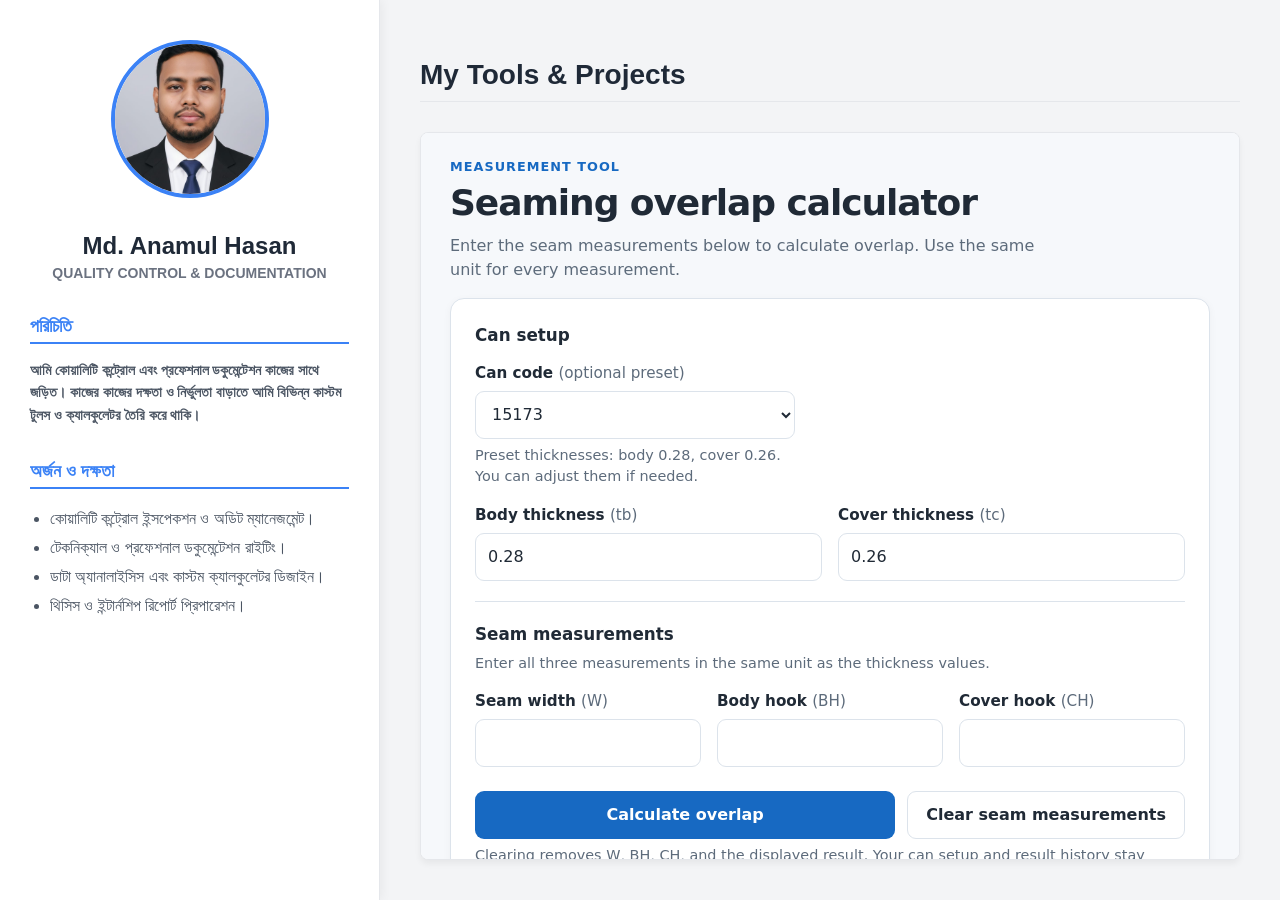
==== index.html @ 098dea98 "Add files via upload" ====
<!DOCTYPE html>
<html lang="bn">
<head>
    <meta charset="UTF-8">
    <meta name="viewport" content="width=device-width, initial-scale=1.0">
    <title>Md. Anamul Hasan - Portfolio</title>
    <style>
        body { margin: 0; padding: 0; font-family: 'Segoe UI', Tahoma, Geneva, Verdana, sans-serif; background-color: #f3f4f6; color: #333; }
        .wrapper { display: flex; flex-wrap: wrap; min-height: 100vh; }
        .sidebar { flex: 1; min-width: 300px; max-width: 380px; background-color: #ffffff; padding: 40px 30px; box-sizing: border-box; border-right: 1px solid #e5e7eb; text-align: center; box-shadow: 2px 0 10px rgba(0,0,0,0.05); }
        .sidebar img { width: 150px; height: 150px; border-radius: 50%; object-fit: cover; border: 4px solid #3b82f6; margin-bottom: 20px; }
        .sidebar h2 { margin: 10px 0 5px 0; font-size: 24px; color: #1f2937; }
        .sidebar p { margin: 0; font-size: 14px; color: #6b7280; font-weight: bold; text-transform: uppercase; }
        .info-box { text-align: left; margin-top: 35px; }
        .info-box h3 { font-size: 18px; color: #3b82f6; border-bottom: 2px solid #3b82f6; padding-bottom: 5px; margin-bottom: 15px; }
        .info-box ul { padding-left: 20px; line-height: 1.8; color: #4b5563; }
        .main-content { flex: 2; min-width: 450px; padding: 40px; box-sizing: border-box; display: flex; flex-direction: column; }
        .main-content h1 { font-size: 28px; color: #1f2937; margin-bottom: 30px; border-bottom: 1px solid #e5e7eb; padding-bottom: 10px; }
        .iframe-container { flex: 1; background: #ffffff; border-radius: 8px; border: 1px solid #e5e7eb; box-shadow: 0 4px 6px rgba(0,0,0,0.05); overflow: hidden; min-height: 550px; }
        iframe { width: 100%; height: 100%; border: none; }
    </style>
</head>
<body>

    <div class="wrapper">
        <!-- 👈 বাম পাশ: আপনার প্রোফাইল ও অর্জনের খতিয়ান -->
        <div class="sidebar">
            <img src="profile.jpg" alt="Md. Anamul Hasan">
            <h2>Md. Anamul Hasan</h2>
            <p>Quality Control & Documentation</p>
            
            <div class="info-box">
                <h3>পরিচিতি</h3>
                <p style="line-height: 1.6; color: #4b5563;">আমি কোয়ালিটি কন্ট্রোল এবং প্রফেশনাল ডকুমেন্টেশন কাজের সাথে জড়িত। কাজের কাজের দক্ষতা ও নির্ভুলতা বাড়াতে আমি বিভিন্ন কাস্টম টুলস ও ক্যালকুলেটর তৈরি করে থাকি।</p>
            </div>

            <div class="info-box">
                <h3>অর্জন ও দক্ষতা</h3>
                <ul>
                    <li>কোয়ালিটি কন্ট্রোল ইন্সপেকশন ও অডিট ম্যানেজমেন্ট।</li>
                    <li>টেকনিক্যাল ও প্রফেশনাল ডকুমেন্টেশন রাইটিং।</li>
                    <li>ডাটা অ্যানালাইসিস এবং কাস্টম ক্যালকুলেটর ডিজাইন।</li>
                    <li>থিসিস ও ইন্টার্নশিপ রিপোর্ট প্রিপারেশন।</li>
                </ul>
            </div>
        </div>

        <!-- 👉 ডান পাশ: আপনার ক্যালকুলেটর টুল -->
        <div class="main-content">
            <h1>My Tools & Projects</h1>
            <div class="iframe-container">
                <!-- এখানে আপনার আগের ক্যালকুলেটর পেজটি ওপেন হবে স্বয়ংক্রিয়ভাবে -->
                <iframe src="calculator.html"></iframe>
            </div>
        </div>
    </div>

</body>
</html>
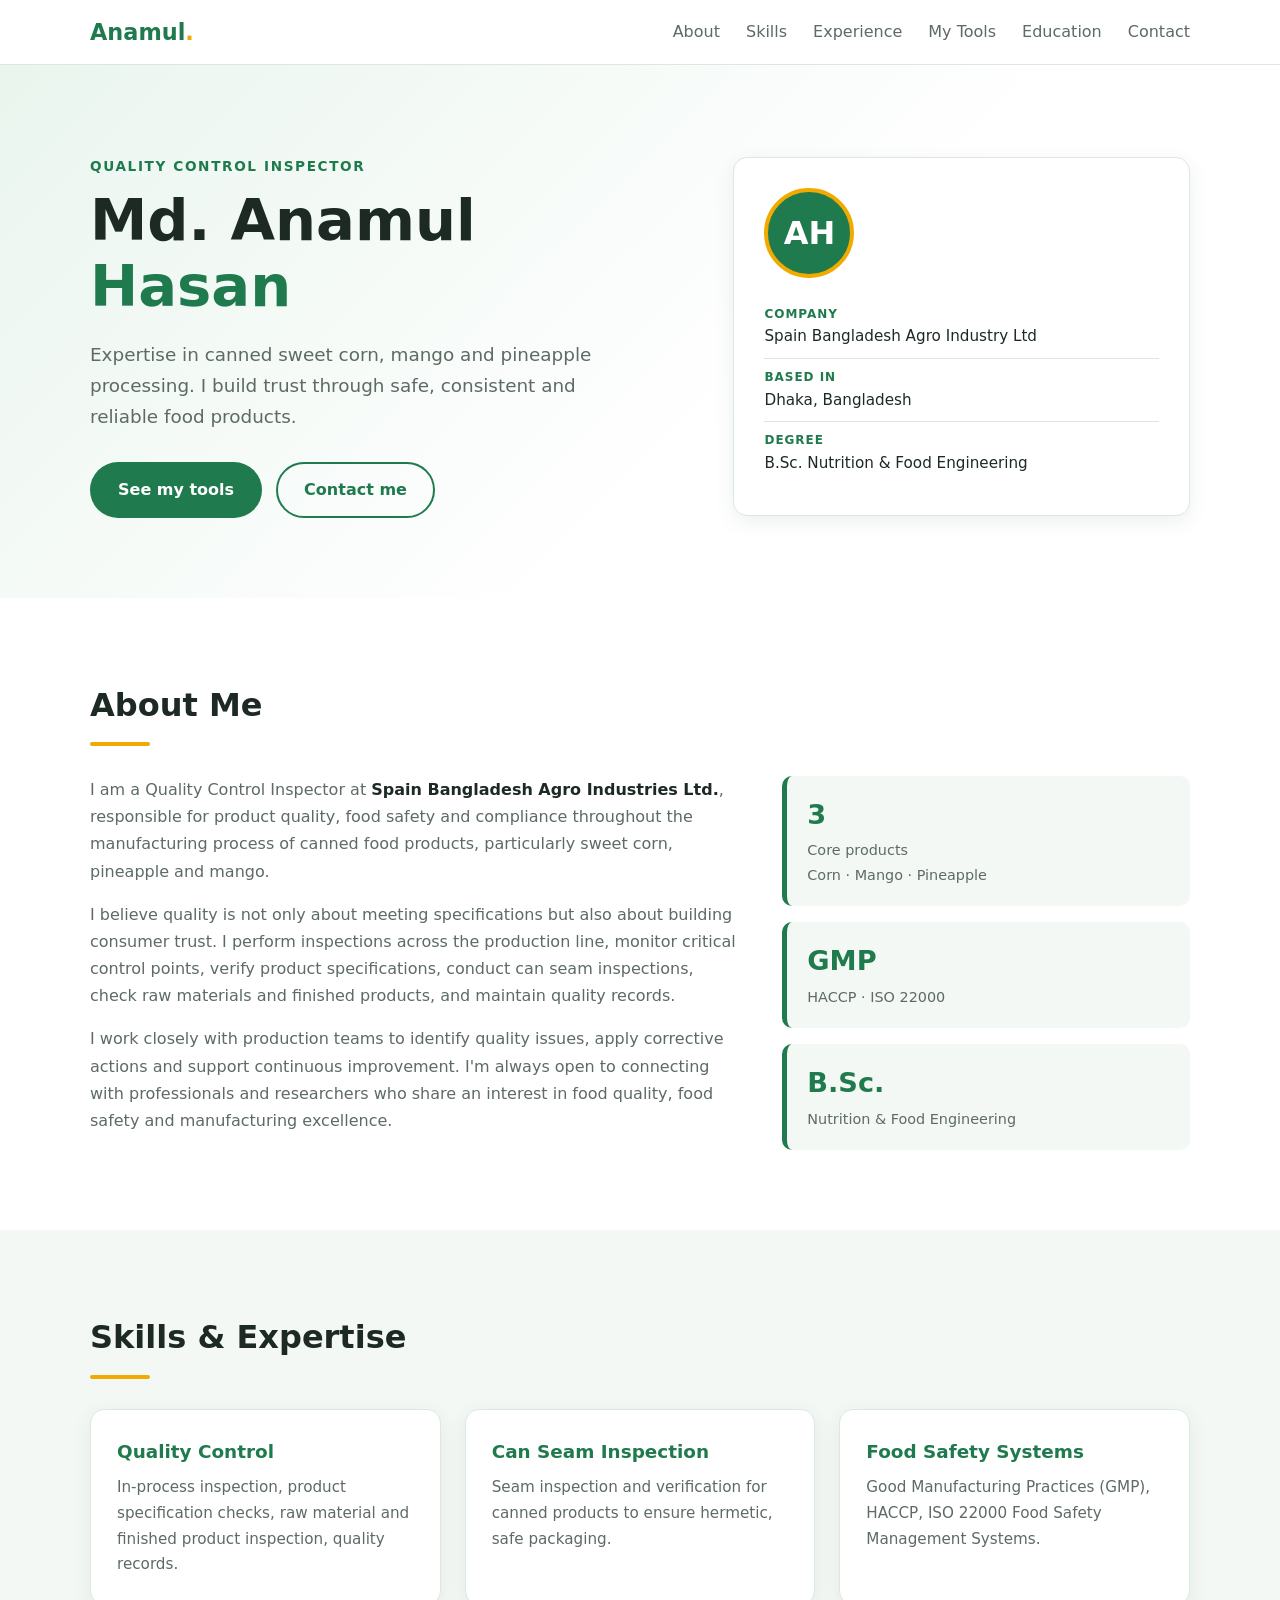
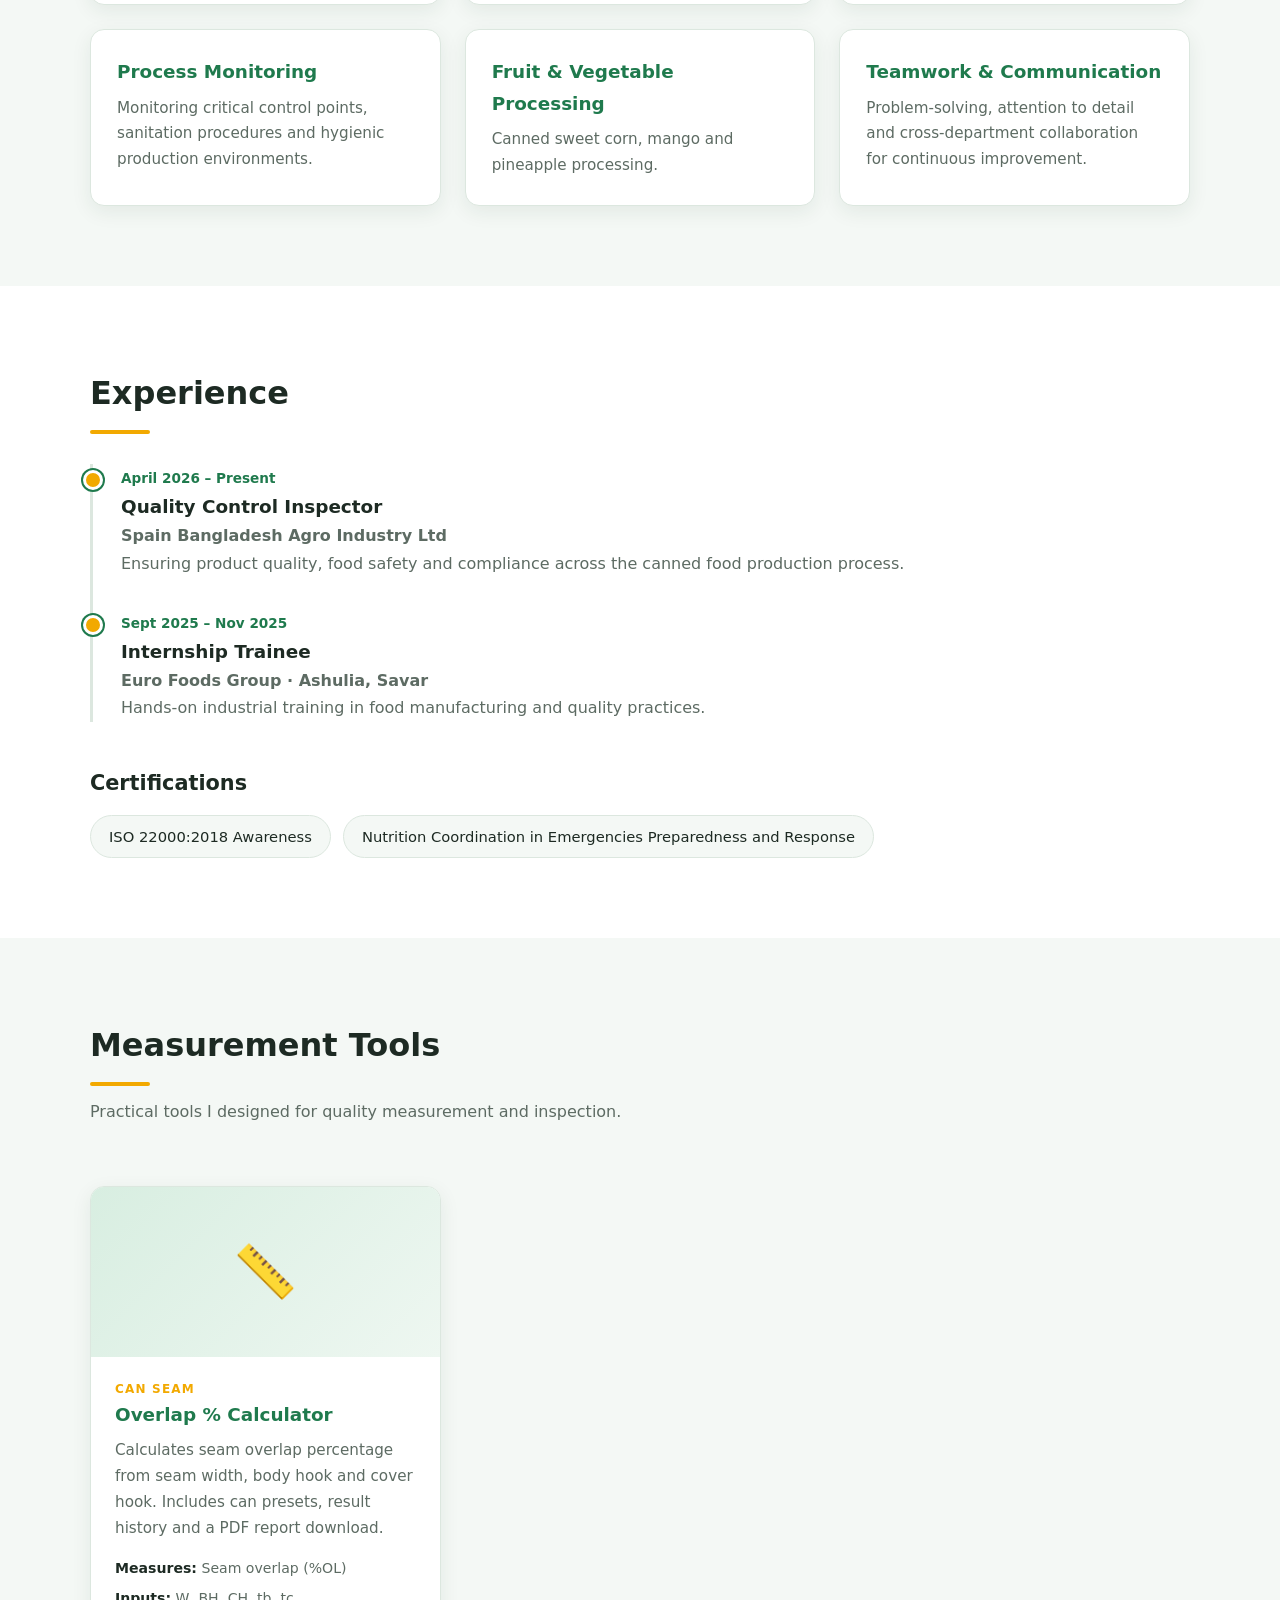
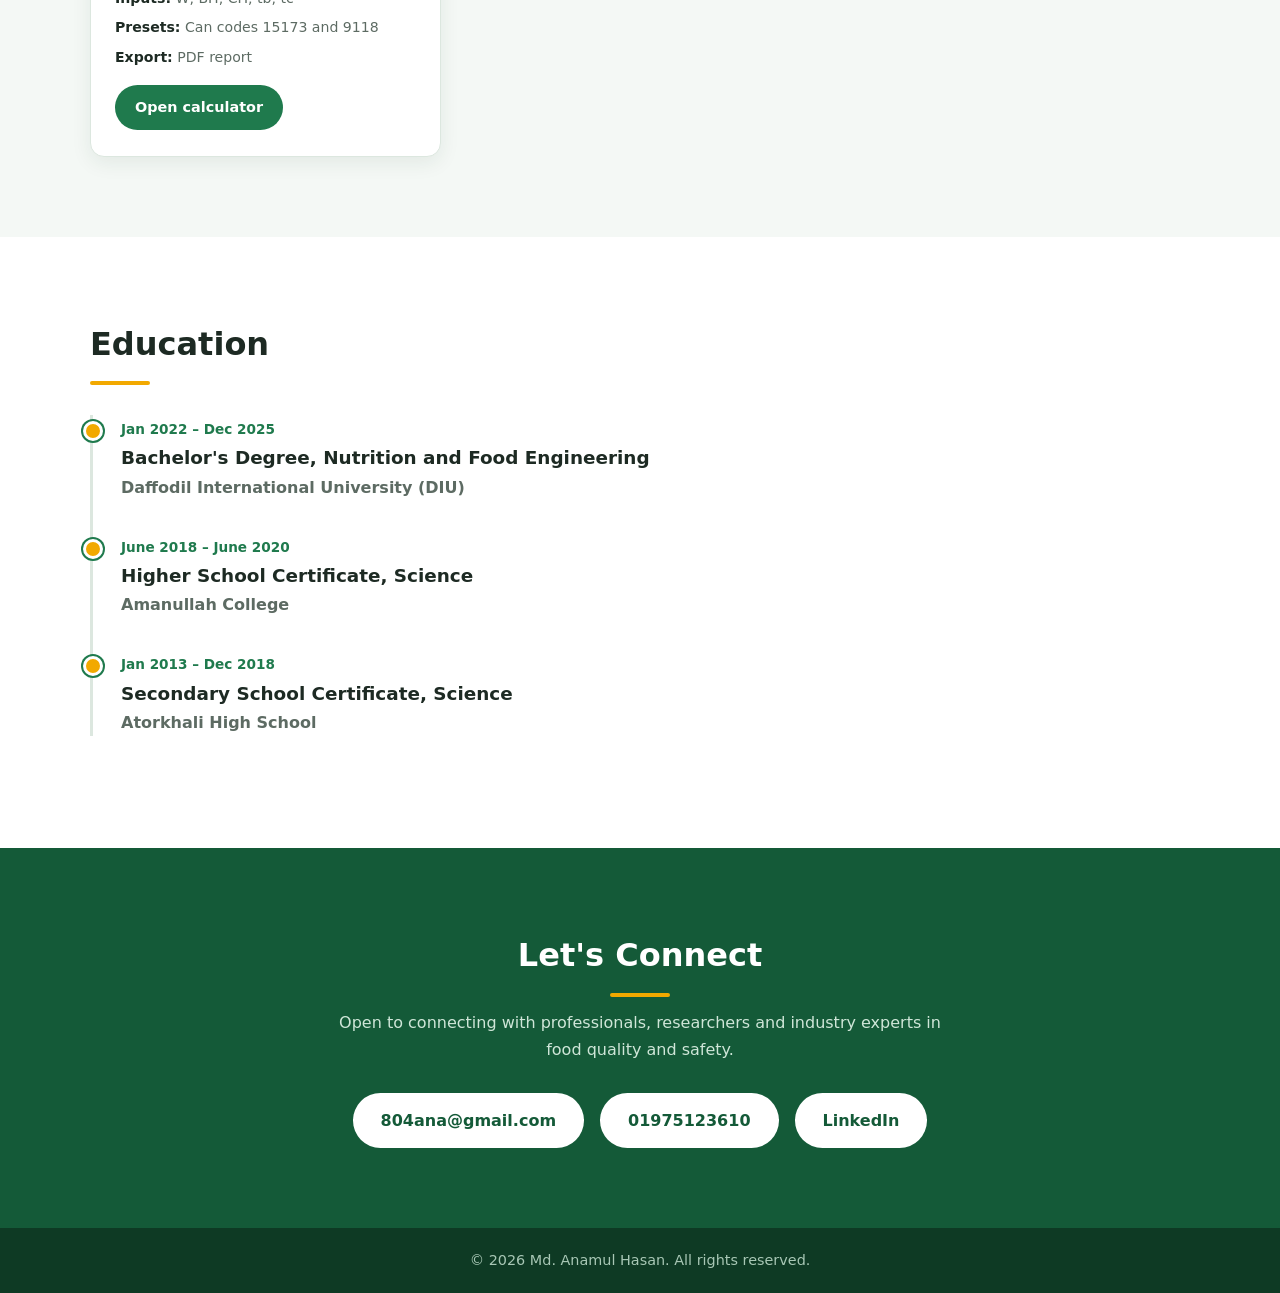
==== commit 8840c62f: "Add files via upload" ====
--- a/index.html
+++ b/index.html
@@ -1,59 +1,186 @@
-<!DOCTYPE html>
-<html lang="bn">
-<head>
-    <meta charset="UTF-8">
-    <meta name="viewport" content="width=device-width, initial-scale=1.0">
-    <title>Md. Anamul Hasan - Portfolio</title>
-    <style>
-        body { margin: 0; padding: 0; font-family: 'Segoe UI', Tahoma, Geneva, Verdana, sans-serif; background-color: #f3f4f6; color: #333; }
-        .wrapper { display: flex; flex-wrap: wrap; min-height: 100vh; }
-        .sidebar { flex: 1; min-width: 300px; max-width: 380px; background-color: #ffffff; padding: 40px 30px; box-sizing: border-box; border-right: 1px solid #e5e7eb; text-align: center; box-shadow: 2px 0 10px rgba(0,0,0,0.05); }
-        .sidebar img { width: 150px; height: 150px; border-radius: 50%; object-fit: cover; border: 4px solid #3b82f6; margin-bottom: 20px; }
-        .sidebar h2 { margin: 10px 0 5px 0; font-size: 24px; color: #1f2937; }
-        .sidebar p { margin: 0; font-size: 14px; color: #6b7280; font-weight: bold; text-transform: uppercase; }
-        .info-box { text-align: left; margin-top: 35px; }
-        .info-box h3 { font-size: 18px; color: #3b82f6; border-bottom: 2px solid #3b82f6; padding-bottom: 5px; margin-bottom: 15px; }
-        .info-box ul { padding-left: 20px; line-height: 1.8; color: #4b5563; }
-        .main-content { flex: 2; min-width: 450px; padding: 40px; box-sizing: border-box; display: flex; flex-direction: column; }
-        .main-content h1 { font-size: 28px; color: #1f2937; margin-bottom: 30px; border-bottom: 1px solid #e5e7eb; padding-bottom: 10px; }
-        .iframe-container { flex: 1; background: #ffffff; border-radius: 8px; border: 1px solid #e5e7eb; box-shadow: 0 4px 6px rgba(0,0,0,0.05); overflow: hidden; min-height: 550px; }
-        iframe { width: 100%; height: 100%; border: none; }
-    </style>
-</head>
-<body>
-
-    <div class="wrapper">
-        <!-- 👈 বাম পাশ: আপনার প্রোফাইল ও অর্জনের খতিয়ান -->
-        <div class="sidebar">
-            <img src="profile.jpg" alt="Md. Anamul Hasan">
-            <h2>Md. Anamul Hasan</h2>
-            <p>Quality Control & Documentation</p>
-            
-            <div class="info-box">
-                <h3>পরিচিতি</h3>
-                <p style="line-height: 1.6; color: #4b5563;">আমি কোয়ালিটি কন্ট্রোল এবং প্রফেশনাল ডকুমেন্টেশন কাজের সাথে জড়িত। কাজের কাজের দক্ষতা ও নির্ভুলতা বাড়াতে আমি বিভিন্ন কাস্টম টুলস ও ক্যালকুলেটর তৈরি করে থাকি।</p>
-            </div>
-
-            <div class="info-box">
-                <h3>অর্জন ও দক্ষতা</h3>
-                <ul>
-                    <li>কোয়ালিটি কন্ট্রোল ইন্সপেকশন ও অডিট ম্যানেজমেন্ট।</li>
-                    <li>টেকনিক্যাল ও প্রফেশনাল ডকুমেন্টেশন রাইটিং।</li>
-                    <li>ডাটা অ্যানালাইসিস এবং কাস্টম ক্যালকুলেটর ডিজাইন।</li>
-                    <li>থিসিস ও ইন্টার্নশিপ রিপোর্ট প্রিপারেশন।</li>
-                </ul>
-            </div>
-        </div>
-
-        <!-- 👉 ডান পাশ: আপনার ক্যালকুলেটর টুল -->
-        <div class="main-content">
-            <h1>My Tools & Projects</h1>
-            <div class="iframe-container">
-                <!-- এখানে আপনার আগের ক্যালকুলেটর পেজটি ওপেন হবে স্বয়ংক্রিয়ভাবে -->
-                <iframe src="calculator.html"></iframe>
-            </div>
-        </div>
-    </div>
-
-</body>
-</html>+<!DOCTYPE html>
+<html lang="en">
+<head>
+  <meta charset="UTF-8">
+  <meta name="viewport" content="width=device-width, initial-scale=1.0">
+  <title>Md. Anamul Hasan | Quality Control Inspector</title>
+  <meta name="description" content="Portfolio of Md. Anamul Hasan, Quality Control Inspector specialising in canned sweet corn, mango and pineapple processing.">
+  <link rel="stylesheet" href="style.css">
+</head>
+<body>
+
+  <!-- ============ NAVIGATION ============ -->
+  <header class="nav">
+    <div class="container nav-inner">
+      <a href="#home" class="logo">Anamul<span>.</span></a>
+      <button class="nav-toggle" aria-label="Toggle menu" onclick="document.querySelector('.nav-links').classList.toggle('open')">&#9776;</button>
+      <nav class="nav-links">
+        <a href="#about">About</a>
+        <a href="#skills">Skills</a>
+        <a href="#experience">Experience</a>
+        <a href="#tools">My Tools</a>
+        <a href="#education">Education</a>
+        <a href="#contact">Contact</a>
+      </nav>
+    </div>
+  </header>
+
+  <!-- ============ HERO ============ -->
+  <section id="home" class="hero">
+    <div class="container hero-inner">
+      <div class="hero-text">
+        <p class="eyebrow">Quality Control Inspector</p>
+        <h1>Md. Anamul <span class="accent">Hasan</span></h1>
+        <p class="lead">Expertise in canned sweet corn, mango and pineapple processing. I build trust through safe, consistent and reliable food products.</p>
+        <div class="hero-buttons">
+          <a href="#tools" class="btn btn-primary">See my tools</a>
+          <a href="#contact" class="btn btn-outline">Contact me</a>
+        </div>
+      </div>
+      <div class="hero-card">
+        <div class="avatar">AH</div>
+        <ul>
+          <li><strong>Company</strong> Spain Bangladesh Agro Industry Ltd</li>
+          <li><strong>Based in</strong> Dhaka, Bangladesh</li>
+          <li><strong>Degree</strong> B.Sc. Nutrition &amp; Food Engineering</li>
+        </ul>
+      </div>
+    </div>
+  </section>
+
+  <!-- ============ ABOUT ============ -->
+  <section id="about" class="section">
+    <div class="container">
+      <h2 class="section-title">About Me</h2>
+      <div class="about-grid">
+        <div>
+          <p>I am a Quality Control Inspector at <strong>Spain Bangladesh Agro Industries Ltd.</strong>, responsible for product quality, food safety and compliance throughout the manufacturing process of canned food products, particularly sweet corn, pineapple and mango.</p>
+          <p>I believe quality is not only about meeting specifications but also about building consumer trust. I perform inspections across the production line, monitor critical control points, verify product specifications, conduct can seam inspections, check raw materials and finished products, and maintain quality records.</p>
+          <p>I work closely with production teams to identify quality issues, apply corrective actions and support continuous improvement. I'm always open to connecting with professionals and researchers who share an interest in food quality, food safety and manufacturing excellence.</p>
+        </div>
+        <div class="stats">
+          <div class="stat"><span>3</span>Core products<br>Corn · Mango · Pineapple</div>
+          <div class="stat"><span>GMP</span>HACCP · ISO 22000</div>
+          <div class="stat"><span>B.Sc.</span>Nutrition &amp; Food Engineering</div>
+        </div>
+      </div>
+    </div>
+  </section>
+
+  <!-- ============ SKILLS ============ -->
+  <section id="skills" class="section alt">
+    <div class="container">
+      <h2 class="section-title">Skills &amp; Expertise</h2>
+      <div class="cards">
+        <article class="card">
+          <h3>Quality Control</h3>
+          <p>In-process inspection, product specification checks, raw material and finished product inspection, quality records.</p>
+        </article>
+        <article class="card">
+          <h3>Can Seam Inspection</h3>
+          <p>Seam inspection and verification for canned products to ensure hermetic, safe packaging.</p>
+        </article>
+        <article class="card">
+          <h3>Food Safety Systems</h3>
+          <p>Good Manufacturing Practices (GMP), HACCP, ISO 22000 Food Safety Management Systems.</p>
+        </article>
+        <article class="card">
+          <h3>Process Monitoring</h3>
+          <p>Monitoring critical control points, sanitation procedures and hygienic production environments.</p>
+        </article>
+        <article class="card">
+          <h3>Fruit &amp; Vegetable Processing</h3>
+          <p>Canned sweet corn, mango and pineapple processing.</p>
+        </article>
+        <article class="card">
+          <h3>Teamwork &amp; Communication</h3>
+          <p>Problem-solving, attention to detail and cross-department collaboration for continuous improvement.</p>
+        </article>
+      </div>
+    </div>
+  </section>
+
+  <!-- ============ EXPERIENCE ============ -->
+  <section id="experience" class="section">
+    <div class="container">
+      <h2 class="section-title">Experience</h2>
+      <div class="timeline">
+        <div class="timeline-item">
+          <span class="date">April 2026 – Present</span>
+          <h3>Quality Control Inspector</h3>
+          <p class="org">Spain Bangladesh Agro Industry Ltd</p>
+          <p>Ensuring product quality, food safety and compliance across the canned food production process.</p>
+        </div>
+        <div class="timeline-item">
+          <span class="date">Sept 2025 – Nov 2025</span>
+          <h3>Internship Trainee</h3>
+          <p class="org">Euro Foods Group · Ashulia, Savar</p>
+          <p>Hands-on industrial training in food manufacturing and quality practices.</p>
+        </div>
+      </div>
+
+      <h3 class="sub-title">Certifications</h3>
+      <ul class="pill-list">
+        <li>ISO 22000:2018 Awareness</li>
+        <li>Nutrition Coordination in Emergencies Preparedness and Response</li>
+      </ul>
+    </div>
+  </section>
+
+  <!-- ============ MEASUREMENT TOOLS ============ -->
+  <section id="tools" class="section alt">
+    <div class="container">
+      <h2 class="section-title">Measurement Tools</h2>
+      <p class="section-sub">Practical tools I designed for quality measurement and inspection.</p>
+
+      <div class="filters" id="tool-filters"></div>
+      <div class="cards" id="tools-grid"></div>
+      <p class="empty" id="tools-empty" hidden>No tools added yet. Open <code>tools.js</code> to add your first one.</p>
+    </div>
+  </section>
+
+  <!-- ============ EDUCATION ============ -->
+  <section id="education" class="section">
+    <div class="container">
+      <h2 class="section-title">Education</h2>
+      <div class="timeline">
+        <div class="timeline-item">
+          <span class="date">Jan 2022 – Dec 2025</span>
+          <h3>Bachelor's Degree, Nutrition and Food Engineering</h3>
+          <p class="org">Daffodil International University (DIU)</p>
+        </div>
+        <div class="timeline-item">
+          <span class="date">June 2018 – June 2020</span>
+          <h3>Higher School Certificate, Science</h3>
+          <p class="org">Amanullah College</p>
+        </div>
+        <div class="timeline-item">
+          <span class="date">Jan 2013 – Dec 2018</span>
+          <h3>Secondary School Certificate, Science</h3>
+          <p class="org">Atorkhali High School</p>
+        </div>
+      </div>
+    </div>
+  </section>
+
+  <!-- ============ CONTACT ============ -->
+  <section id="contact" class="section contact">
+    <div class="container">
+      <h2 class="section-title light">Let's Connect</h2>
+      <p class="section-sub light">Open to connecting with professionals, researchers and industry experts in food quality and safety.</p>
+      <div class="contact-links">
+        <a href="mailto:804ana@gmail.com" class="btn btn-light">804ana@gmail.com</a>
+        <a href="tel:+8801975123610" class="btn btn-light">01975123610</a>
+        <a href="https://www.linkedin.com/in/anamul554" target="_blank" rel="noopener" class="btn btn-light">LinkedIn</a>
+      </div>
+    </div>
+  </section>
+
+  <footer class="footer">
+    <div class="container">© <span id="year"></span> Md. Anamul Hasan. All rights reserved.</div>
+  </footer>
+
+  <script src="tools.js"></script>
+  <script src="script.js"></script>
+</body>
+</html>
--- a/style.css
+++ b/style.css
@@ -0,0 +1,180 @@
+/* ============ THEME (change colours here) ============ */
+:root {
+  --primary: #1f7a4d;
+  --primary-dark: #145a38;
+  --accent: #f2a900;
+  --bg: #ffffff;
+  --bg-alt: #f4f8f5;
+  --text: #1d2a23;
+  --muted: #5d6b63;
+  --border: #dce7df;
+  --radius: 14px;
+  --shadow: 0 6px 20px rgba(20, 60, 40, 0.08);
+}
+
+* { box-sizing: border-box; margin: 0; padding: 0; }
+html { scroll-behavior: smooth; scroll-padding-top: 70px; }
+body {
+  font-family: "Segoe UI", system-ui, -apple-system, Roboto, Arial, sans-serif;
+  color: var(--text);
+  background: var(--bg);
+  line-height: 1.7;
+}
+a { color: inherit; text-decoration: none; }
+ul { list-style: none; }
+.container { width: min(1100px, 92%); margin: 0 auto; }
+
+/* ============ NAV ============ */
+.nav {
+  position: sticky; top: 0; z-index: 50;
+  background: rgba(255,255,255,.95);
+  backdrop-filter: blur(8px);
+  border-bottom: 1px solid var(--border);
+}
+.nav-inner { display: flex; align-items: center; justify-content: space-between; height: 64px; }
+.logo { font-weight: 800; font-size: 1.4rem; color: var(--primary); }
+.logo span { color: var(--accent); }
+.nav-links { display: flex; gap: 26px; }
+.nav-links a { font-weight: 500; color: var(--muted); transition: color .2s; }
+.nav-links a:hover { color: var(--primary); }
+.nav-toggle { display: none; background: none; border: 0; font-size: 1.6rem; cursor: pointer; color: var(--primary); }
+
+/* ============ HERO ============ */
+.hero {
+  background: linear-gradient(135deg, #eaf5ee 0%, #ffffff 60%);
+  padding: 90px 0 80px;
+}
+.hero-inner { display: grid; grid-template-columns: 1.3fr 1fr; gap: 50px; align-items: center; }
+.eyebrow { color: var(--primary); font-weight: 700; letter-spacing: .12em; text-transform: uppercase; font-size: .85rem; }
+.hero h1 { font-size: clamp(2.3rem, 5vw, 3.6rem); line-height: 1.15; margin: 10px 0 18px; }
+.accent { color: var(--primary); }
+.lead { font-size: 1.15rem; color: var(--muted); max-width: 540px; }
+.hero-buttons { margin-top: 30px; display: flex; gap: 14px; flex-wrap: wrap; }
+
+.hero-card {
+  background: #fff; border: 1px solid var(--border);
+  border-radius: var(--radius); padding: 30px; box-shadow: var(--shadow);
+}
+.avatar {
+  width: 90px; height: 90px; border-radius: 50%;
+  background: var(--primary); color: #fff;
+  display: grid; place-items: center;
+  font-size: 2rem; font-weight: 800; margin-bottom: 18px;
+  border: 4px solid var(--accent);
+}
+.hero-card li { padding: 8px 0; border-bottom: 1px solid var(--border); font-size: .95rem; }
+.hero-card li:last-child { border: 0; }
+.hero-card strong { display: block; color: var(--primary); font-size: .75rem; text-transform: uppercase; letter-spacing: .08em; }
+
+/* ============ BUTTONS ============ */
+.btn {
+  display: inline-block; padding: 12px 26px; border-radius: 999px;
+  font-weight: 600; border: 2px solid transparent; transition: all .2s; cursor: pointer;
+  font-size: 1rem;
+}
+.btn-primary { background: var(--primary); color: #fff; }
+.btn-primary:hover { background: var(--primary-dark); }
+.btn-outline { border-color: var(--primary); color: var(--primary); }
+.btn-outline:hover { background: var(--primary); color: #fff; }
+.btn-light { background: #fff; color: var(--primary-dark); }
+.btn-light:hover { background: var(--accent); color: #000; }
+.btn-small { padding: 8px 18px; font-size: .9rem; }
+
+/* ============ SECTIONS ============ */
+.section { padding: 80px 0; }
+.section.alt { background: var(--bg-alt); }
+.section-title {
+  font-size: 2rem; margin-bottom: 12px; position: relative; padding-bottom: 14px;
+}
+.section-title::after {
+  content: ""; position: absolute; left: 0; bottom: 0;
+  width: 60px; height: 4px; border-radius: 4px; background: var(--accent);
+}
+.section-sub { color: var(--muted); margin-bottom: 30px; max-width: 640px; }
+.sub-title { margin: 44px 0 14px; font-size: 1.3rem; }
+
+/* About */
+.about-grid { display: grid; grid-template-columns: 1.6fr 1fr; gap: 40px; margin-top: 30px; }
+.about-grid p { margin-bottom: 16px; color: var(--muted); }
+.about-grid strong { color: var(--text); }
+.stats { display: grid; gap: 16px; }
+.stat {
+  background: var(--bg-alt); border-left: 5px solid var(--primary);
+  padding: 16px 20px; border-radius: 10px; color: var(--muted); font-size: .9rem;
+}
+.stat span { display: block; font-size: 1.7rem; font-weight: 800; color: var(--primary); }
+
+/* Cards */
+.cards { display: grid; grid-template-columns: repeat(auto-fill, minmax(290px, 1fr)); gap: 24px; margin-top: 30px; }
+.card {
+  background: #fff; border: 1px solid var(--border);
+  border-radius: var(--radius); padding: 26px;
+  box-shadow: var(--shadow); transition: transform .2s;
+  display: flex; flex-direction: column;
+}
+.card:hover { transform: translateY(-4px); }
+.card h3 { color: var(--primary); margin-bottom: 8px; font-size: 1.15rem; }
+.card p { color: var(--muted); font-size: .95rem; }
+
+/* Timeline */
+.timeline { margin-top: 30px; border-left: 3px solid var(--border); padding-left: 28px; }
+.timeline-item { position: relative; margin-bottom: 32px; }
+.timeline-item::before {
+  content: ""; position: absolute; left: -38px; top: 6px;
+  width: 14px; height: 14px; border-radius: 50%;
+  background: var(--accent); border: 3px solid #fff; box-shadow: 0 0 0 2px var(--primary);
+}
+.date { font-size: .85rem; font-weight: 700; color: var(--primary); }
+.timeline-item h3 { font-size: 1.15rem; }
+.org { color: var(--muted); font-weight: 600; }
+.timeline-item p:last-child { color: var(--muted); }
+
+.pill-list { display: flex; flex-wrap: wrap; gap: 12px; }
+.pill-list li {
+  background: var(--bg-alt); border: 1px solid var(--border);
+  padding: 8px 18px; border-radius: 999px; font-size: .92rem;
+}
+
+/* ============ TOOLS SECTION ============ */
+.filters { display: flex; flex-wrap: wrap; gap: 10px; margin-top: 10px; }
+.filter-btn {
+  background: #fff; border: 1px solid var(--border); color: var(--muted);
+  padding: 7px 18px; border-radius: 999px; cursor: pointer; font-size: .9rem; font-weight: 600;
+}
+.filter-btn.active, .filter-btn:hover { background: var(--primary); color: #fff; border-color: var(--primary); }
+
+.tool-card { padding: 0; overflow: hidden; }
+.tool-img {
+  height: 170px; background: linear-gradient(135deg, #d8eee1, #eef7f1);
+  display: grid; place-items: center; font-size: 3.2rem;
+}
+.tool-img img { width: 100%; height: 100%; object-fit: cover; }
+.tool-body { padding: 22px 24px 26px; display: flex; flex-direction: column; flex: 1; }
+.tool-cat { font-size: .75rem; text-transform: uppercase; letter-spacing: .1em; color: var(--accent); font-weight: 800; }
+.tool-specs { margin: 12px 0; font-size: .88rem; color: var(--muted); }
+.tool-specs li { padding: 3px 0; }
+.tool-specs b { color: var(--text); }
+.tool-body .btn { margin-top: auto; align-self: flex-start; }
+.empty { margin-top: 24px; color: var(--muted); }
+code { background: #e6efe9; padding: 2px 6px; border-radius: 5px; }
+
+/* ============ CONTACT / FOOTER ============ */
+.contact { background: var(--primary-dark); color: #fff; text-align: center; }
+.contact .section-title::after { left: 50%; transform: translateX(-50%); }
+.light { color: #fff; }
+.section-sub.light { color: #cfe6d8; margin-inline: auto; }
+.contact-links { display: flex; justify-content: center; flex-wrap: wrap; gap: 16px; margin-top: 10px; }
+.footer { background: #0e3a24; color: #a8c7b5; text-align: center; padding: 20px 0; font-size: .9rem; }
+
+/* ============ RESPONSIVE ============ */
+@media (max-width: 800px) {
+  .hero-inner, .about-grid { grid-template-columns: 1fr; }
+  .nav-toggle { display: block; }
+  .nav-links {
+    display: none; position: absolute; top: 64px; left: 0; right: 0;
+    background: #fff; flex-direction: column; gap: 0; border-bottom: 1px solid var(--border);
+  }
+  .nav-links.open { display: flex; }
+  .nav-links a { padding: 14px 4%; border-top: 1px solid var(--border); }
+  .section { padding: 60px 0; }
+}
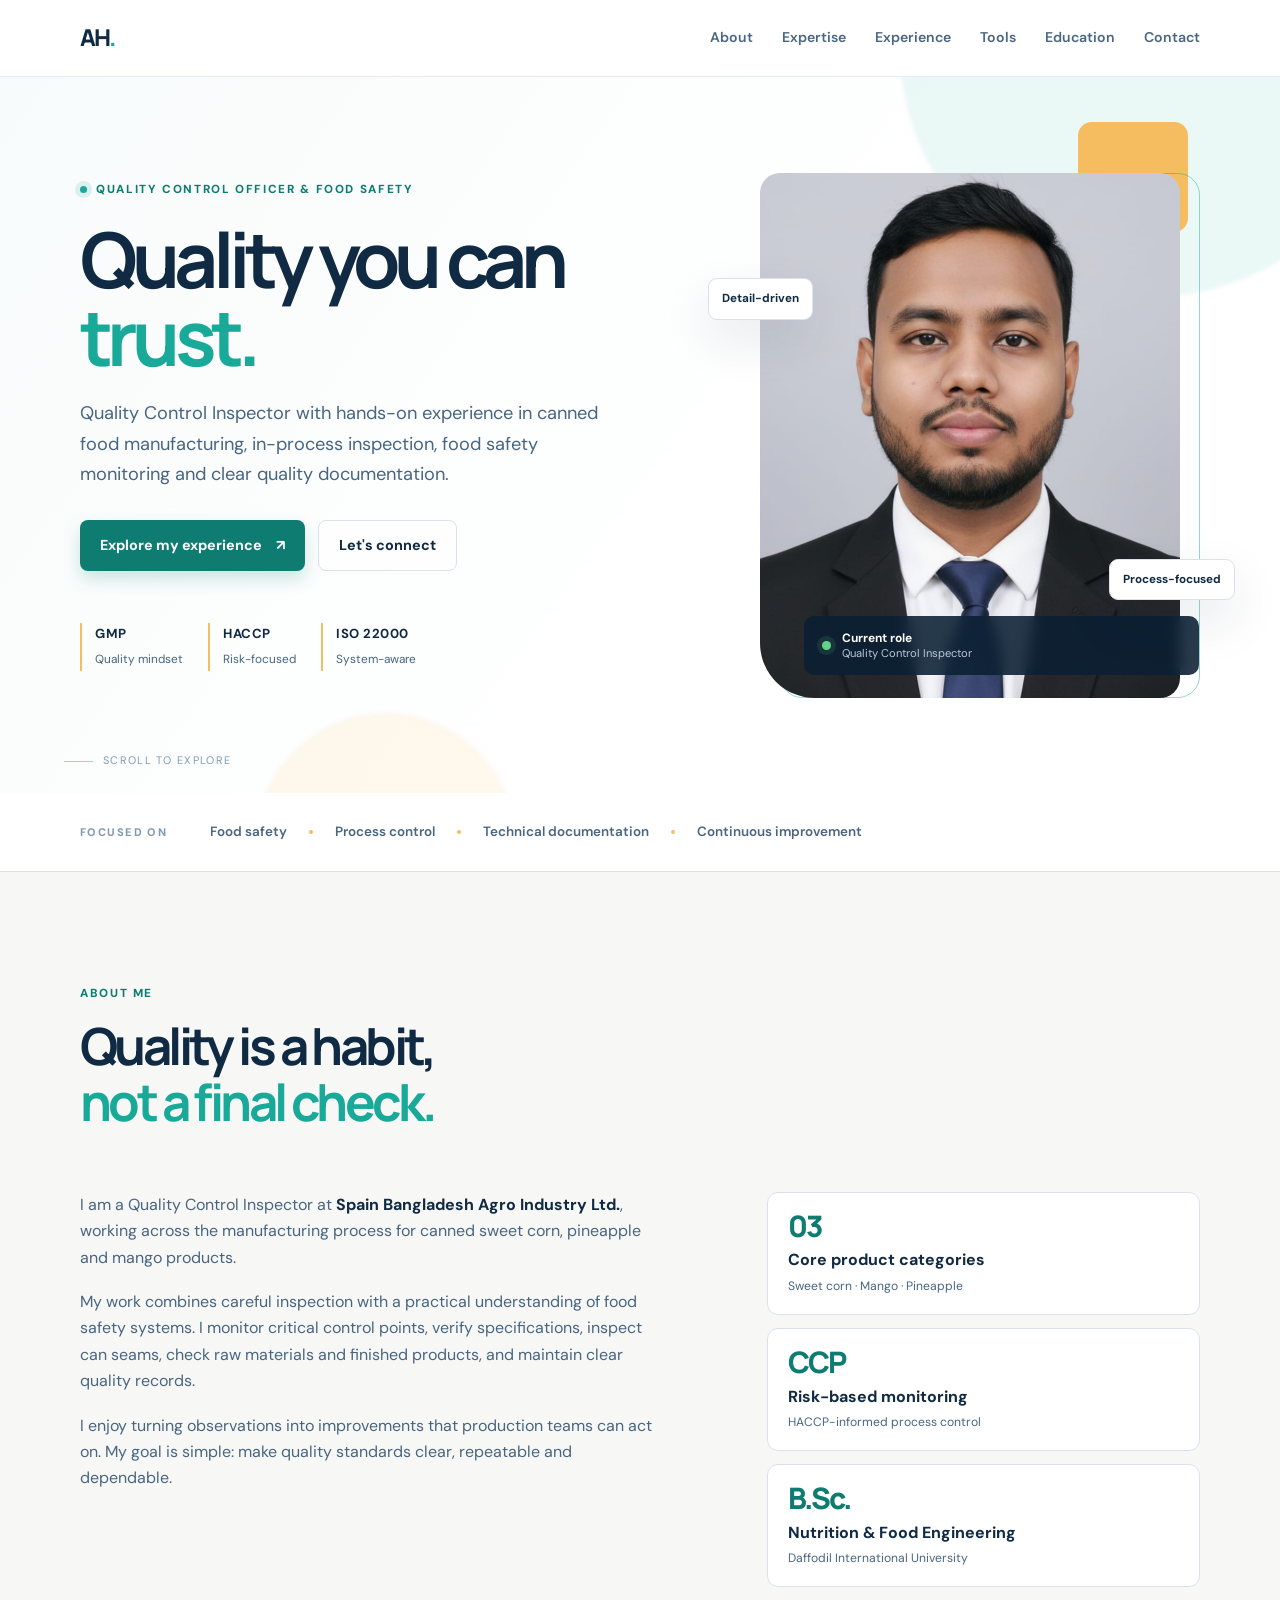
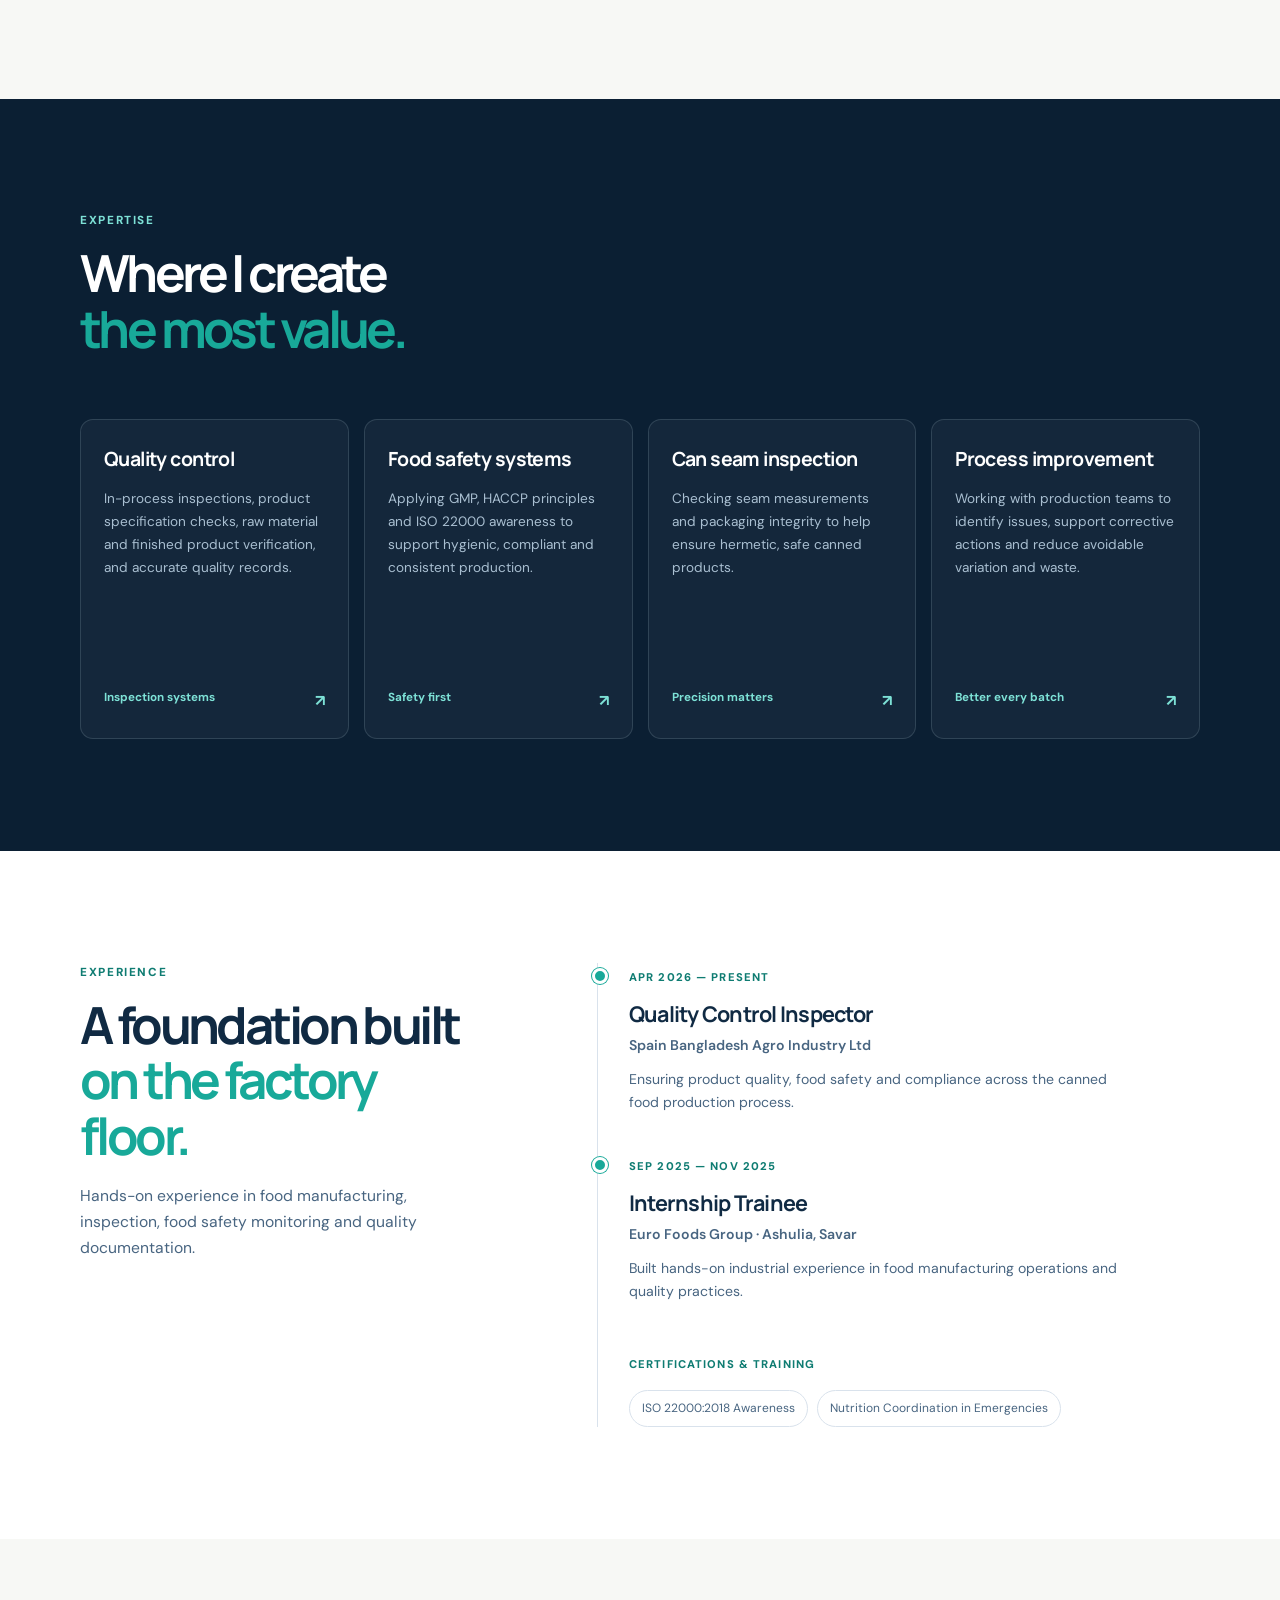
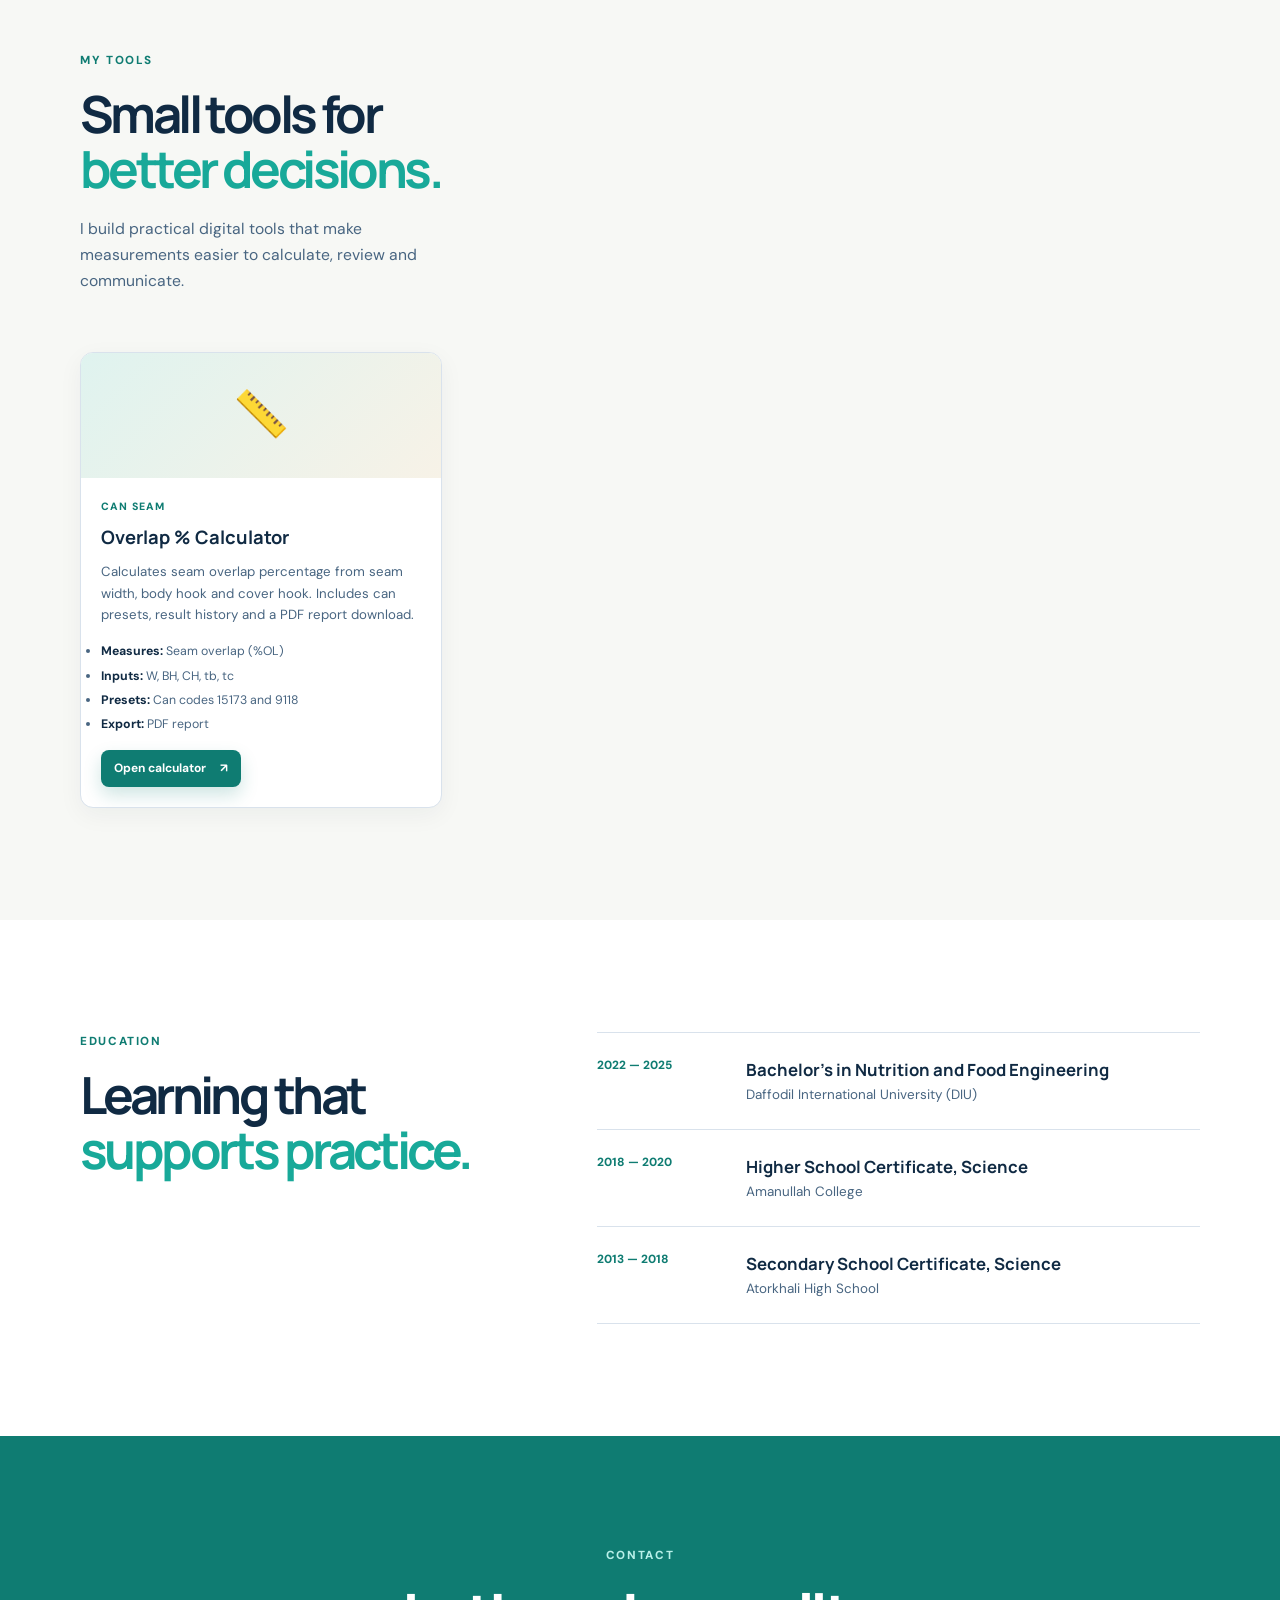
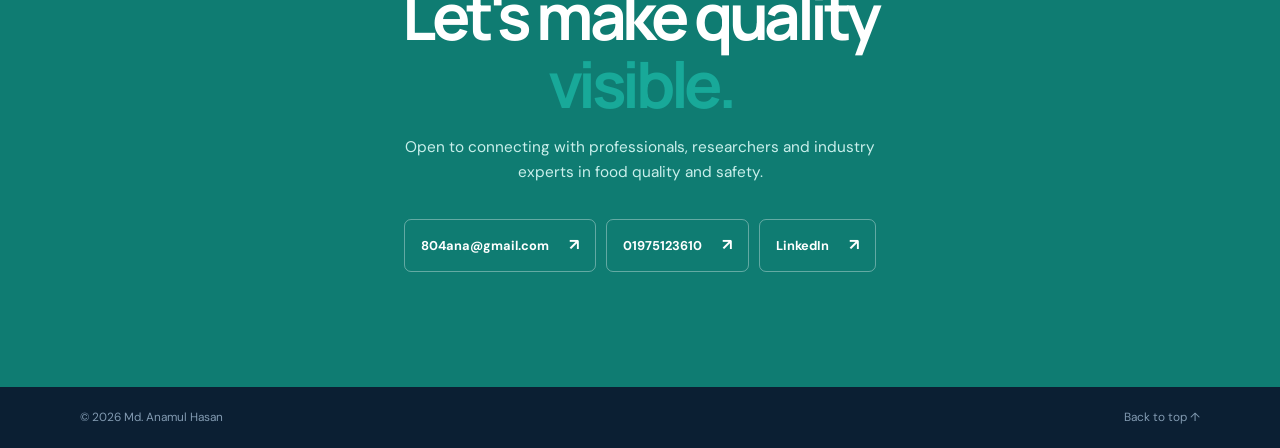
==== commit 7b66e29a: "Add files via upload" ====
--- a/index.html
+++ b/index.html
@@ -1,186 +1,189 @@
-<!DOCTYPE html>
-<html lang="en">
-<head>
-  <meta charset="UTF-8">
-  <meta name="viewport" content="width=device-width, initial-scale=1.0">
-  <title>Md. Anamul Hasan | Quality Control Inspector</title>
-  <meta name="description" content="Portfolio of Md. Anamul Hasan, Quality Control Inspector specialising in canned sweet corn, mango and pineapple processing.">
-  <link rel="stylesheet" href="style.css">
-</head>
-<body>
-
-  <!-- ============ NAVIGATION ============ -->
-  <header class="nav">
-    <div class="container nav-inner">
-      <a href="#home" class="logo">Anamul<span>.</span></a>
-      <button class="nav-toggle" aria-label="Toggle menu" onclick="document.querySelector('.nav-links').classList.toggle('open')">&#9776;</button>
-      <nav class="nav-links">
-        <a href="#about">About</a>
-        <a href="#skills">Skills</a>
-        <a href="#experience">Experience</a>
-        <a href="#tools">My Tools</a>
-        <a href="#education">Education</a>
-        <a href="#contact">Contact</a>
-      </nav>
-    </div>
-  </header>
-
-  <!-- ============ HERO ============ -->
-  <section id="home" class="hero">
-    <div class="container hero-inner">
-      <div class="hero-text">
-        <p class="eyebrow">Quality Control Inspector</p>
-        <h1>Md. Anamul <span class="accent">Hasan</span></h1>
-        <p class="lead">Expertise in canned sweet corn, mango and pineapple processing. I build trust through safe, consistent and reliable food products.</p>
-        <div class="hero-buttons">
-          <a href="#tools" class="btn btn-primary">See my tools</a>
-          <a href="#contact" class="btn btn-outline">Contact me</a>
-        </div>
-      </div>
-      <div class="hero-card">
-        <div class="avatar">AH</div>
-        <ul>
-          <li><strong>Company</strong> Spain Bangladesh Agro Industry Ltd</li>
-          <li><strong>Based in</strong> Dhaka, Bangladesh</li>
-          <li><strong>Degree</strong> B.Sc. Nutrition &amp; Food Engineering</li>
-        </ul>
-      </div>
-    </div>
-  </section>
-
-  <!-- ============ ABOUT ============ -->
-  <section id="about" class="section">
-    <div class="container">
-      <h2 class="section-title">About Me</h2>
-      <div class="about-grid">
-        <div>
-          <p>I am a Quality Control Inspector at <strong>Spain Bangladesh Agro Industries Ltd.</strong>, responsible for product quality, food safety and compliance throughout the manufacturing process of canned food products, particularly sweet corn, pineapple and mango.</p>
-          <p>I believe quality is not only about meeting specifications but also about building consumer trust. I perform inspections across the production line, monitor critical control points, verify product specifications, conduct can seam inspections, check raw materials and finished products, and maintain quality records.</p>
-          <p>I work closely with production teams to identify quality issues, apply corrective actions and support continuous improvement. I'm always open to connecting with professionals and researchers who share an interest in food quality, food safety and manufacturing excellence.</p>
-        </div>
-        <div class="stats">
-          <div class="stat"><span>3</span>Core products<br>Corn · Mango · Pineapple</div>
-          <div class="stat"><span>GMP</span>HACCP · ISO 22000</div>
-          <div class="stat"><span>B.Sc.</span>Nutrition &amp; Food Engineering</div>
-        </div>
-      </div>
-    </div>
-  </section>
-
-  <!-- ============ SKILLS ============ -->
-  <section id="skills" class="section alt">
-    <div class="container">
-      <h2 class="section-title">Skills &amp; Expertise</h2>
-      <div class="cards">
-        <article class="card">
-          <h3>Quality Control</h3>
-          <p>In-process inspection, product specification checks, raw material and finished product inspection, quality records.</p>
-        </article>
-        <article class="card">
-          <h3>Can Seam Inspection</h3>
-          <p>Seam inspection and verification for canned products to ensure hermetic, safe packaging.</p>
-        </article>
-        <article class="card">
-          <h3>Food Safety Systems</h3>
-          <p>Good Manufacturing Practices (GMP), HACCP, ISO 22000 Food Safety Management Systems.</p>
-        </article>
-        <article class="card">
-          <h3>Process Monitoring</h3>
-          <p>Monitoring critical control points, sanitation procedures and hygienic production environments.</p>
-        </article>
-        <article class="card">
-          <h3>Fruit &amp; Vegetable Processing</h3>
-          <p>Canned sweet corn, mango and pineapple processing.</p>
-        </article>
-        <article class="card">
-          <h3>Teamwork &amp; Communication</h3>
-          <p>Problem-solving, attention to detail and cross-department collaboration for continuous improvement.</p>
-        </article>
-      </div>
-    </div>
-  </section>
-
-  <!-- ============ EXPERIENCE ============ -->
-  <section id="experience" class="section">
-    <div class="container">
-      <h2 class="section-title">Experience</h2>
-      <div class="timeline">
-        <div class="timeline-item">
-          <span class="date">April 2026 – Present</span>
-          <h3>Quality Control Inspector</h3>
-          <p class="org">Spain Bangladesh Agro Industry Ltd</p>
-          <p>Ensuring product quality, food safety and compliance across the canned food production process.</p>
-        </div>
-        <div class="timeline-item">
-          <span class="date">Sept 2025 – Nov 2025</span>
-          <h3>Internship Trainee</h3>
-          <p class="org">Euro Foods Group · Ashulia, Savar</p>
-          <p>Hands-on industrial training in food manufacturing and quality practices.</p>
-        </div>
-      </div>
-
-      <h3 class="sub-title">Certifications</h3>
-      <ul class="pill-list">
-        <li>ISO 22000:2018 Awareness</li>
-        <li>Nutrition Coordination in Emergencies Preparedness and Response</li>
-      </ul>
-    </div>
-  </section>
-
-  <!-- ============ MEASUREMENT TOOLS ============ -->
-  <section id="tools" class="section alt">
-    <div class="container">
-      <h2 class="section-title">Measurement Tools</h2>
-      <p class="section-sub">Practical tools I designed for quality measurement and inspection.</p>
-
-      <div class="filters" id="tool-filters"></div>
-      <div class="cards" id="tools-grid"></div>
-      <p class="empty" id="tools-empty" hidden>No tools added yet. Open <code>tools.js</code> to add your first one.</p>
-    </div>
-  </section>
-
-  <!-- ============ EDUCATION ============ -->
-  <section id="education" class="section">
-    <div class="container">
-      <h2 class="section-title">Education</h2>
-      <div class="timeline">
-        <div class="timeline-item">
-          <span class="date">Jan 2022 – Dec 2025</span>
-          <h3>Bachelor's Degree, Nutrition and Food Engineering</h3>
-          <p class="org">Daffodil International University (DIU)</p>
-        </div>
-        <div class="timeline-item">
-          <span class="date">June 2018 – June 2020</span>
-          <h3>Higher School Certificate, Science</h3>
-          <p class="org">Amanullah College</p>
-        </div>
-        <div class="timeline-item">
-          <span class="date">Jan 2013 – Dec 2018</span>
-          <h3>Secondary School Certificate, Science</h3>
-          <p class="org">Atorkhali High School</p>
-        </div>
-      </div>
-    </div>
-  </section>
-
-  <!-- ============ CONTACT ============ -->
-  <section id="contact" class="section contact">
-    <div class="container">
-      <h2 class="section-title light">Let's Connect</h2>
-      <p class="section-sub light">Open to connecting with professionals, researchers and industry experts in food quality and safety.</p>
-      <div class="contact-links">
-        <a href="mailto:804ana@gmail.com" class="btn btn-light">804ana@gmail.com</a>
-        <a href="tel:+8801975123610" class="btn btn-light">01975123610</a>
-        <a href="https://www.linkedin.com/in/anamul554" target="_blank" rel="noopener" class="btn btn-light">LinkedIn</a>
-      </div>
-    </div>
-  </section>
-
-  <footer class="footer">
-    <div class="container">© <span id="year"></span> Md. Anamul Hasan. All rights reserved.</div>
-  </footer>
-
-  <script src="tools.js"></script>
-  <script src="script.js"></script>
-</body>
-</html>
+<!DOCTYPE html>
+<html lang="en">
+<head>
+  <meta charset="UTF-8">
+  <meta name="viewport" content="width=device-width, initial-scale=1.0">
+  <meta name="description" content="Portfolio of Md. Anamul Hasan, Quality Control Inspector specialising in food safety, canned food processing and technical quality systems.">
+  <meta name="theme-color" content="#102a43">
+  <title>Md. Anamul Hasan | Quality Control Inspector</title>
+  <link rel="preconnect" href="https://fonts.googleapis.com">
+  <link rel="preconnect" href="https://fonts.gstatic.com" crossorigin>
+  <link href="https://fonts.googleapis.com/css2?family=DM+Sans:wght@400;500;600;700&family=Manrope:wght@700;800&display=swap" rel="stylesheet">
+  <link rel="stylesheet" href="style.css">
+</head>
+<body>
+  <a class="skip-link" href="#main-content">Skip to main content</a>
+  <header class="nav" id="top">
+    <div class="container nav-inner">
+      <a href="#home" class="logo" aria-label="Md. Anamul Hasan home">AH<span>.</span></a>
+      <button class="nav-toggle" type="button" aria-label="Open navigation" aria-controls="primary-navigation" aria-expanded="false">
+        <span></span><span></span><span></span>
+      </button>
+      <nav class="nav-links" id="primary-navigation" aria-label="Main navigation">
+        <a href="#about">About</a>
+        <a href="#expertise">Expertise</a>
+        <a href="#experience">Experience</a>
+        <a href="#tools">Tools</a>
+        <a href="#education">Education</a>
+        <a href="#contact">Contact</a>
+      </nav>
+    </div>
+  </header>
+
+  <main id="main-content">
+    <section id="home" class="hero">
+      <div class="hero-glow hero-glow-one"></div>
+      <div class="hero-glow hero-glow-two"></div>
+      <div class="container hero-inner">
+        <div class="hero-copy reveal">
+          <p class="eyebrow"><span class="eyebrow-dot"></span> Quality control officer &amp; food safety</p>
+          <h1>Quality you can <span class="text-gradient">trust.</span></h1>
+          <p class="lead">Quality Control Inspector with hands-on experience in canned food manufacturing, in-process inspection, food safety monitoring and clear quality documentation.</p>
+          <div class="hero-buttons">
+            <a href="#experience" class="btn btn-primary">Explore my experience <span>↗</span></a>
+            <a href="#contact" class="btn btn-ghost">Let's connect</a>
+          </div>
+          <div class="hero-proof">
+            <div class="proof-item"><strong>GMP</strong><span>Quality mindset</span></div>
+            <div class="proof-item"><strong>HACCP</strong><span>Risk-focused</span></div>
+            <div class="proof-item"><strong>ISO 22000</strong><span>System-aware</span></div>
+          </div>
+        </div>
+        <div class="hero-visual reveal">
+          <div class="portrait-frame">
+            <div class="portrait-accent"></div>
+            <img src="profile.jpg" alt="Portrait of Md. Anamul Hasan, Quality Control Inspector" class="portrait">
+            <div class="portrait-caption">
+              <span class="status-dot"></span>
+              <span><strong>Current role</strong><small>Quality Control Inspector</small></span>
+            </div>
+          </div>
+          <div class="floating-note note-top"><strong>Detail-driven</strong></div>
+          <div class="floating-note note-bottom"><strong>Process-focused</strong></div>
+        </div>
+      </div>
+      <div class="scroll-cue" aria-hidden="true"><span></span> Scroll to explore</div>
+    </section>
+
+    <section class="trust-bar" aria-label="Professional focus areas">
+      <div class="container trust-inner">
+        <span class="trust-label">Focused on</span>
+        <div class="trust-items">
+          <span>Food safety</span><i></i><span>Process control</span><i></i><span>Technical documentation</span><i></i><span>Continuous improvement</span>
+        </div>
+      </div>
+    </section>
+
+    <section id="about" class="section about">
+      <div class="container">
+        <div class="section-heading reveal">
+          <p class="eyebrow">About me</p>
+          <h2>Quality is a habit,<br><em>not a final check.</em></h2>
+        </div>
+        <div class="about-grid">
+          <div class="about-copy reveal">
+            <p>I am a Quality Control Inspector at <strong>Spain Bangladesh Agro Industry Ltd.</strong>, working across the manufacturing process for canned sweet corn, pineapple and mango products.</p>
+            <p>My work combines careful inspection with a practical understanding of food safety systems. I monitor critical control points, verify specifications, inspect can seams, check raw materials and finished products, and maintain clear quality records.</p>
+            <p>I enjoy turning observations into improvements that production teams can act on. My goal is simple: make quality standards clear, repeatable and dependable.</p>
+          </div>
+          <div class="about-stats reveal">
+            <div class="stat-card"><strong>03</strong><span>Core product categories</span><small>Sweet corn · Mango · Pineapple</small></div>
+            <div class="stat-card"><strong>CCP</strong><span>Risk-based monitoring</span><small>HACCP-informed process control</small></div>
+            <div class="stat-card"><strong>B.Sc.</strong><span>Nutrition &amp; Food Engineering</span><small>Daffodil International University</small></div>
+          </div>
+        </div>
+      </div>
+    </section>
+
+    <section id="expertise" class="section section-dark">
+      <div class="container">
+        <div class="section-heading light-heading reveal">
+          <p class="eyebrow">Expertise</p>
+          <h2>Where I create<br><em>the most value.</em></h2>
+        </div>
+        <div class="expertise-grid">
+          <article class="expertise-card reveal"><h3>Quality control</h3><p>In-process inspections, product specification checks, raw material and finished product verification, and accurate quality records.</p><span class="card-link">Inspection systems <b>↗</b></span></article>
+          <article class="expertise-card reveal"><h3>Food safety systems</h3><p>Applying GMP, HACCP principles and ISO 22000 awareness to support hygienic, compliant and consistent production.</p><span class="card-link">Safety first <b>↗</b></span></article>
+          <article class="expertise-card reveal"><h3>Can seam inspection</h3><p>Checking seam measurements and packaging integrity to help ensure hermetic, safe canned products.</p><span class="card-link">Precision matters <b>↗</b></span></article>
+          <article class="expertise-card reveal"><h3>Process improvement</h3><p>Working with production teams to identify issues, support corrective actions and reduce avoidable variation and waste.</p><span class="card-link">Better every batch <b>↗</b></span></article>
+        </div>
+      </div>
+    </section>
+
+    <section id="experience" class="section">
+      <div class="container split-layout">
+        <div class="section-heading reveal">
+          <p class="eyebrow">Experience</p>
+          <h2>A foundation built<br><em>on the factory floor.</em></h2>
+          <p class="section-intro">Hands-on experience in food manufacturing, inspection, food safety monitoring and quality documentation.</p>
+        </div>
+        <div class="timeline reveal">
+          <article class="timeline-item">
+            <span class="timeline-date">Apr 2026 — Present</span>
+            <h3>Quality Control Inspector</h3>
+            <p class="org">Spain Bangladesh Agro Industry Ltd</p>
+            <p>Ensuring product quality, food safety and compliance across the canned food production process.</p>
+          </article>
+          <article class="timeline-item">
+            <span class="timeline-date">Sep 2025 — Nov 2025</span>
+            <h3>Internship Trainee</h3>
+            <p class="org">Euro Foods Group · Ashulia, Savar</p>
+            <p>Built hands-on industrial experience in food manufacturing operations and quality practices.</p>
+          </article>
+          <div class="certifications">
+            <span class="mini-label">Certifications &amp; training</span>
+            <div class="pill-list"><span>ISO 22000:2018 Awareness</span><span>Nutrition Coordination in Emergencies</span></div>
+          </div>
+        </div>
+      </div>
+    </section>
+
+    <section id="tools" class="section tools-section">
+      <div class="container">
+        <div class="section-heading reveal">
+          <p class="eyebrow">My tools</p>
+          <h2>Small tools for<br><em>better decisions.</em></h2>
+          <p class="section-intro">I build practical digital tools that make measurements easier to calculate, review and communicate.</p>
+        </div>
+        <div class="filters" id="tool-filters" aria-label="Filter tools" role="group"></div>
+        <div class="cards tools-grid" id="tools-grid"></div>
+        <p class="empty" id="tools-empty" hidden>No tools added yet.</p>
+      </div>
+    </section>
+
+    <section id="education" class="section education-section">
+      <div class="container split-layout">
+        <div class="section-heading reveal">
+          <p class="eyebrow">Education</p>
+          <h2>Learning that<br><em>supports practice.</em></h2>
+        </div>
+        <div class="education-list reveal">
+          <article class="education-item"><span>2022 — 2025</span><div><h3>Bachelor's in Nutrition and Food Engineering</h3><p>Daffodil International University (DIU)</p></div></article>
+          <article class="education-item"><span>2018 — 2020</span><div><h3>Higher School Certificate, Science</h3><p>Amanullah College</p></div></article>
+          <article class="education-item"><span>2013 — 2018</span><div><h3>Secondary School Certificate, Science</h3><p>Atorkhali High School</p></div></article>
+        </div>
+      </div>
+    </section>
+
+    <section id="contact" class="contact-section">
+      <div class="container contact-inner reveal">
+        <p class="eyebrow light-eyebrow">Contact</p>
+        <h2>Let's make quality<br><em>visible.</em></h2>
+        <p>Open to connecting with professionals, researchers and industry experts in food quality and safety.</p>
+        <div class="contact-links">
+          <a href="mailto:804ana@gmail.com" class="contact-link">804ana@gmail.com <span>↗</span></a>
+          <a href="tel:+8801975123610" class="contact-link">01975123610 <span>↗</span></a>
+          <a href="https://www.linkedin.com/in/anamul554" target="_blank" rel="noopener" class="contact-link">LinkedIn <span>↗</span></a>
+        </div>
+      </div>
+    </section>
+  </main>
+
+  <footer class="footer">
+    <div class="container footer-inner"><span>© <span id="year"></span> Md. Anamul Hasan</span><a href="#top">Back to top ↑</a></div>
+  </footer>
+
+  <script src="tools.js"></script>
+  <script src="script.js"></script>
+</body>
+</html>
--- a/style.css
+++ b/style.css
@@ -1,180 +1,204 @@
-/* ============ THEME (change colours here) ============ */
-:root {
-  --primary: #1f7a4d;
-  --primary-dark: #145a38;
-  --accent: #f2a900;
-  --bg: #ffffff;
-  --bg-alt: #f4f8f5;
-  --text: #1d2a23;
-  --muted: #5d6b63;
-  --border: #dce7df;
-  --radius: 14px;
-  --shadow: 0 6px 20px rgba(20, 60, 40, 0.08);
-}
-
-* { box-sizing: border-box; margin: 0; padding: 0; }
-html { scroll-behavior: smooth; scroll-padding-top: 70px; }
-body {
-  font-family: "Segoe UI", system-ui, -apple-system, Roboto, Arial, sans-serif;
-  color: var(--text);
-  background: var(--bg);
-  line-height: 1.7;
-}
-a { color: inherit; text-decoration: none; }
-ul { list-style: none; }
-.container { width: min(1100px, 92%); margin: 0 auto; }
-
-/* ============ NAV ============ */
-.nav {
-  position: sticky; top: 0; z-index: 50;
-  background: rgba(255,255,255,.95);
-  backdrop-filter: blur(8px);
-  border-bottom: 1px solid var(--border);
-}
-.nav-inner { display: flex; align-items: center; justify-content: space-between; height: 64px; }
-.logo { font-weight: 800; font-size: 1.4rem; color: var(--primary); }
-.logo span { color: var(--accent); }
-.nav-links { display: flex; gap: 26px; }
-.nav-links a { font-weight: 500; color: var(--muted); transition: color .2s; }
-.nav-links a:hover { color: var(--primary); }
-.nav-toggle { display: none; background: none; border: 0; font-size: 1.6rem; cursor: pointer; color: var(--primary); }
-
-/* ============ HERO ============ */
-.hero {
-  background: linear-gradient(135deg, #eaf5ee 0%, #ffffff 60%);
-  padding: 90px 0 80px;
-}
-.hero-inner { display: grid; grid-template-columns: 1.3fr 1fr; gap: 50px; align-items: center; }
-.eyebrow { color: var(--primary); font-weight: 700; letter-spacing: .12em; text-transform: uppercase; font-size: .85rem; }
-.hero h1 { font-size: clamp(2.3rem, 5vw, 3.6rem); line-height: 1.15; margin: 10px 0 18px; }
-.accent { color: var(--primary); }
-.lead { font-size: 1.15rem; color: var(--muted); max-width: 540px; }
-.hero-buttons { margin-top: 30px; display: flex; gap: 14px; flex-wrap: wrap; }
-
-.hero-card {
-  background: #fff; border: 1px solid var(--border);
-  border-radius: var(--radius); padding: 30px; box-shadow: var(--shadow);
-}
-.avatar {
-  width: 90px; height: 90px; border-radius: 50%;
-  background: var(--primary); color: #fff;
-  display: grid; place-items: center;
-  font-size: 2rem; font-weight: 800; margin-bottom: 18px;
-  border: 4px solid var(--accent);
-}
-.hero-card li { padding: 8px 0; border-bottom: 1px solid var(--border); font-size: .95rem; }
-.hero-card li:last-child { border: 0; }
-.hero-card strong { display: block; color: var(--primary); font-size: .75rem; text-transform: uppercase; letter-spacing: .08em; }
-
-/* ============ BUTTONS ============ */
-.btn {
-  display: inline-block; padding: 12px 26px; border-radius: 999px;
-  font-weight: 600; border: 2px solid transparent; transition: all .2s; cursor: pointer;
-  font-size: 1rem;
-}
-.btn-primary { background: var(--primary); color: #fff; }
-.btn-primary:hover { background: var(--primary-dark); }
-.btn-outline { border-color: var(--primary); color: var(--primary); }
-.btn-outline:hover { background: var(--primary); color: #fff; }
-.btn-light { background: #fff; color: var(--primary-dark); }
-.btn-light:hover { background: var(--accent); color: #000; }
-.btn-small { padding: 8px 18px; font-size: .9rem; }
-
-/* ============ SECTIONS ============ */
-.section { padding: 80px 0; }
-.section.alt { background: var(--bg-alt); }
-.section-title {
-  font-size: 2rem; margin-bottom: 12px; position: relative; padding-bottom: 14px;
-}
-.section-title::after {
-  content: ""; position: absolute; left: 0; bottom: 0;
-  width: 60px; height: 4px; border-radius: 4px; background: var(--accent);
-}
-.section-sub { color: var(--muted); margin-bottom: 30px; max-width: 640px; }
-.sub-title { margin: 44px 0 14px; font-size: 1.3rem; }
-
-/* About */
-.about-grid { display: grid; grid-template-columns: 1.6fr 1fr; gap: 40px; margin-top: 30px; }
-.about-grid p { margin-bottom: 16px; color: var(--muted); }
-.about-grid strong { color: var(--text); }
-.stats { display: grid; gap: 16px; }
-.stat {
-  background: var(--bg-alt); border-left: 5px solid var(--primary);
-  padding: 16px 20px; border-radius: 10px; color: var(--muted); font-size: .9rem;
-}
-.stat span { display: block; font-size: 1.7rem; font-weight: 800; color: var(--primary); }
-
-/* Cards */
-.cards { display: grid; grid-template-columns: repeat(auto-fill, minmax(290px, 1fr)); gap: 24px; margin-top: 30px; }
-.card {
-  background: #fff; border: 1px solid var(--border);
-  border-radius: var(--radius); padding: 26px;
-  box-shadow: var(--shadow); transition: transform .2s;
-  display: flex; flex-direction: column;
-}
-.card:hover { transform: translateY(-4px); }
-.card h3 { color: var(--primary); margin-bottom: 8px; font-size: 1.15rem; }
-.card p { color: var(--muted); font-size: .95rem; }
-
-/* Timeline */
-.timeline { margin-top: 30px; border-left: 3px solid var(--border); padding-left: 28px; }
-.timeline-item { position: relative; margin-bottom: 32px; }
-.timeline-item::before {
-  content: ""; position: absolute; left: -38px; top: 6px;
-  width: 14px; height: 14px; border-radius: 50%;
-  background: var(--accent); border: 3px solid #fff; box-shadow: 0 0 0 2px var(--primary);
-}
-.date { font-size: .85rem; font-weight: 700; color: var(--primary); }
-.timeline-item h3 { font-size: 1.15rem; }
-.org { color: var(--muted); font-weight: 600; }
-.timeline-item p:last-child { color: var(--muted); }
-
-.pill-list { display: flex; flex-wrap: wrap; gap: 12px; }
-.pill-list li {
-  background: var(--bg-alt); border: 1px solid var(--border);
-  padding: 8px 18px; border-radius: 999px; font-size: .92rem;
-}
-
-/* ============ TOOLS SECTION ============ */
-.filters { display: flex; flex-wrap: wrap; gap: 10px; margin-top: 10px; }
-.filter-btn {
-  background: #fff; border: 1px solid var(--border); color: var(--muted);
-  padding: 7px 18px; border-radius: 999px; cursor: pointer; font-size: .9rem; font-weight: 600;
-}
-.filter-btn.active, .filter-btn:hover { background: var(--primary); color: #fff; border-color: var(--primary); }
-
-.tool-card { padding: 0; overflow: hidden; }
-.tool-img {
-  height: 170px; background: linear-gradient(135deg, #d8eee1, #eef7f1);
-  display: grid; place-items: center; font-size: 3.2rem;
-}
-.tool-img img { width: 100%; height: 100%; object-fit: cover; }
-.tool-body { padding: 22px 24px 26px; display: flex; flex-direction: column; flex: 1; }
-.tool-cat { font-size: .75rem; text-transform: uppercase; letter-spacing: .1em; color: var(--accent); font-weight: 800; }
-.tool-specs { margin: 12px 0; font-size: .88rem; color: var(--muted); }
-.tool-specs li { padding: 3px 0; }
-.tool-specs b { color: var(--text); }
-.tool-body .btn { margin-top: auto; align-self: flex-start; }
-.empty { margin-top: 24px; color: var(--muted); }
-code { background: #e6efe9; padding: 2px 6px; border-radius: 5px; }
-
-/* ============ CONTACT / FOOTER ============ */
-.contact { background: var(--primary-dark); color: #fff; text-align: center; }
-.contact .section-title::after { left: 50%; transform: translateX(-50%); }
-.light { color: #fff; }
-.section-sub.light { color: #cfe6d8; margin-inline: auto; }
-.contact-links { display: flex; justify-content: center; flex-wrap: wrap; gap: 16px; margin-top: 10px; }
-.footer { background: #0e3a24; color: #a8c7b5; text-align: center; padding: 20px 0; font-size: .9rem; }
-
-/* ============ RESPONSIVE ============ */
-@media (max-width: 800px) {
-  .hero-inner, .about-grid { grid-template-columns: 1fr; }
-  .nav-toggle { display: block; }
-  .nav-links {
-    display: none; position: absolute; top: 64px; left: 0; right: 0;
-    background: #fff; flex-direction: column; gap: 0; border-bottom: 1px solid var(--border);
-  }
-  .nav-links.open { display: flex; }
-  .nav-links a { padding: 14px 4%; border-top: 1px solid var(--border); }
-  .section { padding: 60px 0; }
-}
+:root {
+  --ink: #102a43;
+  --ink-soft: #486581;
+  --navy: #0b1f33;
+  --cream: #f7f8f5;
+  --white: #fff;
+  --line: #d9e2ec;
+  --teal: #18a999;
+  --teal-dark: #0f7c72;
+  --gold: #f6bd60;
+  --shadow: 0 20px 50px rgba(16, 42, 67, .10);
+  --radius: 18px;
+}
+
+* { box-sizing: border-box; margin: 0; padding: 0; }
+html { scroll-behavior: smooth; scroll-padding-top: 80px; }
+body { background: var(--white); color: var(--ink); font-family: "DM Sans", sans-serif; line-height: 1.65; }
+a { color: inherit; text-decoration: none; }
+button { font: inherit; }
+.container { width: min(1120px, 90%); margin: 0 auto; }
+.skip-link { position: fixed; z-index: 100; top: 10px; left: 10px; padding: 9px 13px; color: var(--white); background: var(--ink); border-radius: 7px; transform: translateY(-160%); transition: transform .2s; }
+.skip-link:focus { transform: translateY(0); }
+:focus-visible { outline: 3px solid var(--gold); outline-offset: 3px; }
+
+.nav { position: sticky; top: 0; z-index: 20; background: rgba(255,255,255,.92); backdrop-filter: blur(18px); border-bottom: 1px solid rgba(217,226,236,.75); }
+.nav-inner { min-height: 76px; display: flex; align-items: center; justify-content: space-between; }
+.logo { color: var(--ink); font: 800 1.45rem/1 "Manrope", sans-serif; letter-spacing: -.08em; }
+.logo span { color: var(--teal); }
+.nav-links { display: flex; align-items: center; gap: 29px; }
+.nav-links a { color: var(--ink-soft); font-size: .88rem; font-weight: 600; transition: color .2s; }
+.nav-links a:hover, .nav-links a.active { color: var(--teal-dark); }
+.nav-toggle { display: none; width: 42px; height: 42px; border: 0; background: transparent; cursor: pointer; }
+.nav-toggle span { display: block; width: 22px; height: 2px; margin: 5px auto; background: var(--ink); transition: transform .2s, opacity .2s; }
+
+.hero { position: relative; overflow: hidden; min-height: 690px; display: flex; align-items: center; background: linear-gradient(125deg, #f8fbfb 0%, #fff 58%); }
+.hero-inner { position: relative; z-index: 1; display: grid; grid-template-columns: 1.04fr .96fr; gap: 80px; align-items: center; padding: 76px 0 95px; }
+.hero-glow { position: absolute; border-radius: 50%; filter: blur(2px); opacity: .8; }
+.hero-glow-one { width: 500px; height: 500px; top: -280px; right: -120px; background: rgba(24,169,153,.11); }
+.hero-glow-two { width: 260px; height: 260px; bottom: -180px; left: 20%; background: rgba(246,189,96,.14); }
+.eyebrow { display: flex; align-items: center; gap: 9px; color: var(--teal-dark); font-size: .73rem; font-weight: 800; letter-spacing: .14em; text-transform: uppercase; }
+.eyebrow-dot { width: 7px; height: 7px; border-radius: 50%; background: var(--teal); box-shadow: 0 0 0 5px rgba(24,169,153,.14); }
+h1, h2, h3 { font-family: "Manrope", sans-serif; }
+.hero h1 { max-width: 640px; margin: 21px 0 22px; font-size: clamp(3.2rem, 6vw, 5.3rem); line-height: 1.02; letter-spacing: -.075em; }
+.text-gradient { color: var(--teal); }
+.lead { max-width: 560px; color: var(--ink-soft); font-size: 1.14rem; }
+.hero-buttons { display: flex; gap: 13px; flex-wrap: wrap; margin-top: 31px; }
+.btn { display: inline-flex; align-items: center; gap: 14px; padding: 13px 20px; border-radius: 8px; font-size: .9rem; font-weight: 700; transition: transform .2s, background .2s, color .2s; }
+.btn:hover { transform: translateY(-2px); }
+.btn-primary { color: var(--white); background: var(--teal-dark); box-shadow: 0 8px 18px rgba(15,124,114,.2); }
+.btn-primary:hover { background: var(--ink); }
+.btn-ghost { color: var(--ink); border: 1px solid var(--line); background: rgba(255,255,255,.7); }
+.btn-ghost:hover { border-color: var(--teal); color: var(--teal-dark); }
+.hero-proof { display: flex; gap: 25px; margin-top: 52px; }
+.proof-item { padding-left: 13px; border-left: 2px solid var(--gold); }
+.proof-item strong { display: block; font-size: .82rem; letter-spacing: .04em; }
+.proof-item span { color: var(--ink-soft); font-size: .74rem; }
+.hero-visual { position: relative; max-width: 440px; justify-self: end; }
+.portrait-frame { position: relative; padding: 20px 20px 0 0; }
+.portrait-frame::after { content: ""; position: absolute; inset: 20px 0 0 20px; border: 1px solid rgba(24,169,153,.45); border-radius: 22px; }
+.portrait-accent { position: absolute; z-index: -1; width: 110px; height: 110px; top: -31px; right: 12px; background: var(--gold); border-radius: 14px; }
+.portrait { position: relative; z-index: 1; display: block; width: 100%; aspect-ratio: 4 / 5; object-fit: cover; object-position: center top; border-radius: 20px 20px 20px 55px; filter: saturate(.9); }
+.portrait-caption { position: absolute; z-index: 2; right: 1px; bottom: 23px; left: 44px; display: flex; align-items: center; gap: 11px; padding: 14px 18px; color: var(--white); background: rgba(11,31,51,.88); border-radius: 10px; backdrop-filter: blur(7px); }
+.portrait-caption strong, .portrait-caption small { display: block; line-height: 1.35; }
+.portrait-caption strong { font-size: .75rem; }
+.portrait-caption small { color: #b7c9d8; font-size: .7rem; }
+.status-dot { width: 9px; height: 9px; border-radius: 50%; background: #64d38a; box-shadow: 0 0 0 5px rgba(100,211,138,.12); }
+.floating-note { position: absolute; z-index: 3; display: flex; align-items: center; gap: 10px; padding: 10px 13px; color: var(--ink); background: var(--white); border: 1px solid var(--line); border-radius: 9px; box-shadow: var(--shadow); font-size: .73rem; }
+.floating-note span { color: var(--teal); font-weight: 800; }
+.note-top { top: 23%; left: -52px; }
+.note-bottom { right: -35px; bottom: 18%; }
+.scroll-cue { position: absolute; bottom: 23px; left: 5%; display: flex; align-items: center; gap: 10px; color: #829ab1; font-size: .68rem; letter-spacing: .12em; text-transform: uppercase; }
+.scroll-cue span { width: 29px; height: 1px; background: var(--gold); }
+
+.trust-bar { border-bottom: 1px solid var(--line); background: var(--white); }
+.trust-inner { min-height: 78px; display: flex; align-items: center; gap: 43px; }
+.trust-label { color: #829ab1; font-size: .69rem; font-weight: 800; letter-spacing: .13em; text-transform: uppercase; }
+.trust-items { display: flex; align-items: center; gap: 22px; color: var(--ink-soft); font-size: .84rem; font-weight: 600; }
+.trust-items i { width: 4px; height: 4px; border-radius: 50%; background: var(--gold); }
+
+.section { padding: 112px 0; }
+.section-heading h2 { margin-top: 15px; font-size: clamp(2.2rem, 4vw, 3.45rem); line-height: 1.08; letter-spacing: -.07em; }
+.section-heading h2 em, .contact-section h2 em { color: var(--teal); font-style: normal; }
+.section-intro { max-width: 360px; margin-top: 20px; color: var(--ink-soft); font-size: .98rem; }
+.about { background: var(--cream); }
+.about-grid { display: grid; grid-template-columns: 1.15fr .85fr; gap: 100px; align-items: start; margin-top: 63px; }
+.about-copy p { margin-bottom: 18px; color: var(--ink-soft); font-size: 1rem; }
+.about-copy strong { color: var(--ink); }
+.about-stats { display: grid; gap: 13px; }
+.stat-card { padding: 18px 20px; border: 1px solid var(--line); border-radius: 11px; background: var(--white); }
+.stat-card strong { display: block; color: var(--teal-dark); font: 800 1.85rem/1 "Manrope", sans-serif; letter-spacing: -.06em; }
+.stat-card span { display: block; margin-top: 7px; font-weight: 700; }
+.stat-card small { display: block; margin-top: 2px; color: var(--ink-soft); font-size: .76rem; }
+
+.section-dark { color: var(--white); background: var(--navy); }
+.light-heading .eyebrow { color: #7de1d6; }
+.light-heading h2 { color: var(--white); }
+.expertise-grid { display: grid; grid-template-columns: repeat(4, 1fr); gap: 15px; margin-top: 63px; }
+.expertise-card { min-height: 320px; display: flex; flex-direction: column; padding: 23px; border: 1px solid rgba(189,215,231,.16); border-radius: 13px; background: rgba(255,255,255,.04); transition: transform .25s, background .25s; }
+.expertise-card:hover { transform: translateY(-6px); background: rgba(255,255,255,.08); }
+.card-number { color: var(--gold); font: 800 1rem "Manrope", sans-serif; }
+.expertise-card h3 { margin-top: 0; font-size: 1.22rem; letter-spacing: -.03em; }
+.expertise-card p { margin-top: 12px; color: #a9bfd1; font-size: .85rem; line-height: 1.7; }
+.card-link { display: flex; justify-content: space-between; margin-top: auto; padding-top: 25px; color: #7de1d6; font-size: .73rem; font-weight: 700; }
+.card-link b { font-size: 1rem; }
+
+.split-layout { display: grid; grid-template-columns: .8fr 1.2fr; gap: 115px; }
+.timeline { padding-left: 31px; border-left: 1px solid var(--line); }
+.timeline-item { position: relative; padding-bottom: 37px; }
+.timeline-item::before { content: ""; position: absolute; width: 10px; height: 10px; top: 5px; left: -37px; border: 3px solid var(--white); border-radius: 50%; background: var(--teal); box-shadow: 0 0 0 1px var(--teal); }
+.timeline-date, .mini-label { color: var(--teal-dark); font-size: .7rem; font-weight: 800; letter-spacing: .1em; text-transform: uppercase; }
+.timeline-item h3 { margin-top: 7px; font-size: 1.35rem; letter-spacing: -.035em; }
+.org { margin-top: 2px; color: var(--ink-soft); font-weight: 600; font-size: .88rem; }
+.timeline-item p:last-child { max-width: 510px; margin-top: 11px; color: var(--ink-soft); font-size: .88rem; }
+.certifications { padding-top: 10px; }
+.pill-list { display: flex; flex-wrap: wrap; gap: 9px; margin-top: 13px; }
+.pill-list span { padding: 8px 12px; color: var(--ink-soft); border: 1px solid var(--line); border-radius: 30px; font-size: .75rem; }
+
+.tools-section { background: var(--cream); }
+.filters { display: flex; flex-wrap: wrap; gap: 9px; margin-top: 38px; }
+.filter-btn { padding: 8px 15px; color: var(--ink-soft); border: 1px solid var(--line); border-radius: 30px; background: var(--white); cursor: pointer; font-size: .76rem; font-weight: 700; transition: all .2s; }
+.filter-btn.active, .filter-btn:hover { color: var(--white); border-color: var(--teal-dark); background: var(--teal-dark); }
+.tools-grid { margin-top: 20px !important; }
+.cards { display: grid; grid-template-columns: repeat(auto-fill, minmax(280px, 1fr)); gap: 17px; }
+.card { background: var(--white); }
+.tool-card { overflow: hidden; border: 1px solid var(--line); border-radius: 13px; box-shadow: 0 7px 25px rgba(16,42,67,.05); transition: transform .2s, box-shadow .2s; }
+.tool-card:hover { transform: translateY(-4px); box-shadow: 0 14px 30px rgba(16,42,67,.10); }
+.tool-img { height: 125px; display: grid; place-items: center; color: var(--teal-dark); background: linear-gradient(135deg, #dff3ef, #f7f2e7); font-size: 2.8rem; }
+.tool-img img { width: 100%; height: 100%; object-fit: cover; }
+.tool-body { display: flex; flex-direction: column; min-height: 260px; padding: 20px; }
+.tool-cat { color: var(--teal-dark); font-size: .66rem; font-weight: 800; letter-spacing: .11em; text-transform: uppercase; }
+.tool-body h3 { margin-top: 7px; font-size: 1.15rem; }
+.tool-body p { margin-top: 8px; color: var(--ink-soft); font-size: .83rem; }
+.tool-specs { margin: 13px 0; color: var(--ink-soft); font-size: .77rem; }
+.tool-specs li { padding: 2px 0; }
+.tool-specs b { color: var(--ink); }
+.tool-body .btn { align-self: flex-start; margin-top: auto; padding: 9px 13px; font-size: .75rem; }
+.empty { margin-top: 24px; color: var(--ink-soft); }
+
+.education-section { background: var(--white); }
+.education-list { border-top: 1px solid var(--line); }
+.education-item { display: grid; grid-template-columns: 125px 1fr; gap: 24px; padding: 23px 0; border-bottom: 1px solid var(--line); }
+.education-item > span { color: var(--teal-dark); font-size: .74rem; font-weight: 800; }
+.education-item h3 { font-size: 1.05rem; }
+.education-item p { color: var(--ink-soft); font-size: .84rem; }
+
+.contact-section { padding: 110px 0 115px; color: var(--white); background: var(--teal-dark); text-align: center; }
+.contact-inner { display: flex; flex-direction: column; align-items: center; }
+.light-eyebrow { color: #b8f0e9; }
+.contact-section h2 { margin-top: 17px; font-size: clamp(2.5rem, 5vw, 4.2rem); line-height: 1.05; letter-spacing: -.07em; }
+.contact-section p:not(.eyebrow) { max-width: 500px; margin-top: 18px; color: #c9efeb; font-size: .96rem; }
+.contact-links { display: flex; flex-wrap: wrap; justify-content: center; gap: 10px; margin-top: 34px; }
+.contact-link { display: inline-flex; align-items: center; gap: 20px; padding: 12px 16px; border: 1px solid rgba(255,255,255,.35); border-radius: 7px; font-size: .8rem; font-weight: 700; transition: background .2s, color .2s; }
+.contact-link:hover { color: var(--ink); background: var(--white); }
+.contact-link span { font-size: 1rem; }
+.footer { padding: 21px 0; color: #829ab1; background: var(--navy); font-size: .74rem; }
+.footer-inner { display: flex; justify-content: space-between; }
+.footer a:hover { color: var(--white); }
+
+.reveal { opacity: 0; transform: translateY(18px); transition: opacity .65s ease, transform .65s ease; }
+.reveal.visible { opacity: 1; transform: translateY(0); }
+
+@media (max-width: 900px) {
+  .hero-inner, .about-grid, .split-layout { grid-template-columns: 1fr; gap: 55px; }
+  .hero-inner { padding-top: 62px; }
+  .hero-visual { width: min(100%, 430px); justify-self: center; }
+  .expertise-grid { grid-template-columns: repeat(2, 1fr); }
+  .split-layout { gap: 47px; }
+  .section { padding: 85px 0; }
+}
+@media (max-width: 680px) {
+  .nav-toggle { display: block; }
+  .nav-links { position: absolute; top: 76px; right: 5%; left: 5%; display: none; flex-direction: column; align-items: stretch; gap: 0; padding: 8px; border: 1px solid var(--line); border-radius: 10px; background: var(--white); box-shadow: var(--shadow); }
+  .nav-links.open { display: flex; }
+  .nav-links a { padding: 11px 13px; border-radius: 6px; }
+  .nav-links a:hover { background: var(--cream); }
+  .hero h1 { font-size: clamp(2.8rem, 14vw, 4rem); }
+  .hero-proof { gap: 14px; }
+  .proof-item { padding-left: 9px; }
+  .trust-inner { align-items: flex-start; flex-direction: column; gap: 11px; padding: 21px 0; }
+  .trust-items { flex-wrap: wrap; gap: 8px 13px; font-size: .76rem; }
+  .trust-items i { display: none; }
+  .expertise-grid { grid-template-columns: 1fr; }
+  .expertise-card { min-height: 255px; }
+  .expertise-card h3 { margin-top: 45px; }
+  .about-grid { margin-top: 42px; }
+  .floating-note { display: none; }
+  .portrait-caption { left: 28px; }
+  .education-item { grid-template-columns: 1fr; gap: 4px; }
+  .footer-inner { align-items: center; flex-direction: column; gap: 8px; }
+  .contact-links { align-items: stretch; flex-direction: column; width: 100%; }
+  .contact-link { justify-content: space-between; }
+}
+@media (max-width: 420px) {
+  .container { width: min(100% - 32px, 1120px); }
+  .hero-inner { padding: 48px 0 78px; }
+  .hero-buttons .btn { width: 100%; justify-content: center; }
+  .hero-proof { flex-wrap: wrap; margin-top: 38px; }
+  .portrait-frame { padding-right: 10px; }
+  .portrait-frame::after { inset: 14px 0 0 14px; }
+}
+@media (prefers-reduced-motion: reduce) {
+  *, *::before, *::after { scroll-behavior: auto !important; transition-duration: .01ms !important; }
+  .reveal { opacity: 1; transform: none; }
+}
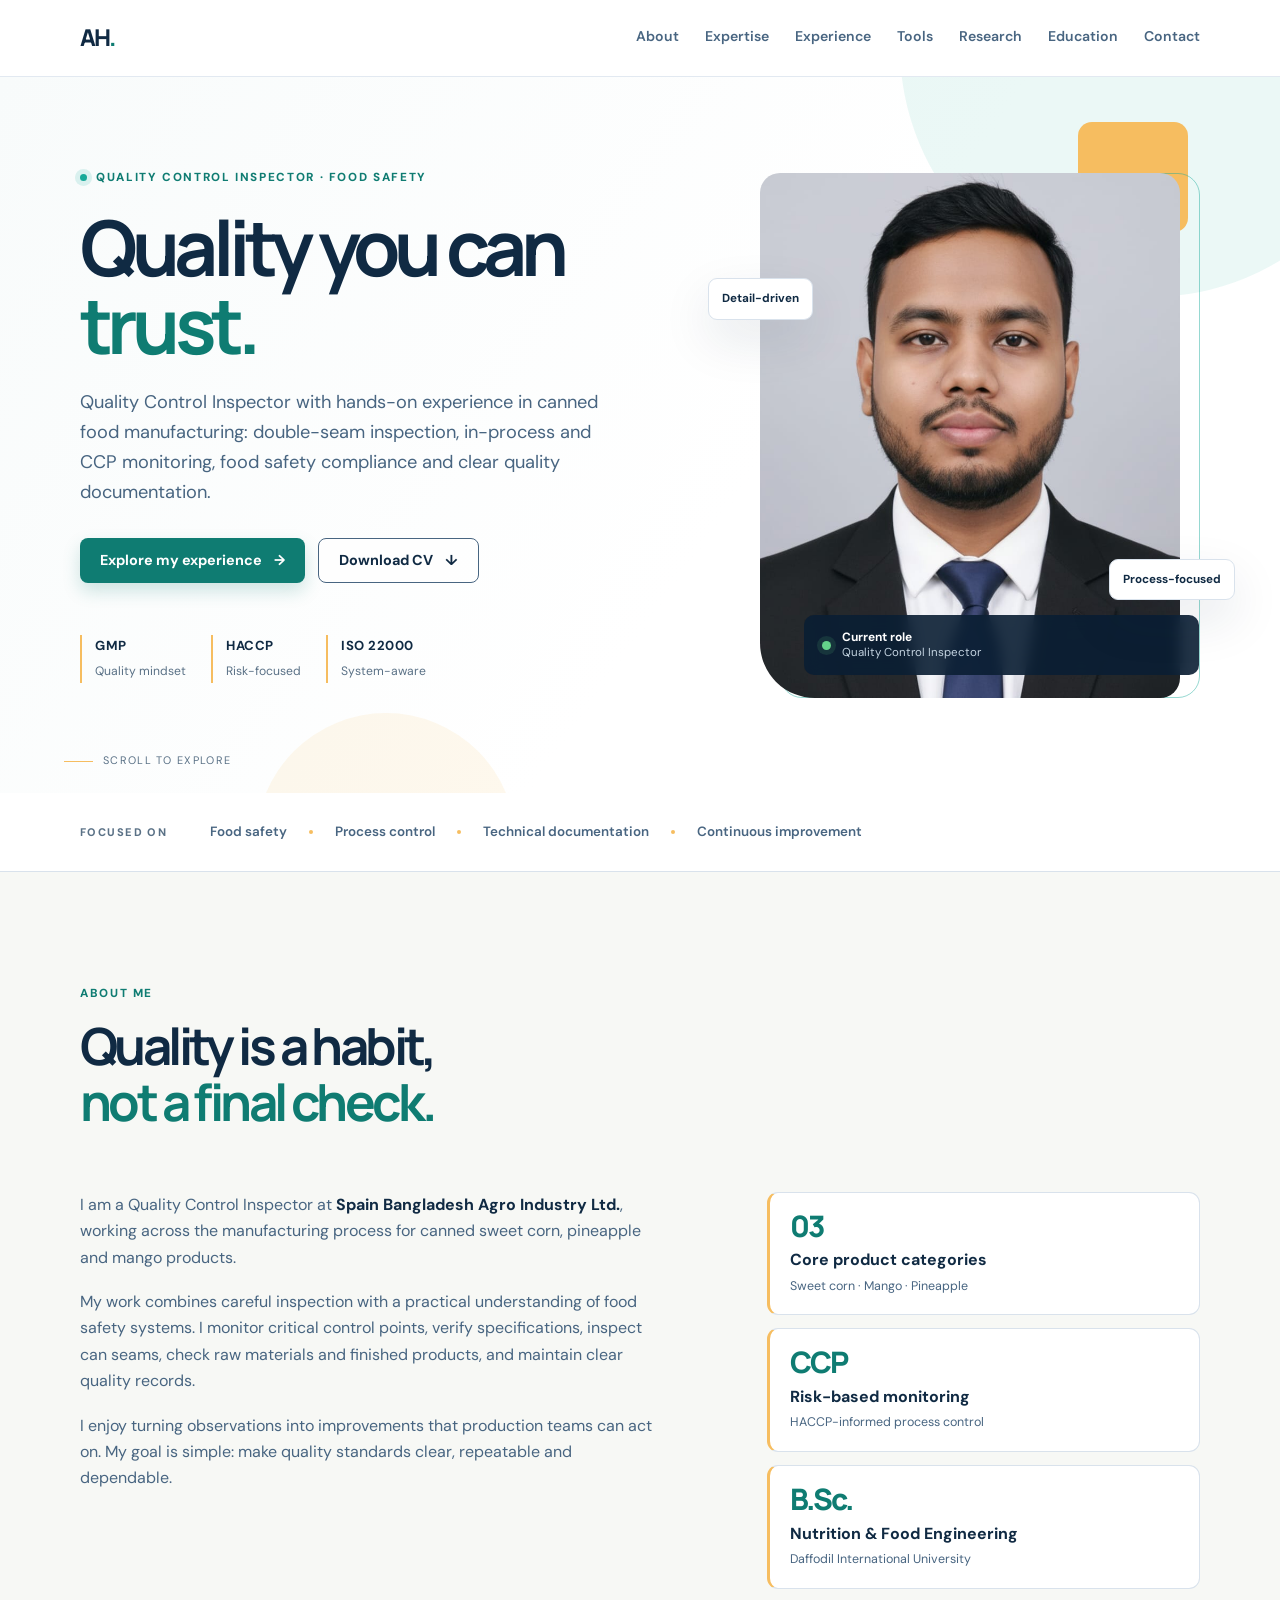
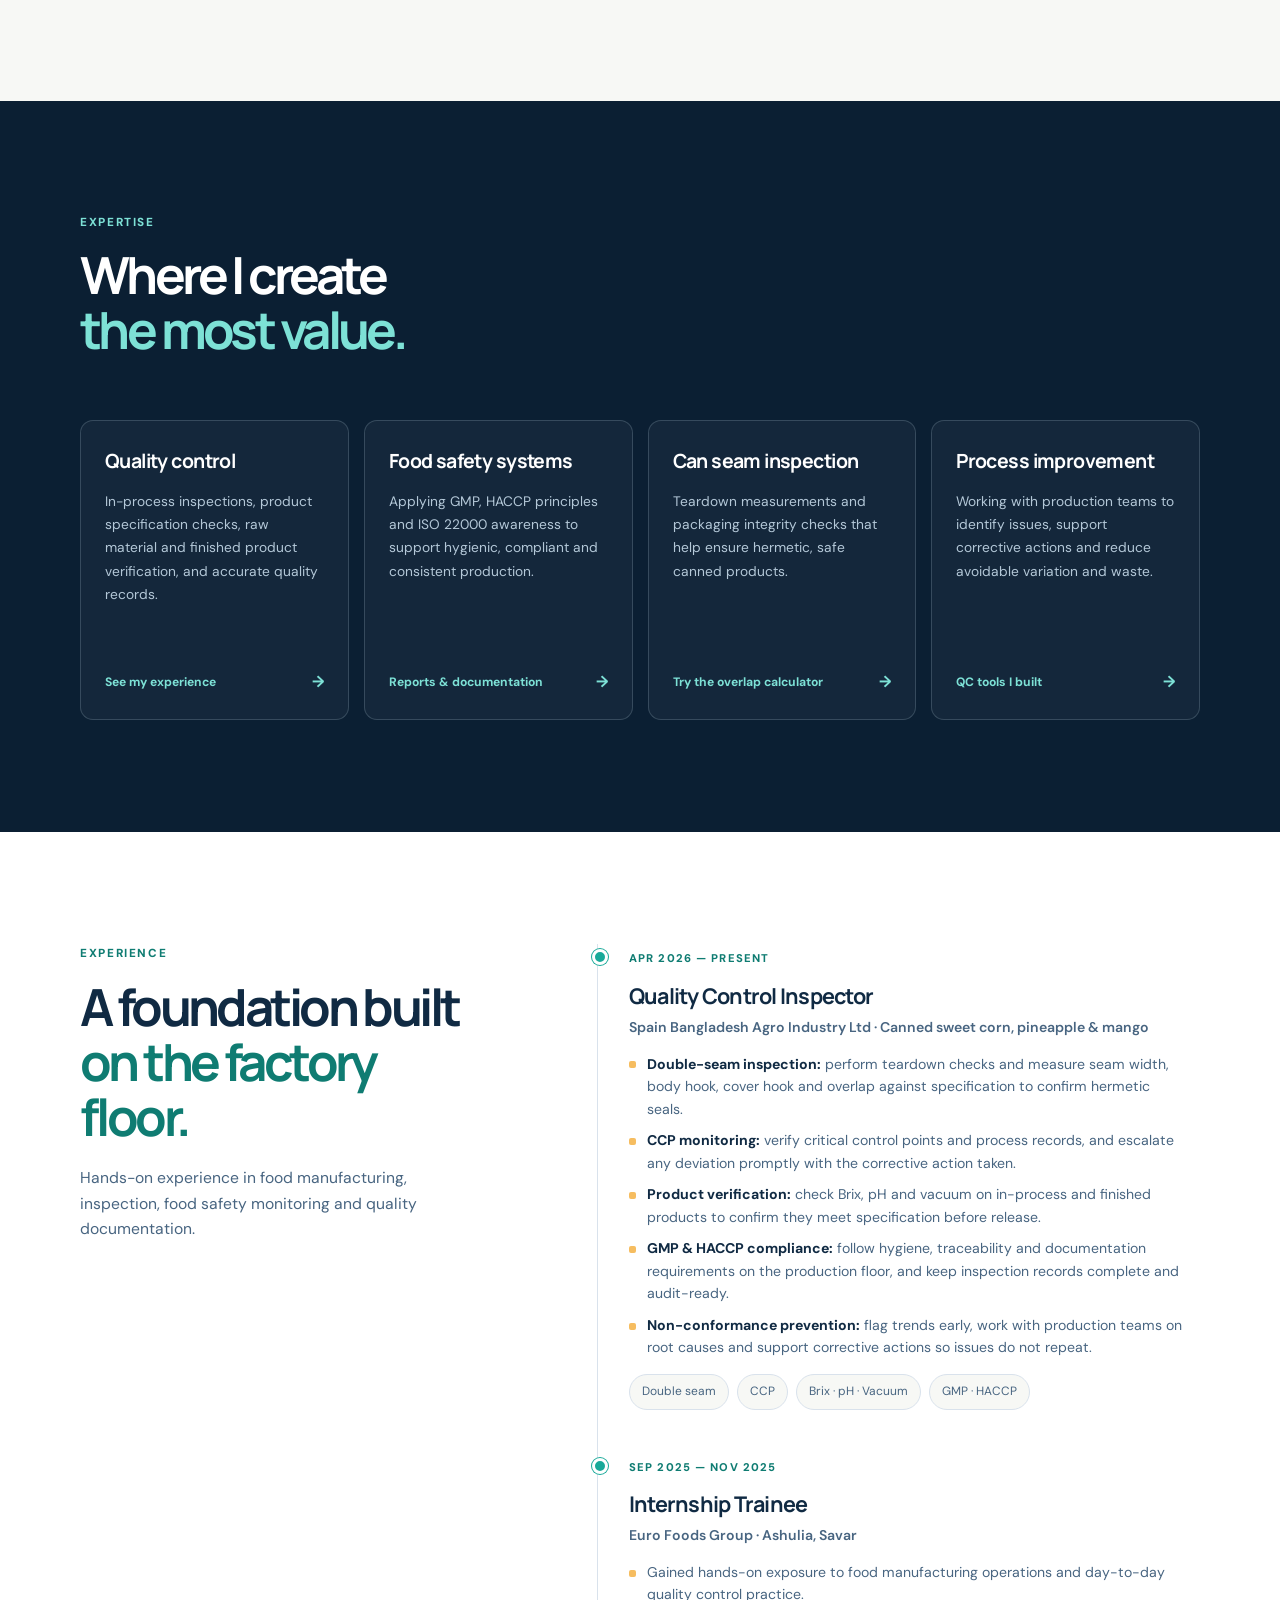
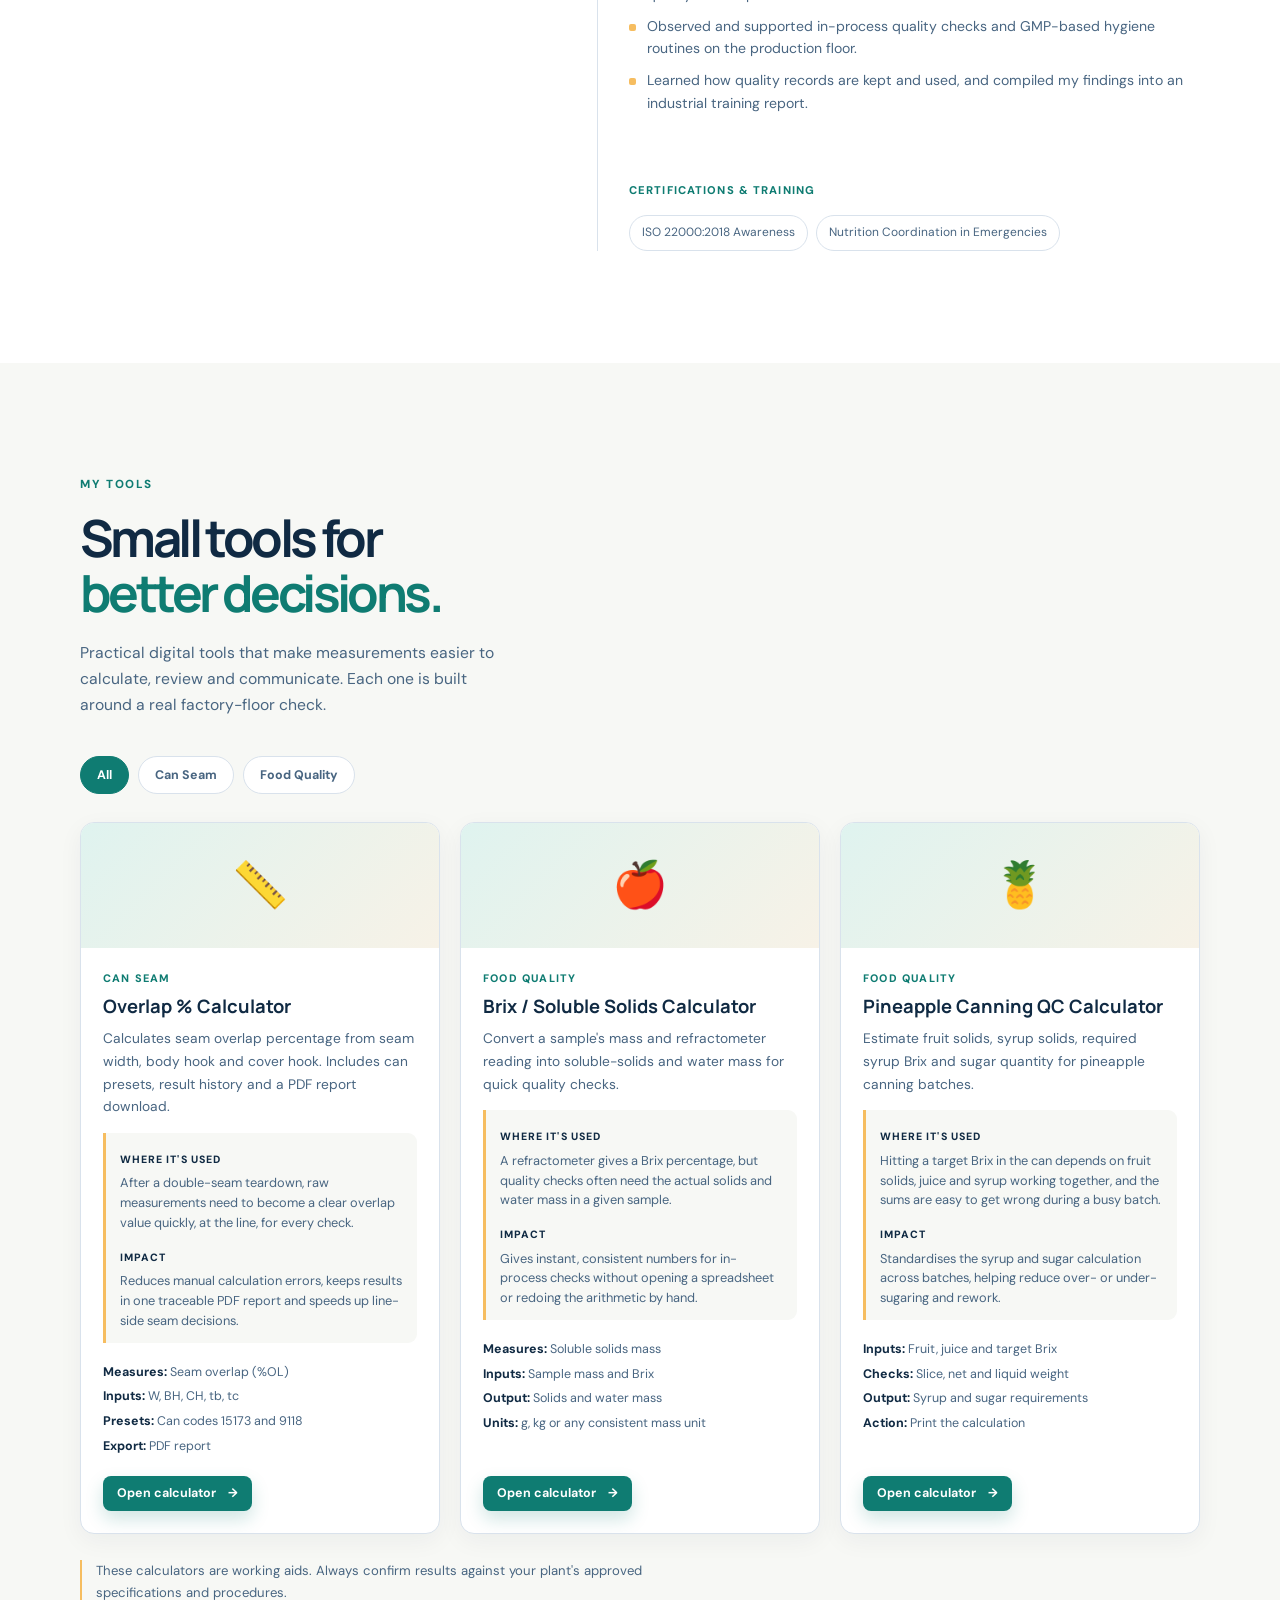
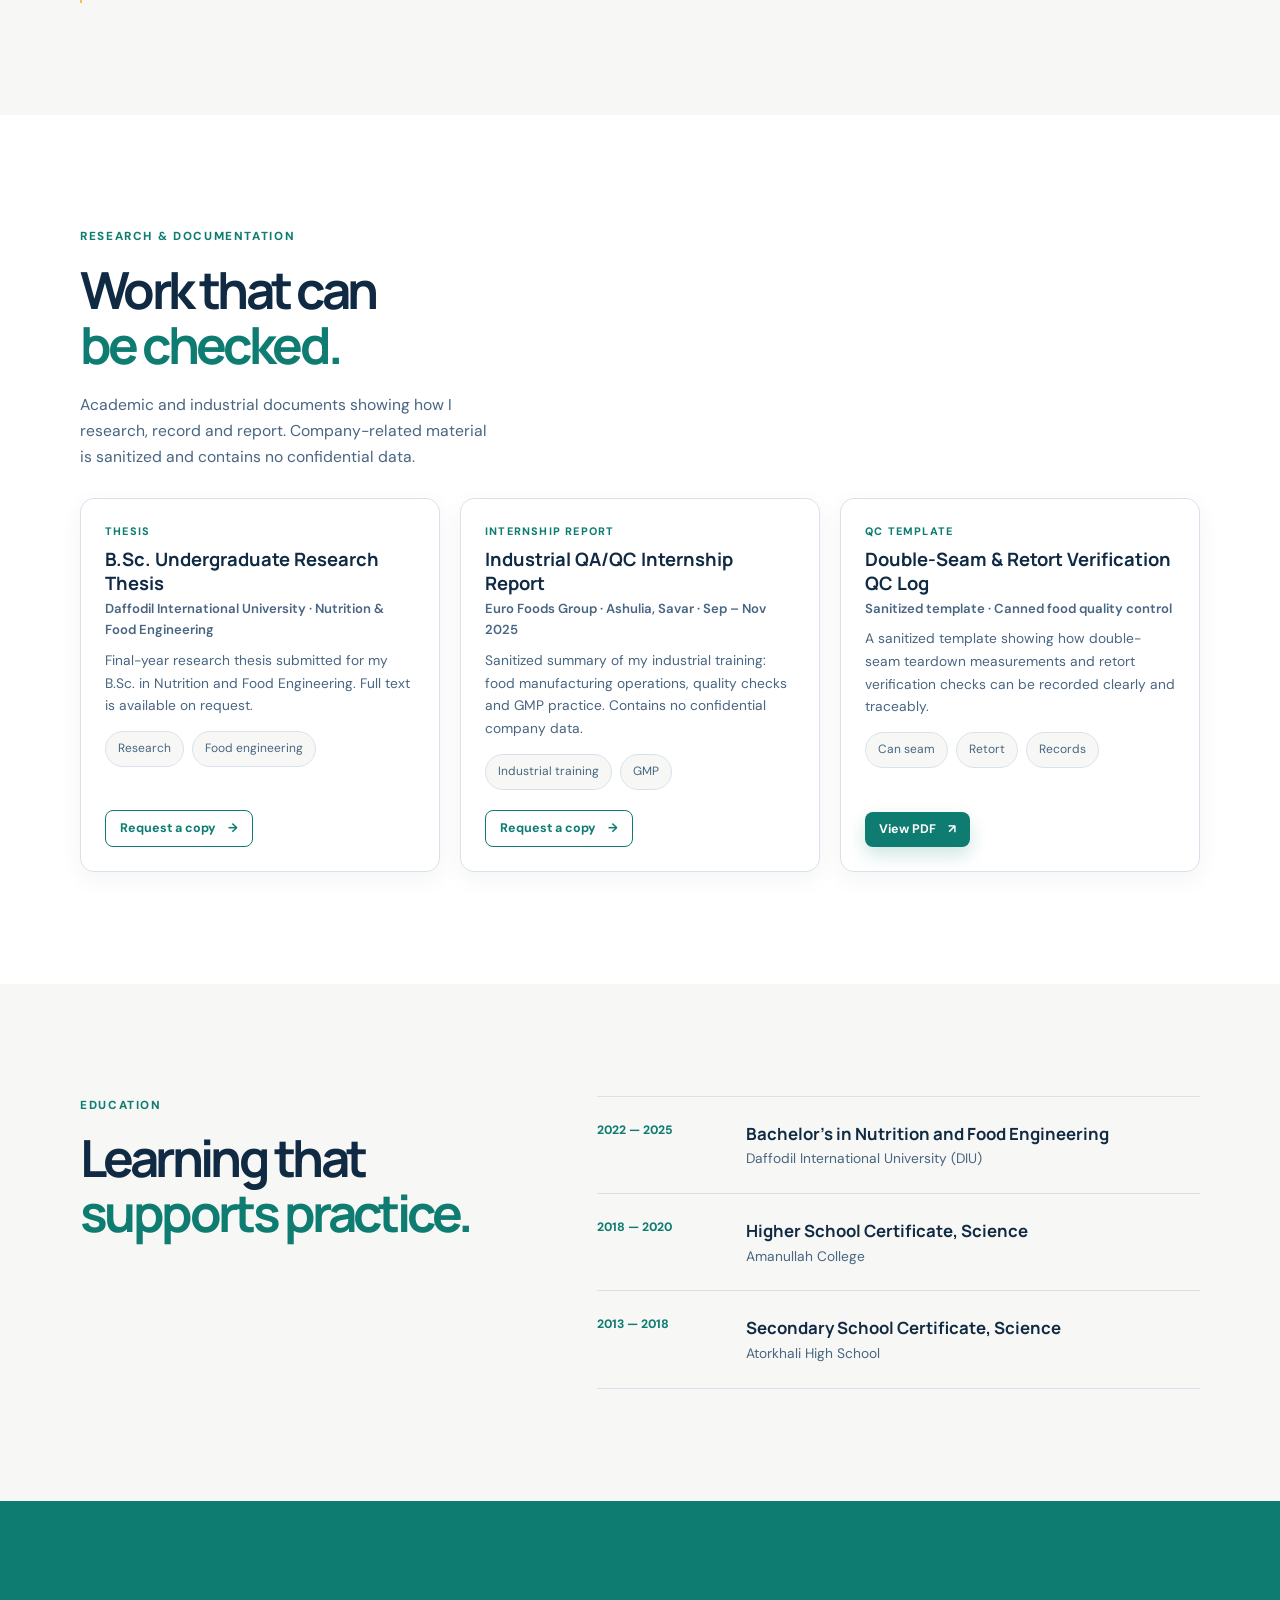
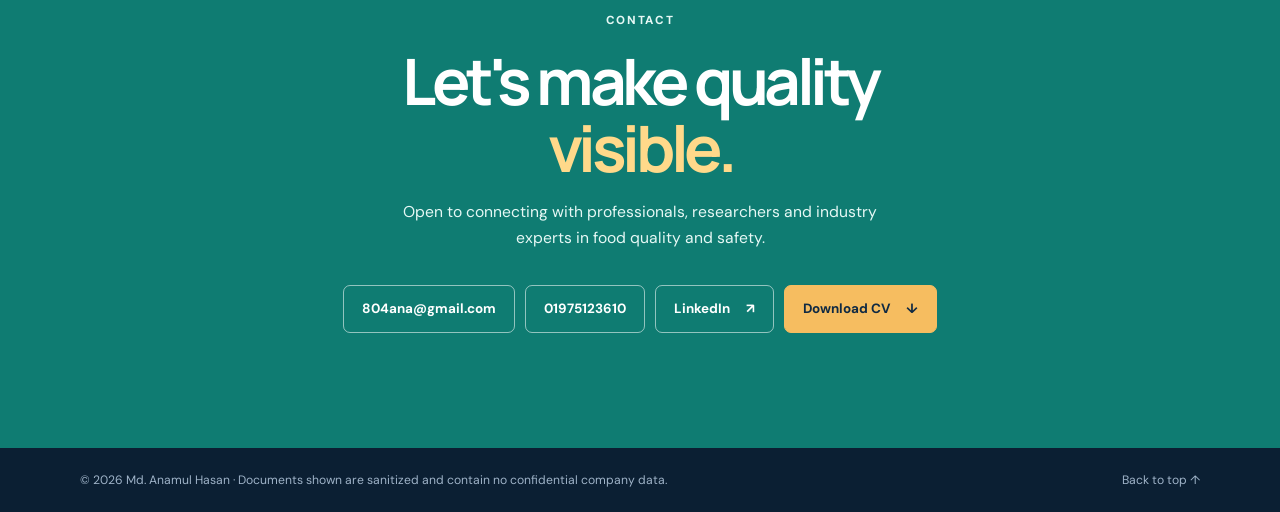
==== commit ea30e495: "Add files via upload" ====
--- a/index.html
+++ b/index.html
@@ -1,189 +1,241 @@
-<!DOCTYPE html>
-<html lang="en">
-<head>
-  <meta charset="UTF-8">
-  <meta name="viewport" content="width=device-width, initial-scale=1.0">
-  <meta name="description" content="Portfolio of Md. Anamul Hasan, Quality Control Inspector specialising in food safety, canned food processing and technical quality systems.">
-  <meta name="theme-color" content="#102a43">
-  <title>Md. Anamul Hasan | Quality Control Inspector</title>
-  <link rel="preconnect" href="https://fonts.googleapis.com">
-  <link rel="preconnect" href="https://fonts.gstatic.com" crossorigin>
-  <link href="https://fonts.googleapis.com/css2?family=DM+Sans:wght@400;500;600;700&family=Manrope:wght@700;800&display=swap" rel="stylesheet">
-  <link rel="stylesheet" href="style.css">
-</head>
-<body>
-  <a class="skip-link" href="#main-content">Skip to main content</a>
-  <header class="nav" id="top">
-    <div class="container nav-inner">
-      <a href="#home" class="logo" aria-label="Md. Anamul Hasan home">AH<span>.</span></a>
-      <button class="nav-toggle" type="button" aria-label="Open navigation" aria-controls="primary-navigation" aria-expanded="false">
-        <span></span><span></span><span></span>
-      </button>
-      <nav class="nav-links" id="primary-navigation" aria-label="Main navigation">
-        <a href="#about">About</a>
-        <a href="#expertise">Expertise</a>
-        <a href="#experience">Experience</a>
-        <a href="#tools">Tools</a>
-        <a href="#education">Education</a>
-        <a href="#contact">Contact</a>
-      </nav>
-    </div>
-  </header>
-
-  <main id="main-content">
-    <section id="home" class="hero">
-      <div class="hero-glow hero-glow-one"></div>
-      <div class="hero-glow hero-glow-two"></div>
-      <div class="container hero-inner">
-        <div class="hero-copy reveal">
-          <p class="eyebrow"><span class="eyebrow-dot"></span> Quality control officer &amp; food safety</p>
-          <h1>Quality you can <span class="text-gradient">trust.</span></h1>
-          <p class="lead">Quality Control Inspector with hands-on experience in canned food manufacturing, in-process inspection, food safety monitoring and clear quality documentation.</p>
-          <div class="hero-buttons">
-            <a href="#experience" class="btn btn-primary">Explore my experience <span>↗</span></a>
-            <a href="#contact" class="btn btn-ghost">Let's connect</a>
-          </div>
-          <div class="hero-proof">
-            <div class="proof-item"><strong>GMP</strong><span>Quality mindset</span></div>
-            <div class="proof-item"><strong>HACCP</strong><span>Risk-focused</span></div>
-            <div class="proof-item"><strong>ISO 22000</strong><span>System-aware</span></div>
-          </div>
-        </div>
-        <div class="hero-visual reveal">
-          <div class="portrait-frame">
-            <div class="portrait-accent"></div>
-            <img src="profile.jpg" alt="Portrait of Md. Anamul Hasan, Quality Control Inspector" class="portrait">
-            <div class="portrait-caption">
-              <span class="status-dot"></span>
-              <span><strong>Current role</strong><small>Quality Control Inspector</small></span>
-            </div>
-          </div>
-          <div class="floating-note note-top"><strong>Detail-driven</strong></div>
-          <div class="floating-note note-bottom"><strong>Process-focused</strong></div>
-        </div>
-      </div>
-      <div class="scroll-cue" aria-hidden="true"><span></span> Scroll to explore</div>
-    </section>
-
-    <section class="trust-bar" aria-label="Professional focus areas">
-      <div class="container trust-inner">
-        <span class="trust-label">Focused on</span>
-        <div class="trust-items">
-          <span>Food safety</span><i></i><span>Process control</span><i></i><span>Technical documentation</span><i></i><span>Continuous improvement</span>
-        </div>
-      </div>
-    </section>
-
-    <section id="about" class="section about">
-      <div class="container">
-        <div class="section-heading reveal">
-          <p class="eyebrow">About me</p>
-          <h2>Quality is a habit,<br><em>not a final check.</em></h2>
-        </div>
-        <div class="about-grid">
-          <div class="about-copy reveal">
-            <p>I am a Quality Control Inspector at <strong>Spain Bangladesh Agro Industry Ltd.</strong>, working across the manufacturing process for canned sweet corn, pineapple and mango products.</p>
-            <p>My work combines careful inspection with a practical understanding of food safety systems. I monitor critical control points, verify specifications, inspect can seams, check raw materials and finished products, and maintain clear quality records.</p>
-            <p>I enjoy turning observations into improvements that production teams can act on. My goal is simple: make quality standards clear, repeatable and dependable.</p>
-          </div>
-          <div class="about-stats reveal">
-            <div class="stat-card"><strong>03</strong><span>Core product categories</span><small>Sweet corn · Mango · Pineapple</small></div>
-            <div class="stat-card"><strong>CCP</strong><span>Risk-based monitoring</span><small>HACCP-informed process control</small></div>
-            <div class="stat-card"><strong>B.Sc.</strong><span>Nutrition &amp; Food Engineering</span><small>Daffodil International University</small></div>
-          </div>
-        </div>
-      </div>
-    </section>
-
-    <section id="expertise" class="section section-dark">
-      <div class="container">
-        <div class="section-heading light-heading reveal">
-          <p class="eyebrow">Expertise</p>
-          <h2>Where I create<br><em>the most value.</em></h2>
-        </div>
-        <div class="expertise-grid">
-          <article class="expertise-card reveal"><h3>Quality control</h3><p>In-process inspections, product specification checks, raw material and finished product verification, and accurate quality records.</p><span class="card-link">Inspection systems <b>↗</b></span></article>
-          <article class="expertise-card reveal"><h3>Food safety systems</h3><p>Applying GMP, HACCP principles and ISO 22000 awareness to support hygienic, compliant and consistent production.</p><span class="card-link">Safety first <b>↗</b></span></article>
-          <article class="expertise-card reveal"><h3>Can seam inspection</h3><p>Checking seam measurements and packaging integrity to help ensure hermetic, safe canned products.</p><span class="card-link">Precision matters <b>↗</b></span></article>
-          <article class="expertise-card reveal"><h3>Process improvement</h3><p>Working with production teams to identify issues, support corrective actions and reduce avoidable variation and waste.</p><span class="card-link">Better every batch <b>↗</b></span></article>
-        </div>
-      </div>
-    </section>
-
-    <section id="experience" class="section">
-      <div class="container split-layout">
-        <div class="section-heading reveal">
-          <p class="eyebrow">Experience</p>
-          <h2>A foundation built<br><em>on the factory floor.</em></h2>
-          <p class="section-intro">Hands-on experience in food manufacturing, inspection, food safety monitoring and quality documentation.</p>
-        </div>
-        <div class="timeline reveal">
-          <article class="timeline-item">
-            <span class="timeline-date">Apr 2026 — Present</span>
-            <h3>Quality Control Inspector</h3>
-            <p class="org">Spain Bangladesh Agro Industry Ltd</p>
-            <p>Ensuring product quality, food safety and compliance across the canned food production process.</p>
-          </article>
-          <article class="timeline-item">
-            <span class="timeline-date">Sep 2025 — Nov 2025</span>
-            <h3>Internship Trainee</h3>
-            <p class="org">Euro Foods Group · Ashulia, Savar</p>
-            <p>Built hands-on industrial experience in food manufacturing operations and quality practices.</p>
-          </article>
-          <div class="certifications">
-            <span class="mini-label">Certifications &amp; training</span>
-            <div class="pill-list"><span>ISO 22000:2018 Awareness</span><span>Nutrition Coordination in Emergencies</span></div>
-          </div>
-        </div>
-      </div>
-    </section>
-
-    <section id="tools" class="section tools-section">
-      <div class="container">
-        <div class="section-heading reveal">
-          <p class="eyebrow">My tools</p>
-          <h2>Small tools for<br><em>better decisions.</em></h2>
-          <p class="section-intro">I build practical digital tools that make measurements easier to calculate, review and communicate.</p>
-        </div>
-        <div class="filters" id="tool-filters" aria-label="Filter tools" role="group"></div>
-        <div class="cards tools-grid" id="tools-grid"></div>
-        <p class="empty" id="tools-empty" hidden>No tools added yet.</p>
-      </div>
-    </section>
-
-    <section id="education" class="section education-section">
-      <div class="container split-layout">
-        <div class="section-heading reveal">
-          <p class="eyebrow">Education</p>
-          <h2>Learning that<br><em>supports practice.</em></h2>
-        </div>
-        <div class="education-list reveal">
-          <article class="education-item"><span>2022 — 2025</span><div><h3>Bachelor's in Nutrition and Food Engineering</h3><p>Daffodil International University (DIU)</p></div></article>
-          <article class="education-item"><span>2018 — 2020</span><div><h3>Higher School Certificate, Science</h3><p>Amanullah College</p></div></article>
-          <article class="education-item"><span>2013 — 2018</span><div><h3>Secondary School Certificate, Science</h3><p>Atorkhali High School</p></div></article>
-        </div>
-      </div>
-    </section>
-
-    <section id="contact" class="contact-section">
-      <div class="container contact-inner reveal">
-        <p class="eyebrow light-eyebrow">Contact</p>
-        <h2>Let's make quality<br><em>visible.</em></h2>
-        <p>Open to connecting with professionals, researchers and industry experts in food quality and safety.</p>
-        <div class="contact-links">
-          <a href="mailto:804ana@gmail.com" class="contact-link">804ana@gmail.com <span>↗</span></a>
-          <a href="tel:+8801975123610" class="contact-link">01975123610 <span>↗</span></a>
-          <a href="https://www.linkedin.com/in/anamul554" target="_blank" rel="noopener" class="contact-link">LinkedIn <span>↗</span></a>
-        </div>
-      </div>
-    </section>
-  </main>
-
-  <footer class="footer">
-    <div class="container footer-inner"><span>© <span id="year"></span> Md. Anamul Hasan</span><a href="#top">Back to top ↑</a></div>
-  </footer>
-
-  <script src="tools.js"></script>
-  <script src="script.js"></script>
-</body>
-</html>
+<!DOCTYPE html>
+<html lang="en">
+<head>
+  <meta charset="UTF-8">
+  <meta name="viewport" content="width=device-width, initial-scale=1.0">
+  <meta name="description" content="Portfolio of Md. Anamul Hasan, Quality Control Inspector specialising in food safety, canned food processing, double-seam inspection and technical quality systems.">
+  <meta name="theme-color" content="#102a43">
+  <meta property="og:type" content="website">
+  <meta property="og:title" content="Md. Anamul Hasan | Quality Control Inspector">
+  <meta property="og:description" content="Canned food QC, double-seam inspection, HACCP/GMP monitoring and practical QC calculators.">
+  <meta property="og:image" content="profile.jpg">
+  <title>Md. Anamul Hasan | Quality Control Inspector</title>
+  <link rel="icon" href="data:image/svg+xml,%3Csvg xmlns='http://www.w3.org/2000/svg' viewBox='0 0 64 64'%3E%3Crect width='64' height='64' rx='14' fill='%230b1f33'/%3E%3Ctext x='32' y='42' font-family='Arial' font-size='28' font-weight='800' text-anchor='middle' fill='%23fff'%3EAH%3C/text%3E%3C/svg%3E">
+  <link rel="preconnect" href="https://fonts.googleapis.com">
+  <link rel="preconnect" href="https://fonts.gstatic.com" crossorigin>
+  <link href="https://fonts.googleapis.com/css2?family=DM+Sans:wght@400;500;600;700&family=Manrope:wght@700;800&display=swap" rel="stylesheet">
+  <link rel="stylesheet" href="style.css">
+  <script>document.documentElement.classList.add("js");</script>
+  <script type="application/ld+json">
+  {
+    "@context": "https://schema.org",
+    "@type": "Person",
+    "name": "Md. Anamul Hasan",
+    "jobTitle": "Quality Control Inspector",
+    "worksFor": { "@type": "Organization", "name": "Spain Bangladesh Agro Industry Ltd." },
+    "alumniOf": { "@type": "CollegeOrUniversity", "name": "Daffodil International University" },
+    "knowsAbout": ["Food safety", "HACCP", "GMP", "Canned food quality control", "Double seam inspection"],
+    "sameAs": ["https://www.linkedin.com/in/anamul554"]
+  }
+  </script>
+</head>
+<body>
+  <a class="skip-link" href="#main-content">Skip to main content</a>
+  <header class="nav" id="top">
+    <div class="container nav-inner">
+      <a href="#home" class="logo" aria-label="Md. Anamul Hasan home">AH<span>.</span></a>
+      <button class="nav-toggle" type="button" aria-label="Open navigation" aria-controls="primary-navigation" aria-expanded="false">
+        <span></span><span></span><span></span>
+      </button>
+      <nav class="nav-links" id="primary-navigation" aria-label="Main navigation">
+        <a href="#about">About</a>
+        <a href="#expertise">Expertise</a>
+        <a href="#experience">Experience</a>
+        <a href="#tools">Tools</a>
+        <a href="#research">Research</a>
+        <a href="#education">Education</a>
+        <a href="#contact">Contact</a>
+      </nav>
+    </div>
+  </header>
+
+  <main id="main-content">
+    <section id="home" class="hero">
+      <div class="hero-glow hero-glow-one"></div>
+      <div class="hero-glow hero-glow-two"></div>
+      <div class="container hero-inner">
+        <div class="hero-copy reveal">
+          <p class="eyebrow"><span class="eyebrow-dot"></span> Quality control inspector &middot; Food safety</p>
+          <h1>Quality you can <span class="text-gradient">trust.</span></h1>
+          <p class="lead">Quality Control Inspector with hands-on experience in canned food manufacturing: double-seam inspection, in-process and CCP monitoring, food safety compliance and clear quality documentation.</p>
+          <div class="hero-buttons">
+            <a href="#experience" class="btn btn-primary">Explore my experience <span aria-hidden="true">→</span></a>
+            <a href="docs/Md-Anamul-Hasan-CV.pdf" class="btn btn-ghost" target="_blank" rel="noopener">Download CV <span aria-hidden="true">↓</span></a>
+          </div>
+          <div class="hero-proof">
+            <div class="proof-item"><strong>GMP</strong><span>Quality mindset</span></div>
+            <div class="proof-item"><strong>HACCP</strong><span>Risk-focused</span></div>
+            <div class="proof-item"><strong>ISO 22000</strong><span>System-aware</span></div>
+          </div>
+        </div>
+        <div class="hero-visual reveal">
+          <div class="portrait-frame">
+            <div class="portrait-accent"></div>
+            <img src="profile.jpg" width="432" height="540" fetchpriority="high" alt="Portrait of Md. Anamul Hasan, Quality Control Inspector" class="portrait">
+            <div class="portrait-caption">
+              <span class="status-dot" aria-hidden="true"></span>
+              <span class="caption-text"><strong>Current role</strong> <small>Quality Control Inspector</small></span>
+            </div>
+          </div>
+          <div class="floating-note note-top"><strong>Detail-driven</strong></div>
+          <div class="floating-note note-bottom"><strong>Process-focused</strong></div>
+        </div>
+      </div>
+      <div class="scroll-cue" aria-hidden="true"><span></span> Scroll to explore</div>
+    </section>
+
+    <section class="trust-bar" aria-label="Professional focus areas">
+      <div class="container trust-inner">
+        <span class="trust-label">Focused on</span>
+        <div class="trust-items">
+          <span>Food safety</span><i></i><span>Process control</span><i></i><span>Technical documentation</span><i></i><span>Continuous improvement</span>
+        </div>
+      </div>
+    </section>
+
+    <section id="about" class="section about">
+      <div class="container">
+        <div class="section-heading reveal">
+          <p class="eyebrow">About me</p>
+          <h2>Quality is a habit,<br><em>not a final check.</em></h2>
+        </div>
+        <div class="about-grid">
+          <div class="about-copy reveal">
+            <p>I am a Quality Control Inspector at <strong>Spain Bangladesh Agro Industry Ltd.</strong>, working across the manufacturing process for canned sweet corn, pineapple and mango products.</p>
+            <p>My work combines careful inspection with a practical understanding of food safety systems. I monitor critical control points, verify specifications, inspect can seams, check raw materials and finished products, and maintain clear quality records.</p>
+            <p>I enjoy turning observations into improvements that production teams can act on. My goal is simple: make quality standards clear, repeatable and dependable.</p>
+          </div>
+          <div class="about-stats reveal">
+            <div class="stat-card"><strong>03</strong><span>Core product categories</span><small>Sweet corn · Mango · Pineapple</small></div>
+            <div class="stat-card"><strong>CCP</strong><span>Risk-based monitoring</span><small>HACCP-informed process control</small></div>
+            <div class="stat-card"><strong>B.Sc.</strong><span>Nutrition &amp; Food Engineering</span><small>Daffodil International University</small></div>
+          </div>
+        </div>
+      </div>
+    </section>
+
+    <section id="expertise" class="section section-dark">
+      <div class="container">
+        <div class="section-heading light-heading reveal">
+          <p class="eyebrow">Expertise</p>
+          <h2>Where I create<br><em>the most value.</em></h2>
+        </div>
+        <div class="expertise-grid">
+          <article class="expertise-card reveal"><h3>Quality control</h3><p>In-process inspections, product specification checks, raw material and finished product verification, and accurate quality records.</p><a class="card-link" href="#experience">See my experience <b aria-hidden="true">→</b></a></article>
+          <article class="expertise-card reveal"><h3>Food safety systems</h3><p>Applying GMP, HACCP principles and ISO 22000 awareness to support hygienic, compliant and consistent production.</p><a class="card-link" href="#research">Reports &amp; documentation <b aria-hidden="true">→</b></a></article>
+          <article class="expertise-card reveal"><h3>Can seam inspection</h3><p>Teardown measurements and packaging integrity checks that help ensure hermetic, safe canned products.</p><a class="card-link" href="#tools">Try the overlap calculator <b aria-hidden="true">→</b></a></article>
+          <article class="expertise-card reveal"><h3>Process improvement</h3><p>Working with production teams to identify issues, support corrective actions and reduce avoidable variation and waste.</p><a class="card-link" href="#tools">QC tools I built <b aria-hidden="true">→</b></a></article>
+        </div>
+      </div>
+    </section>
+
+    <section id="experience" class="section">
+      <div class="container split-layout">
+        <div class="section-heading reveal">
+          <p class="eyebrow">Experience</p>
+          <h2>A foundation built<br><em>on the factory floor.</em></h2>
+          <p class="section-intro">Hands-on experience in food manufacturing, inspection, food safety monitoring and quality documentation.</p>
+        </div>
+        <div class="timeline reveal">
+          <article class="timeline-item">
+            <span class="timeline-date">Apr 2026 — Present</span>
+            <h3>Quality Control Inspector</h3>
+            <p class="org">Spain Bangladesh Agro Industry Ltd &middot; Canned sweet corn, pineapple &amp; mango</p>
+            <ul class="bullets">
+              <li><strong>Double-seam inspection:</strong> perform teardown checks and measure seam width, body hook, cover hook and overlap against specification to confirm hermetic seals.</li>
+              <li><strong>CCP monitoring:</strong> verify critical control points and process records, and escalate any deviation promptly with the corrective action taken.</li>
+              <li><strong>Product verification:</strong> check Brix, pH and vacuum on in-process and finished products to confirm they meet specification before release.</li>
+              <li><strong>GMP &amp; HACCP compliance:</strong> follow hygiene, traceability and documentation requirements on the production floor, and keep inspection records complete and audit-ready.</li>
+              <li><strong>Non-conformance prevention:</strong> flag trends early, work with production teams on root causes and support corrective actions so issues do not repeat.</li>
+            </ul>
+            <div class="pill-list tags"><span>Double seam</span><span>CCP</span><span>Brix · pH · Vacuum</span><span>GMP · HACCP</span></div>
+          </article>
+          <article class="timeline-item">
+            <span class="timeline-date">Sep 2025 — Nov 2025</span>
+            <h3>Internship Trainee</h3>
+            <p class="org">Euro Foods Group &middot; Ashulia, Savar</p>
+            <ul class="bullets">
+              <li>Gained hands-on exposure to food manufacturing operations and day-to-day quality control practice.</li>
+              <li>Observed and supported in-process quality checks and GMP-based hygiene routines on the production floor.</li>
+              <li>Learned how quality records are kept and used, and compiled my findings into an industrial training report.</li>
+            </ul>
+          </article>
+          <div class="certifications">
+            <span class="mini-label">Certifications &amp; training</span>
+            <div class="pill-list"><span>ISO 22000:2018 Awareness</span><span>Nutrition Coordination in Emergencies</span></div>
+          </div>
+        </div>
+      </div>
+    </section>
+
+    <section id="tools" class="section tools-section">
+      <div class="container">
+        <div class="section-heading reveal">
+          <p class="eyebrow">My tools</p>
+          <h2>Small tools for<br><em>better decisions.</em></h2>
+          <p class="section-intro">Practical digital tools that make measurements easier to calculate, review and communicate. Each one is built around a real factory-floor check.</p>
+        </div>
+        <div class="filters" id="tool-filters" aria-label="Filter tools" role="group"></div>
+        <div class="cards tools-grid" id="tools-grid"></div>
+        <p class="empty" id="tools-empty" hidden>No tools added yet.</p>
+        <noscript>
+          <p class="empty">JavaScript is needed to list the tools here. Open them directly:
+            <a href="tools/overlap-calculator.html">Overlap % Calculator</a>,
+            <a href="tools/brix-calculator.html">Brix Calculator</a>,
+            <a href="tools/pineapple-brix-calculator.html">Pineapple Canning QC Calculator</a>.</p>
+        </noscript>
+        <p class="note">These calculators are working aids. Always confirm results against your plant's approved specifications and procedures.</p>
+      </div>
+    </section>
+
+    <section id="research" class="section research-section">
+      <div class="container">
+        <div class="section-heading reveal">
+          <p class="eyebrow">Research &amp; documentation</p>
+          <h2>Work that can<br><em>be checked.</em></h2>
+          <p class="section-intro">Academic and industrial documents showing how I research, record and report. Company-related material is sanitized and contains no confidential data.</p>
+        </div>
+        <div class="cards research-grid" id="research-grid"></div>
+      </div>
+    </section>
+
+    <section id="education" class="section education-section">
+      <div class="container split-layout">
+        <div class="section-heading reveal">
+          <p class="eyebrow">Education</p>
+          <h2>Learning that<br><em>supports practice.</em></h2>
+        </div>
+        <div class="education-list reveal">
+          <article class="education-item"><span>2022 — 2025</span><div><h3>Bachelor's in Nutrition and Food Engineering</h3><p>Daffodil International University (DIU)</p></div></article>
+          <article class="education-item"><span>2018 — 2020</span><div><h3>Higher School Certificate, Science</h3><p>Amanullah College</p></div></article>
+          <article class="education-item"><span>2013 — 2018</span><div><h3>Secondary School Certificate, Science</h3><p>Atorkhali High School</p></div></article>
+        </div>
+      </div>
+    </section>
+
+    <section id="contact" class="contact-section">
+      <div class="container contact-inner reveal">
+        <p class="eyebrow light-eyebrow">Contact</p>
+        <h2>Let's make quality<br><em>visible.</em></h2>
+        <p>Open to connecting with professionals, researchers and industry experts in food quality and safety.</p>
+        <div class="contact-links">
+          <a href="mailto:804ana@gmail.com" class="contact-link">804ana@gmail.com</a>
+          <a href="tel:+8801975123610" class="contact-link">01975123610</a>
+          <a href="https://www.linkedin.com/in/anamul554" target="_blank" rel="noopener" class="contact-link">LinkedIn <span aria-hidden="true">↗</span></a>
+          <a href="docs/Md-Anamul-Hasan-CV.pdf" target="_blank" rel="noopener" class="contact-link contact-cv">Download CV <span aria-hidden="true">↓</span></a>
+        </div>
+      </div>
+    </section>
+  </main>
+
+  <footer class="footer">
+    <div class="container footer-inner">
+      <span>&copy; <span id="year">2026</span> Md. Anamul Hasan &middot; Documents shown are sanitized and contain no confidential company data.</span>
+      <a href="#top">Back to top ↑</a>
+    </div>
+  </footer>
+
+  <script src="tools.js" defer></script>
+  <script src="main.js" defer></script>
+</body>
+</html>
--- a/style.css
+++ b/style.css
@@ -1,204 +1,252 @@
-:root {
-  --ink: #102a43;
-  --ink-soft: #486581;
-  --navy: #0b1f33;
-  --cream: #f7f8f5;
-  --white: #fff;
-  --line: #d9e2ec;
-  --teal: #18a999;
-  --teal-dark: #0f7c72;
-  --gold: #f6bd60;
-  --shadow: 0 20px 50px rgba(16, 42, 67, .10);
-  --radius: 18px;
-}
-
-* { box-sizing: border-box; margin: 0; padding: 0; }
-html { scroll-behavior: smooth; scroll-padding-top: 80px; }
-body { background: var(--white); color: var(--ink); font-family: "DM Sans", sans-serif; line-height: 1.65; }
-a { color: inherit; text-decoration: none; }
-button { font: inherit; }
-.container { width: min(1120px, 90%); margin: 0 auto; }
-.skip-link { position: fixed; z-index: 100; top: 10px; left: 10px; padding: 9px 13px; color: var(--white); background: var(--ink); border-radius: 7px; transform: translateY(-160%); transition: transform .2s; }
-.skip-link:focus { transform: translateY(0); }
-:focus-visible { outline: 3px solid var(--gold); outline-offset: 3px; }
-
-.nav { position: sticky; top: 0; z-index: 20; background: rgba(255,255,255,.92); backdrop-filter: blur(18px); border-bottom: 1px solid rgba(217,226,236,.75); }
-.nav-inner { min-height: 76px; display: flex; align-items: center; justify-content: space-between; }
-.logo { color: var(--ink); font: 800 1.45rem/1 "Manrope", sans-serif; letter-spacing: -.08em; }
-.logo span { color: var(--teal); }
-.nav-links { display: flex; align-items: center; gap: 29px; }
-.nav-links a { color: var(--ink-soft); font-size: .88rem; font-weight: 600; transition: color .2s; }
-.nav-links a:hover, .nav-links a.active { color: var(--teal-dark); }
-.nav-toggle { display: none; width: 42px; height: 42px; border: 0; background: transparent; cursor: pointer; }
-.nav-toggle span { display: block; width: 22px; height: 2px; margin: 5px auto; background: var(--ink); transition: transform .2s, opacity .2s; }
-
-.hero { position: relative; overflow: hidden; min-height: 690px; display: flex; align-items: center; background: linear-gradient(125deg, #f8fbfb 0%, #fff 58%); }
-.hero-inner { position: relative; z-index: 1; display: grid; grid-template-columns: 1.04fr .96fr; gap: 80px; align-items: center; padding: 76px 0 95px; }
-.hero-glow { position: absolute; border-radius: 50%; filter: blur(2px); opacity: .8; }
-.hero-glow-one { width: 500px; height: 500px; top: -280px; right: -120px; background: rgba(24,169,153,.11); }
-.hero-glow-two { width: 260px; height: 260px; bottom: -180px; left: 20%; background: rgba(246,189,96,.14); }
-.eyebrow { display: flex; align-items: center; gap: 9px; color: var(--teal-dark); font-size: .73rem; font-weight: 800; letter-spacing: .14em; text-transform: uppercase; }
-.eyebrow-dot { width: 7px; height: 7px; border-radius: 50%; background: var(--teal); box-shadow: 0 0 0 5px rgba(24,169,153,.14); }
-h1, h2, h3 { font-family: "Manrope", sans-serif; }
-.hero h1 { max-width: 640px; margin: 21px 0 22px; font-size: clamp(3.2rem, 6vw, 5.3rem); line-height: 1.02; letter-spacing: -.075em; }
-.text-gradient { color: var(--teal); }
-.lead { max-width: 560px; color: var(--ink-soft); font-size: 1.14rem; }
-.hero-buttons { display: flex; gap: 13px; flex-wrap: wrap; margin-top: 31px; }
-.btn { display: inline-flex; align-items: center; gap: 14px; padding: 13px 20px; border-radius: 8px; font-size: .9rem; font-weight: 700; transition: transform .2s, background .2s, color .2s; }
-.btn:hover { transform: translateY(-2px); }
-.btn-primary { color: var(--white); background: var(--teal-dark); box-shadow: 0 8px 18px rgba(15,124,114,.2); }
-.btn-primary:hover { background: var(--ink); }
-.btn-ghost { color: var(--ink); border: 1px solid var(--line); background: rgba(255,255,255,.7); }
-.btn-ghost:hover { border-color: var(--teal); color: var(--teal-dark); }
-.hero-proof { display: flex; gap: 25px; margin-top: 52px; }
-.proof-item { padding-left: 13px; border-left: 2px solid var(--gold); }
-.proof-item strong { display: block; font-size: .82rem; letter-spacing: .04em; }
-.proof-item span { color: var(--ink-soft); font-size: .74rem; }
-.hero-visual { position: relative; max-width: 440px; justify-self: end; }
-.portrait-frame { position: relative; padding: 20px 20px 0 0; }
-.portrait-frame::after { content: ""; position: absolute; inset: 20px 0 0 20px; border: 1px solid rgba(24,169,153,.45); border-radius: 22px; }
-.portrait-accent { position: absolute; z-index: -1; width: 110px; height: 110px; top: -31px; right: 12px; background: var(--gold); border-radius: 14px; }
-.portrait { position: relative; z-index: 1; display: block; width: 100%; aspect-ratio: 4 / 5; object-fit: cover; object-position: center top; border-radius: 20px 20px 20px 55px; filter: saturate(.9); }
-.portrait-caption { position: absolute; z-index: 2; right: 1px; bottom: 23px; left: 44px; display: flex; align-items: center; gap: 11px; padding: 14px 18px; color: var(--white); background: rgba(11,31,51,.88); border-radius: 10px; backdrop-filter: blur(7px); }
-.portrait-caption strong, .portrait-caption small { display: block; line-height: 1.35; }
-.portrait-caption strong { font-size: .75rem; }
-.portrait-caption small { color: #b7c9d8; font-size: .7rem; }
-.status-dot { width: 9px; height: 9px; border-radius: 50%; background: #64d38a; box-shadow: 0 0 0 5px rgba(100,211,138,.12); }
-.floating-note { position: absolute; z-index: 3; display: flex; align-items: center; gap: 10px; padding: 10px 13px; color: var(--ink); background: var(--white); border: 1px solid var(--line); border-radius: 9px; box-shadow: var(--shadow); font-size: .73rem; }
-.floating-note span { color: var(--teal); font-weight: 800; }
-.note-top { top: 23%; left: -52px; }
-.note-bottom { right: -35px; bottom: 18%; }
-.scroll-cue { position: absolute; bottom: 23px; left: 5%; display: flex; align-items: center; gap: 10px; color: #829ab1; font-size: .68rem; letter-spacing: .12em; text-transform: uppercase; }
-.scroll-cue span { width: 29px; height: 1px; background: var(--gold); }
-
-.trust-bar { border-bottom: 1px solid var(--line); background: var(--white); }
-.trust-inner { min-height: 78px; display: flex; align-items: center; gap: 43px; }
-.trust-label { color: #829ab1; font-size: .69rem; font-weight: 800; letter-spacing: .13em; text-transform: uppercase; }
-.trust-items { display: flex; align-items: center; gap: 22px; color: var(--ink-soft); font-size: .84rem; font-weight: 600; }
-.trust-items i { width: 4px; height: 4px; border-radius: 50%; background: var(--gold); }
-
-.section { padding: 112px 0; }
-.section-heading h2 { margin-top: 15px; font-size: clamp(2.2rem, 4vw, 3.45rem); line-height: 1.08; letter-spacing: -.07em; }
-.section-heading h2 em, .contact-section h2 em { color: var(--teal); font-style: normal; }
-.section-intro { max-width: 360px; margin-top: 20px; color: var(--ink-soft); font-size: .98rem; }
-.about { background: var(--cream); }
-.about-grid { display: grid; grid-template-columns: 1.15fr .85fr; gap: 100px; align-items: start; margin-top: 63px; }
-.about-copy p { margin-bottom: 18px; color: var(--ink-soft); font-size: 1rem; }
-.about-copy strong { color: var(--ink); }
-.about-stats { display: grid; gap: 13px; }
-.stat-card { padding: 18px 20px; border: 1px solid var(--line); border-radius: 11px; background: var(--white); }
-.stat-card strong { display: block; color: var(--teal-dark); font: 800 1.85rem/1 "Manrope", sans-serif; letter-spacing: -.06em; }
-.stat-card span { display: block; margin-top: 7px; font-weight: 700; }
-.stat-card small { display: block; margin-top: 2px; color: var(--ink-soft); font-size: .76rem; }
-
-.section-dark { color: var(--white); background: var(--navy); }
-.light-heading .eyebrow { color: #7de1d6; }
-.light-heading h2 { color: var(--white); }
-.expertise-grid { display: grid; grid-template-columns: repeat(4, 1fr); gap: 15px; margin-top: 63px; }
-.expertise-card { min-height: 320px; display: flex; flex-direction: column; padding: 23px; border: 1px solid rgba(189,215,231,.16); border-radius: 13px; background: rgba(255,255,255,.04); transition: transform .25s, background .25s; }
-.expertise-card:hover { transform: translateY(-6px); background: rgba(255,255,255,.08); }
-.card-number { color: var(--gold); font: 800 1rem "Manrope", sans-serif; }
-.expertise-card h3 { margin-top: 0; font-size: 1.22rem; letter-spacing: -.03em; }
-.expertise-card p { margin-top: 12px; color: #a9bfd1; font-size: .85rem; line-height: 1.7; }
-.card-link { display: flex; justify-content: space-between; margin-top: auto; padding-top: 25px; color: #7de1d6; font-size: .73rem; font-weight: 700; }
-.card-link b { font-size: 1rem; }
-
-.split-layout { display: grid; grid-template-columns: .8fr 1.2fr; gap: 115px; }
-.timeline { padding-left: 31px; border-left: 1px solid var(--line); }
-.timeline-item { position: relative; padding-bottom: 37px; }
-.timeline-item::before { content: ""; position: absolute; width: 10px; height: 10px; top: 5px; left: -37px; border: 3px solid var(--white); border-radius: 50%; background: var(--teal); box-shadow: 0 0 0 1px var(--teal); }
-.timeline-date, .mini-label { color: var(--teal-dark); font-size: .7rem; font-weight: 800; letter-spacing: .1em; text-transform: uppercase; }
-.timeline-item h3 { margin-top: 7px; font-size: 1.35rem; letter-spacing: -.035em; }
-.org { margin-top: 2px; color: var(--ink-soft); font-weight: 600; font-size: .88rem; }
-.timeline-item p:last-child { max-width: 510px; margin-top: 11px; color: var(--ink-soft); font-size: .88rem; }
-.certifications { padding-top: 10px; }
-.pill-list { display: flex; flex-wrap: wrap; gap: 9px; margin-top: 13px; }
-.pill-list span { padding: 8px 12px; color: var(--ink-soft); border: 1px solid var(--line); border-radius: 30px; font-size: .75rem; }
-
-.tools-section { background: var(--cream); }
-.filters { display: flex; flex-wrap: wrap; gap: 9px; margin-top: 38px; }
-.filter-btn { padding: 8px 15px; color: var(--ink-soft); border: 1px solid var(--line); border-radius: 30px; background: var(--white); cursor: pointer; font-size: .76rem; font-weight: 700; transition: all .2s; }
-.filter-btn.active, .filter-btn:hover { color: var(--white); border-color: var(--teal-dark); background: var(--teal-dark); }
-.tools-grid { margin-top: 20px !important; }
-.cards { display: grid; grid-template-columns: repeat(auto-fill, minmax(280px, 1fr)); gap: 17px; }
-.card { background: var(--white); }
-.tool-card { overflow: hidden; border: 1px solid var(--line); border-radius: 13px; box-shadow: 0 7px 25px rgba(16,42,67,.05); transition: transform .2s, box-shadow .2s; }
-.tool-card:hover { transform: translateY(-4px); box-shadow: 0 14px 30px rgba(16,42,67,.10); }
-.tool-img { height: 125px; display: grid; place-items: center; color: var(--teal-dark); background: linear-gradient(135deg, #dff3ef, #f7f2e7); font-size: 2.8rem; }
-.tool-img img { width: 100%; height: 100%; object-fit: cover; }
-.tool-body { display: flex; flex-direction: column; min-height: 260px; padding: 20px; }
-.tool-cat { color: var(--teal-dark); font-size: .66rem; font-weight: 800; letter-spacing: .11em; text-transform: uppercase; }
-.tool-body h3 { margin-top: 7px; font-size: 1.15rem; }
-.tool-body p { margin-top: 8px; color: var(--ink-soft); font-size: .83rem; }
-.tool-specs { margin: 13px 0; color: var(--ink-soft); font-size: .77rem; }
-.tool-specs li { padding: 2px 0; }
-.tool-specs b { color: var(--ink); }
-.tool-body .btn { align-self: flex-start; margin-top: auto; padding: 9px 13px; font-size: .75rem; }
-.empty { margin-top: 24px; color: var(--ink-soft); }
-
-.education-section { background: var(--white); }
-.education-list { border-top: 1px solid var(--line); }
-.education-item { display: grid; grid-template-columns: 125px 1fr; gap: 24px; padding: 23px 0; border-bottom: 1px solid var(--line); }
-.education-item > span { color: var(--teal-dark); font-size: .74rem; font-weight: 800; }
-.education-item h3 { font-size: 1.05rem; }
-.education-item p { color: var(--ink-soft); font-size: .84rem; }
-
-.contact-section { padding: 110px 0 115px; color: var(--white); background: var(--teal-dark); text-align: center; }
-.contact-inner { display: flex; flex-direction: column; align-items: center; }
-.light-eyebrow { color: #b8f0e9; }
-.contact-section h2 { margin-top: 17px; font-size: clamp(2.5rem, 5vw, 4.2rem); line-height: 1.05; letter-spacing: -.07em; }
-.contact-section p:not(.eyebrow) { max-width: 500px; margin-top: 18px; color: #c9efeb; font-size: .96rem; }
-.contact-links { display: flex; flex-wrap: wrap; justify-content: center; gap: 10px; margin-top: 34px; }
-.contact-link { display: inline-flex; align-items: center; gap: 20px; padding: 12px 16px; border: 1px solid rgba(255,255,255,.35); border-radius: 7px; font-size: .8rem; font-weight: 700; transition: background .2s, color .2s; }
-.contact-link:hover { color: var(--ink); background: var(--white); }
-.contact-link span { font-size: 1rem; }
-.footer { padding: 21px 0; color: #829ab1; background: var(--navy); font-size: .74rem; }
-.footer-inner { display: flex; justify-content: space-between; }
-.footer a:hover { color: var(--white); }
-
-.reveal { opacity: 0; transform: translateY(18px); transition: opacity .65s ease, transform .65s ease; }
-.reveal.visible { opacity: 1; transform: translateY(0); }
-
-@media (max-width: 900px) {
-  .hero-inner, .about-grid, .split-layout { grid-template-columns: 1fr; gap: 55px; }
-  .hero-inner { padding-top: 62px; }
-  .hero-visual { width: min(100%, 430px); justify-self: center; }
-  .expertise-grid { grid-template-columns: repeat(2, 1fr); }
-  .split-layout { gap: 47px; }
-  .section { padding: 85px 0; }
-}
-@media (max-width: 680px) {
-  .nav-toggle { display: block; }
-  .nav-links { position: absolute; top: 76px; right: 5%; left: 5%; display: none; flex-direction: column; align-items: stretch; gap: 0; padding: 8px; border: 1px solid var(--line); border-radius: 10px; background: var(--white); box-shadow: var(--shadow); }
-  .nav-links.open { display: flex; }
-  .nav-links a { padding: 11px 13px; border-radius: 6px; }
-  .nav-links a:hover { background: var(--cream); }
-  .hero h1 { font-size: clamp(2.8rem, 14vw, 4rem); }
-  .hero-proof { gap: 14px; }
-  .proof-item { padding-left: 9px; }
-  .trust-inner { align-items: flex-start; flex-direction: column; gap: 11px; padding: 21px 0; }
-  .trust-items { flex-wrap: wrap; gap: 8px 13px; font-size: .76rem; }
-  .trust-items i { display: none; }
-  .expertise-grid { grid-template-columns: 1fr; }
-  .expertise-card { min-height: 255px; }
-  .expertise-card h3 { margin-top: 45px; }
-  .about-grid { margin-top: 42px; }
-  .floating-note { display: none; }
-  .portrait-caption { left: 28px; }
-  .education-item { grid-template-columns: 1fr; gap: 4px; }
-  .footer-inner { align-items: center; flex-direction: column; gap: 8px; }
-  .contact-links { align-items: stretch; flex-direction: column; width: 100%; }
-  .contact-link { justify-content: space-between; }
-}
-@media (max-width: 420px) {
-  .container { width: min(100% - 32px, 1120px); }
-  .hero-inner { padding: 48px 0 78px; }
-  .hero-buttons .btn { width: 100%; justify-content: center; }
-  .hero-proof { flex-wrap: wrap; margin-top: 38px; }
-  .portrait-frame { padding-right: 10px; }
-  .portrait-frame::after { inset: 14px 0 0 14px; }
-}
-@media (prefers-reduced-motion: reduce) {
-  *, *::before, *::after { scroll-behavior: auto !important; transition-duration: .01ms !important; }
-  .reveal { opacity: 1; transform: none; }
-}
+:root {
+  --ink: #102a43;
+  --ink-soft: #486581;
+  --muted: #5a7186;
+  --navy: #0b1f33;
+  --cream: #f7f8f5;
+  --white: #fff;
+  --line: #d9e2ec;
+  --teal: #18a999;
+  --teal-dark: #0f7c72;
+  --gold: #f6bd60;
+  --gold-soft: #ffd98a;
+  --shadow: 0 20px 50px rgba(16, 42, 67, .10);
+  --radius: 18px;
+}
+
+* { box-sizing: border-box; margin: 0; padding: 0; }
+html { scroll-behavior: smooth; scroll-padding-top: 84px; }
+body { background: var(--white); color: var(--ink); font-family: "DM Sans", system-ui, sans-serif; line-height: 1.65; -webkit-font-smoothing: antialiased; }
+a { color: inherit; text-decoration: none; }
+button { font: inherit; }
+ul { list-style: none; }
+img { max-width: 100%; }
+.container { width: min(1120px, 90%); margin: 0 auto; }
+.skip-link { position: fixed; z-index: 100; top: 10px; left: 10px; padding: 9px 13px; color: var(--white); background: var(--ink); border-radius: 7px; transform: translateY(-160%); transition: transform .2s; }
+.skip-link:focus { transform: translateY(0); }
+:focus-visible { outline: 3px solid var(--teal-dark); outline-offset: 3px; }
+.section-dark :focus-visible, .footer :focus-visible { outline-color: var(--gold); }
+.contact-section :focus-visible { outline-color: var(--white); }
+
+/* ---------- navigation ---------- */
+.nav { position: sticky; top: 0; z-index: 20; background: rgba(255,255,255,.94); backdrop-filter: blur(18px); border-bottom: 1px solid rgba(217,226,236,.75); }
+.nav-inner { min-height: 76px; display: flex; align-items: center; justify-content: space-between; }
+.logo { color: var(--ink); font: 800 1.45rem/1 "Manrope", sans-serif; letter-spacing: -.08em; }
+.logo span { color: var(--teal-dark); }
+.nav-links { display: flex; align-items: center; gap: 26px; }
+.nav-links a { padding: 4px 0; color: var(--ink-soft); font-size: .88rem; font-weight: 600; border-bottom: 2px solid transparent; transition: color .2s, border-color .2s; }
+.nav-links a:hover, .nav-links a.active { color: var(--teal-dark); border-bottom-color: var(--gold); }
+.nav-toggle { display: none; width: 44px; height: 44px; border: 0; background: transparent; cursor: pointer; }
+.nav-toggle span { display: block; width: 22px; height: 2px; margin: 5px auto; background: var(--ink); }
+
+/* ---------- hero ---------- */
+.hero { position: relative; overflow: hidden; min-height: 690px; display: flex; align-items: center; background: linear-gradient(125deg, #f8fbfb 0%, #fff 58%); }
+.hero-inner { position: relative; z-index: 1; display: grid; grid-template-columns: 1.04fr .96fr; gap: 80px; align-items: center; padding: 76px 0 95px; }
+.hero-glow { position: absolute; border-radius: 50%; opacity: .8; }
+.hero-glow-one { width: 500px; height: 500px; top: -280px; right: -120px; background: rgba(24,169,153,.11); }
+.hero-glow-two { width: 260px; height: 260px; bottom: -180px; left: 20%; background: rgba(246,189,96,.14); }
+.eyebrow { display: flex; align-items: center; gap: 9px; color: var(--teal-dark); font-size: .73rem; font-weight: 800; letter-spacing: .14em; text-transform: uppercase; }
+.eyebrow-dot { flex: none; width: 7px; height: 7px; border-radius: 50%; background: var(--teal); box-shadow: 0 0 0 5px rgba(24,169,153,.14); }
+h1, h2, h3 { font-family: "Manrope", sans-serif; }
+.hero h1 { max-width: 640px; margin: 21px 0 22px; font-size: clamp(3.2rem, 6vw, 5.3rem); line-height: 1.02; letter-spacing: -.075em; }
+.text-gradient { color: var(--teal-dark); }
+.lead { max-width: 560px; color: var(--ink-soft); font-size: 1.14rem; }
+.hero-buttons { display: flex; gap: 13px; flex-wrap: wrap; margin-top: 31px; }
+
+.btn { display: inline-flex; align-items: center; gap: 12px; padding: 13px 20px; border-radius: 8px; font-size: .9rem; font-weight: 700; line-height: 1.2; transition: transform .2s, background .2s, color .2s, border-color .2s; }
+.btn-primary { color: var(--white); background: var(--teal-dark); box-shadow: 0 8px 18px rgba(15,124,114,.2); }
+.btn-ghost { color: var(--ink); border: 1px solid var(--ink-soft); background: rgba(255,255,255,.7); }
+.btn-outline { color: var(--teal-dark); border: 1.5px solid var(--teal-dark); background: transparent; }
+@media (hover: hover) {
+  .btn:hover { transform: translateY(-2px); }
+  .btn-primary:hover { background: var(--ink); }
+  .btn-ghost:hover { border-color: var(--teal-dark); color: var(--teal-dark); }
+  .btn-outline:hover { color: var(--white); background: var(--teal-dark); }
+}
+
+.hero-proof { display: flex; gap: 25px; margin-top: 52px; }
+.proof-item { padding-left: 13px; border-left: 2px solid var(--gold); }
+.proof-item strong { display: block; font-size: .82rem; letter-spacing: .04em; }
+.proof-item span { color: var(--muted); font-size: .76rem; }
+.hero-visual { position: relative; max-width: 440px; justify-self: end; }
+.portrait-frame { position: relative; padding: 20px 20px 0 0; }
+.portrait-frame::after { content: ""; position: absolute; inset: 20px 0 0 20px; border: 1px solid rgba(24,169,153,.45); border-radius: 22px; pointer-events: none; }
+.portrait-accent { position: absolute; z-index: -1; width: 110px; height: 110px; top: -31px; right: 12px; background: var(--gold); border-radius: 14px; }
+.portrait { position: relative; z-index: 1; display: block; width: 100%; height: auto; aspect-ratio: 4 / 5; object-fit: cover; object-position: center top; border-radius: 20px 20px 20px 55px; filter: saturate(.9); }
+.portrait-caption { position: absolute; z-index: 2; right: 1px; bottom: 23px; left: 44px; display: flex; align-items: center; gap: 11px; padding: 14px 18px; color: var(--white); background: rgba(11,31,51,.9); border-radius: 10px; backdrop-filter: blur(7px); }
+.caption-text strong, .caption-text small { display: block; line-height: 1.35; }
+.caption-text strong { font-size: .75rem; }
+.caption-text small { color: #c3d3e0; font-size: .72rem; }
+.status-dot { flex: none; width: 9px; height: 9px; border-radius: 50%; background: #64d38a; box-shadow: 0 0 0 5px rgba(100,211,138,.12); }
+.floating-note { position: absolute; z-index: 3; display: flex; align-items: center; gap: 10px; padding: 10px 13px; color: var(--ink); background: var(--white); border: 1px solid var(--line); border-radius: 9px; box-shadow: var(--shadow); font-size: .73rem; }
+.note-top { top: 23%; left: -52px; }
+.note-bottom { right: -35px; bottom: 18%; }
+.scroll-cue { position: absolute; bottom: 23px; left: 5%; display: flex; align-items: center; gap: 10px; color: var(--muted); font-size: .68rem; letter-spacing: .12em; text-transform: uppercase; }
+.scroll-cue span { width: 29px; height: 1px; background: var(--gold); }
+
+.trust-bar { border-bottom: 1px solid var(--line); background: var(--white); }
+.trust-inner { min-height: 78px; display: flex; align-items: center; gap: 43px; }
+.trust-label { color: var(--muted); font-size: .69rem; font-weight: 800; letter-spacing: .13em; text-transform: uppercase; }
+.trust-items { display: flex; align-items: center; gap: 22px; color: var(--ink-soft); font-size: .84rem; font-weight: 600; }
+.trust-items i { width: 4px; height: 4px; border-radius: 50%; background: var(--gold); }
+
+/* ---------- sections ---------- */
+.section { padding: 112px 0; }
+.section-heading h2 { margin-top: 15px; font-size: clamp(2.2rem, 4vw, 3.45rem); line-height: 1.08; letter-spacing: -.07em; }
+.section-heading h2 em, .contact-section h2 em { color: var(--teal-dark); font-style: normal; }
+.section-intro { max-width: 420px; margin-top: 20px; color: var(--ink-soft); font-size: .98rem; }
+.about { background: var(--cream); }
+.about-grid { display: grid; grid-template-columns: 1.15fr .85fr; gap: 100px; align-items: start; margin-top: 63px; }
+.about-copy p { margin-bottom: 18px; color: var(--ink-soft); font-size: 1rem; }
+.about-copy strong { color: var(--ink); }
+.about-stats { display: grid; gap: 13px; }
+.stat-card { padding: 18px 20px; border: 1px solid var(--line); border-left: 3px solid var(--gold); border-radius: 11px; background: var(--white); }
+.stat-card strong { display: block; color: var(--teal-dark); font: 800 1.85rem/1 "Manrope", sans-serif; letter-spacing: -.06em; }
+.stat-card span { display: block; margin-top: 7px; font-weight: 700; }
+.stat-card small { display: block; margin-top: 2px; color: var(--ink-soft); font-size: .78rem; }
+
+.section-dark { color: var(--white); background: var(--navy); }
+.light-heading .eyebrow { color: #7de1d6; }
+.light-heading h2 { color: var(--white); }
+.section-dark .section-heading h2 em { color: #7de1d6; }
+.expertise-grid { display: grid; grid-template-columns: repeat(4, 1fr); gap: 15px; margin-top: 63px; }
+.expertise-card { min-height: 300px; display: flex; flex-direction: column; padding: 24px; border: 1px solid rgba(189,215,231,.2); border-radius: 13px; background: rgba(255,255,255,.04); transition: transform .25s, background .25s, border-color .25s; }
+.expertise-card:hover { transform: translateY(-5px); background: rgba(255,255,255,.08); border-color: rgba(125,225,214,.45); }
+.expertise-card h3 { font-size: 1.22rem; letter-spacing: -.03em; }
+.expertise-card p { margin-top: 12px; color: #b4c8d8; font-size: .86rem; line-height: 1.7; }
+.card-link { display: flex; justify-content: space-between; align-items: center; margin-top: auto; padding-top: 25px; color: #7de1d6; font-size: .76rem; font-weight: 700; }
+.card-link b { font-size: 1rem; transition: transform .2s; }
+.card-link:hover b { transform: translateX(4px); }
+
+.split-layout { display: grid; grid-template-columns: .8fr 1.2fr; gap: 115px; }
+
+/* ---------- experience ---------- */
+.timeline { padding-left: 31px; border-left: 1px solid var(--line); }
+.timeline-item { position: relative; padding-bottom: 43px; }
+.timeline-item::before { content: ""; position: absolute; width: 10px; height: 10px; top: 5px; left: -37px; border: 3px solid var(--white); border-radius: 50%; background: var(--teal); box-shadow: 0 0 0 1px var(--teal); }
+.timeline-date, .mini-label { color: var(--teal-dark); font-size: .7rem; font-weight: 800; letter-spacing: .1em; text-transform: uppercase; }
+.timeline-item h3 { margin-top: 7px; font-size: 1.35rem; letter-spacing: -.035em; }
+.org { margin-top: 2px; color: var(--ink-soft); font-weight: 600; font-size: .88rem; }
+.bullets { max-width: 560px; margin-top: 14px; }
+.bullets li { position: relative; padding: 0 0 9px 18px; color: var(--ink-soft); font-size: .88rem; line-height: 1.6; }
+.bullets li::before { content: ""; position: absolute; top: .62em; left: 0; width: 7px; height: 7px; border-radius: 2px; background: var(--gold); }
+.bullets strong { color: var(--ink); }
+.certifications { padding-top: 10px; }
+.pill-list { display: flex; flex-wrap: wrap; gap: 8px; margin-top: 13px; }
+.pill-list span { padding: 7px 12px; color: var(--ink-soft); border: 1px solid var(--line); border-radius: 30px; background: var(--white); font-size: .75rem; }
+.tags { margin-top: 6px; }
+.tags span { background: var(--cream); }
+
+/* ---------- tools & research cards ---------- */
+.tools-section, .research-section { background: var(--cream); }
+.research-section { background: var(--white); }
+.filters { display: flex; flex-wrap: wrap; gap: 9px; margin-top: 38px; }
+.filter-btn { min-height: 38px; padding: 8px 16px; color: var(--ink-soft); border: 1px solid var(--line); border-radius: 30px; background: var(--white); cursor: pointer; font-size: .78rem; font-weight: 700; transition: all .2s; }
+.filter-btn.active, .filter-btn:hover { color: var(--white); border-color: var(--teal-dark); background: var(--teal-dark); }
+.cards { display: grid; grid-template-columns: repeat(auto-fill, minmax(290px, 1fr)); gap: 20px; margin-top: 28px; }
+.card { background: var(--white); }
+.tool-card, .research-card { display: flex; flex-direction: column; overflow: hidden; border: 1px solid var(--line); border-radius: 14px; box-shadow: 0 7px 25px rgba(16,42,67,.05); transition: transform .2s, box-shadow .2s, border-color .2s; }
+.tool-card:hover, .research-card:hover { transform: translateY(-4px); border-color: rgba(24,169,153,.5); box-shadow: 0 16px 34px rgba(16,42,67,.11); }
+.tool-img { height: 125px; display: grid; place-items: center; color: var(--teal-dark); background: linear-gradient(135deg, #dff3ef, #f7f2e7); font-size: 2.8rem; }
+.tool-img img { width: 100%; height: 100%; object-fit: cover; }
+.tool-body { flex: 1; display: flex; flex-direction: column; padding: 22px; }
+.tool-cat { color: var(--teal-dark); font-size: .68rem; font-weight: 800; letter-spacing: .11em; text-transform: uppercase; }
+.tool-body h3, .research-card h3 { margin-top: 7px; font-size: 1.15rem; line-height: 1.3; }
+.tool-body p, .research-desc { margin-top: 8px; color: var(--ink-soft); font-size: .86rem; }
+.tool-story { margin: 15px 0 4px; padding: 12px 14px; border-left: 3px solid var(--gold); border-radius: 0 9px 9px 0; background: var(--cream); }
+.tool-story p { margin: 2px 0 0; font-size: .8rem; line-height: 1.55; }
+.tool-story > div + div { margin-top: 10px; }
+.story-label { color: var(--ink); font-size: .66rem; font-weight: 800; letter-spacing: .1em; text-transform: uppercase; }
+.tool-specs { margin: 13px 0 18px; color: var(--ink-soft); font-size: .78rem; }
+.tool-specs li { padding: 2px 0; }
+.tool-specs b { color: var(--ink); }
+.tool-body .btn, .research-card .btn { align-self: flex-start; margin-top: auto; padding: 10px 14px; font-size: .78rem; }
+.research-card { padding: 24px; }
+.research-card .org { font-size: .82rem; }
+.research-card .research-desc { margin-bottom: 4px; }
+.research-card .tags { margin: 10px 0 20px; }
+.empty { margin-top: 24px; color: var(--ink-soft); }
+.empty a, .note a { color: var(--teal-dark); text-decoration: underline; }
+.note { max-width: 640px; margin-top: 26px; padding-left: 14px; border-left: 2px solid var(--gold); color: var(--ink-soft); font-size: .82rem; }
+
+/* ---------- education ---------- */
+.education-section { background: var(--cream); }
+.education-list { border-top: 1px solid var(--line); }
+.education-item { display: grid; grid-template-columns: 125px 1fr; gap: 24px; padding: 23px 0; border-bottom: 1px solid var(--line); }
+.education-item > span { color: var(--teal-dark); font-size: .76rem; font-weight: 800; }
+.education-item h3 { font-size: 1.05rem; }
+.education-item p { color: var(--ink-soft); font-size: .86rem; }
+
+/* ---------- contact & footer ---------- */
+.contact-section { padding: 110px 0 115px; color: var(--white); background: var(--teal-dark); text-align: center; }
+.contact-inner { display: flex; flex-direction: column; align-items: center; }
+.light-eyebrow { color: #e6f8f5; }
+.contact-section h2 { margin-top: 17px; font-size: clamp(2.5rem, 5vw, 4.2rem); line-height: 1.05; letter-spacing: -.07em; }
+.contact-section h2 em { color: var(--gold-soft); }
+.contact-section p:not(.eyebrow) { max-width: 520px; margin-top: 18px; color: #e6f8f5; font-size: .98rem; }
+.contact-links { display: flex; flex-wrap: wrap; justify-content: center; gap: 10px; margin-top: 34px; }
+.contact-link { display: inline-flex; align-items: center; gap: 16px; padding: 12px 18px; border: 1px solid rgba(255,255,255,.55); border-radius: 7px; font-size: .84rem; font-weight: 700; transition: background .2s, color .2s; }
+.contact-link:hover { color: var(--ink); background: var(--white); }
+.contact-cv { color: var(--ink); border-color: var(--gold); background: var(--gold); }
+.contact-cv:hover { background: var(--white); }
+.footer { padding: 22px 0; color: #9fb3c8; background: var(--navy); font-size: .76rem; }
+.footer-inner { display: flex; justify-content: space-between; gap: 16px; }
+.footer a:hover { color: var(--white); }
+
+/* ---------- motion ---------- */
+.js .reveal { opacity: 0; transform: translateY(18px); transition: opacity .65s ease, transform .65s ease; }
+.js .reveal.visible { opacity: 1; transform: translateY(0); }
+
+/* ---------- responsive ---------- */
+@media (max-width: 1000px) {
+  .nav-links { gap: 18px; }
+  .nav-links a { font-size: .82rem; }
+}
+@media (max-width: 900px) {
+  .hero-inner, .about-grid, .split-layout { grid-template-columns: 1fr; gap: 55px; }
+  .hero-inner { padding-top: 62px; }
+  .hero-visual { width: min(100%, 430px); justify-self: center; }
+  .expertise-grid { grid-template-columns: repeat(2, 1fr); }
+  .split-layout { gap: 47px; }
+  .section { padding: 85px 0; }
+  .nav-toggle { display: block; }
+  .nav-links { position: absolute; top: 76px; right: 5%; left: 5%; display: none; flex-direction: column; align-items: stretch; gap: 0; padding: 8px; border: 1px solid var(--line); border-radius: 10px; background: var(--white); box-shadow: var(--shadow); }
+  .nav-links.open { display: flex; }
+  .nav-links a { padding: 12px 14px; border-radius: 6px; border-bottom: 0; font-size: .92rem; }
+  .nav-links a:hover, .nav-links a.active { background: var(--cream); }
+}
+@media (max-width: 680px) {
+  .hero h1 { font-size: clamp(2.8rem, 14vw, 4rem); }
+  .hero-proof { gap: 14px; }
+  .proof-item { padding-left: 9px; }
+  .trust-inner { align-items: flex-start; flex-direction: column; gap: 11px; padding: 21px 0; }
+  .trust-items { flex-wrap: wrap; gap: 8px 13px; font-size: .78rem; }
+  .trust-items i { display: none; }
+  .expertise-grid { grid-template-columns: 1fr; }
+  .expertise-card { min-height: 0; }
+  .about-grid { margin-top: 42px; }
+  .floating-note { display: none; }
+  .portrait-caption { left: 28px; }
+  .education-item { grid-template-columns: 1fr; gap: 4px; }
+  .footer-inner { align-items: center; flex-direction: column; text-align: center; gap: 8px; }
+  .contact-links { align-items: stretch; flex-direction: column; width: 100%; }
+  .contact-link { justify-content: center; }
+  .scroll-cue { display: none; }
+}
+@media (max-width: 420px) {
+  .container { width: min(100% - 32px, 1120px); }
+  .hero-inner { padding: 48px 0 78px; }
+  .hero-buttons .btn { width: 100%; justify-content: center; }
+  .hero-proof { flex-wrap: wrap; margin-top: 38px; }
+  .portrait-frame { padding-right: 10px; }
+  .portrait-frame::after { inset: 14px 0 0 14px; }
+  .cards { grid-template-columns: 1fr; }
+}
+@media (prefers-reduced-motion: reduce) {
+  *, *::before, *::after { scroll-behavior: auto !important; transition-duration: .01ms !important; }
+  .js .reveal { opacity: 1; transform: none; }
+}
+@media print {
+  .nav, .scroll-cue, .hero-glow, .skip-link { display: none; }
+  .js .reveal { opacity: 1; transform: none; }
+}
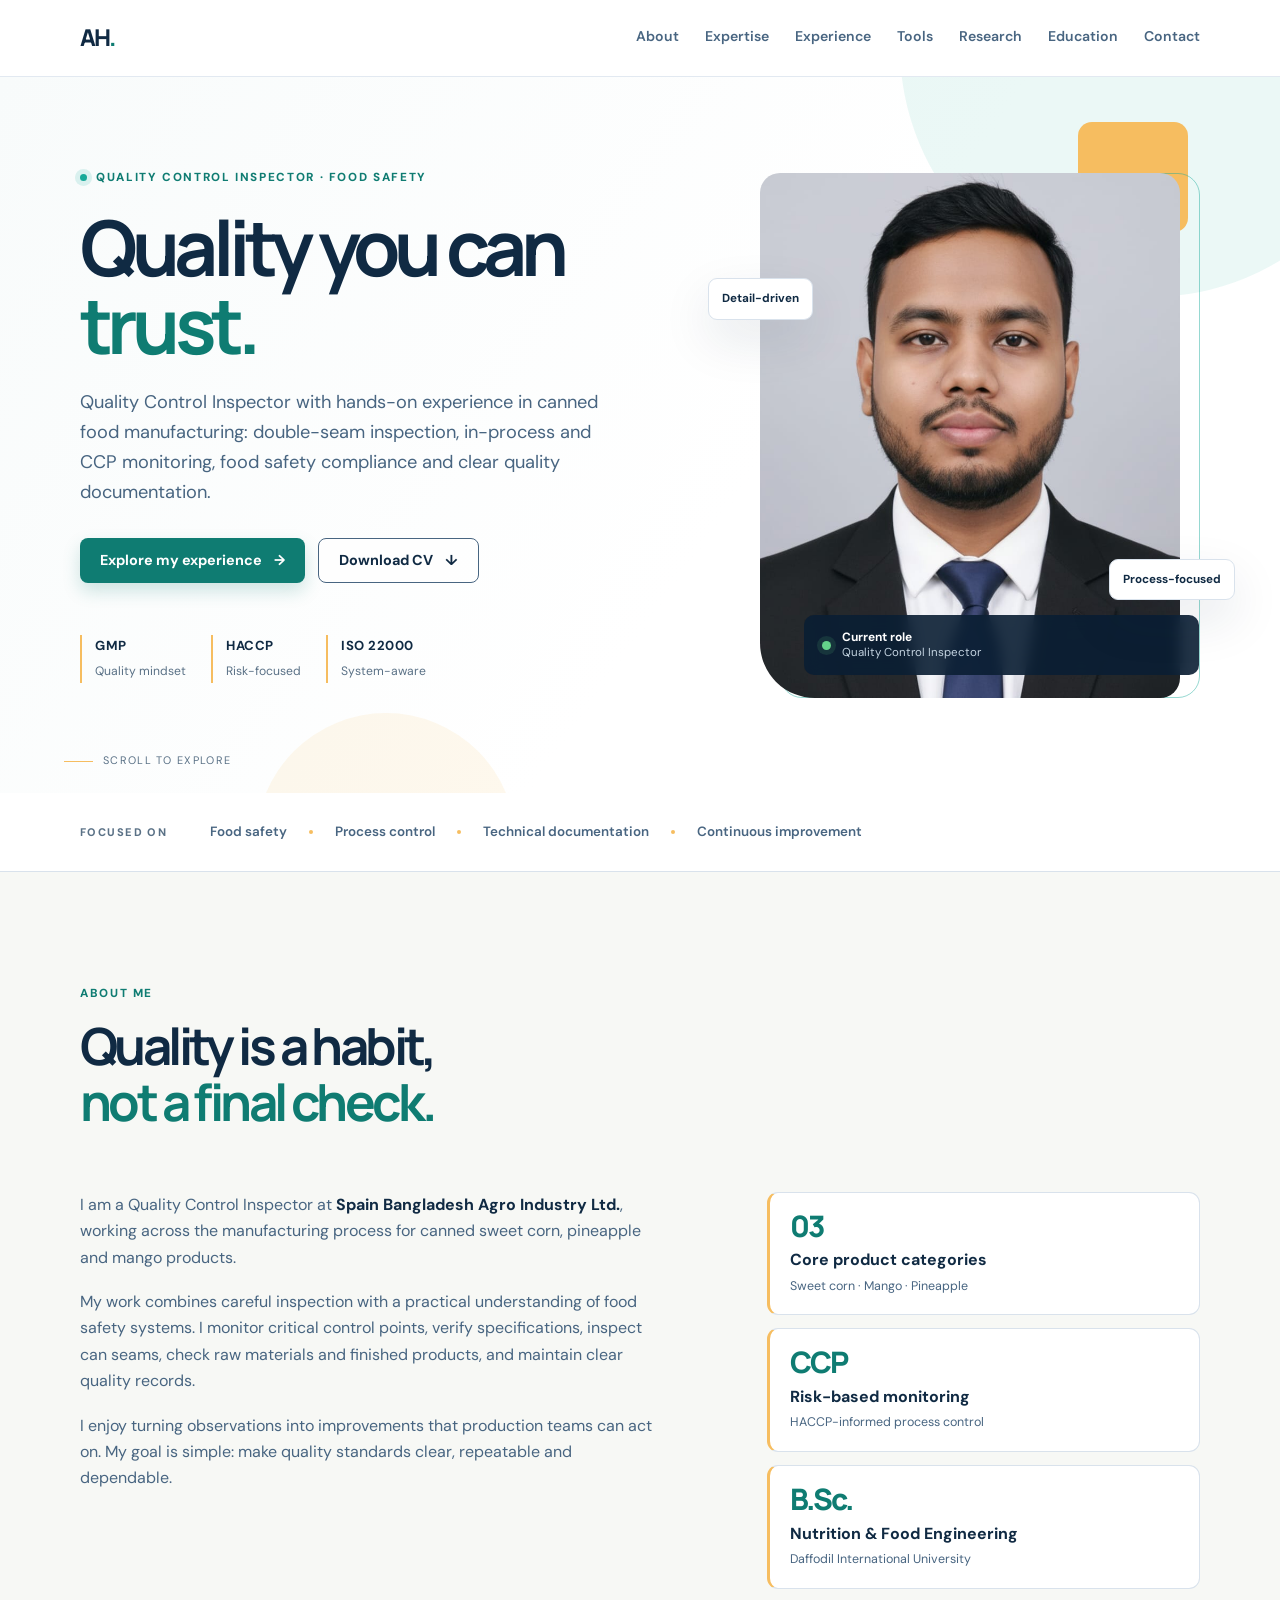
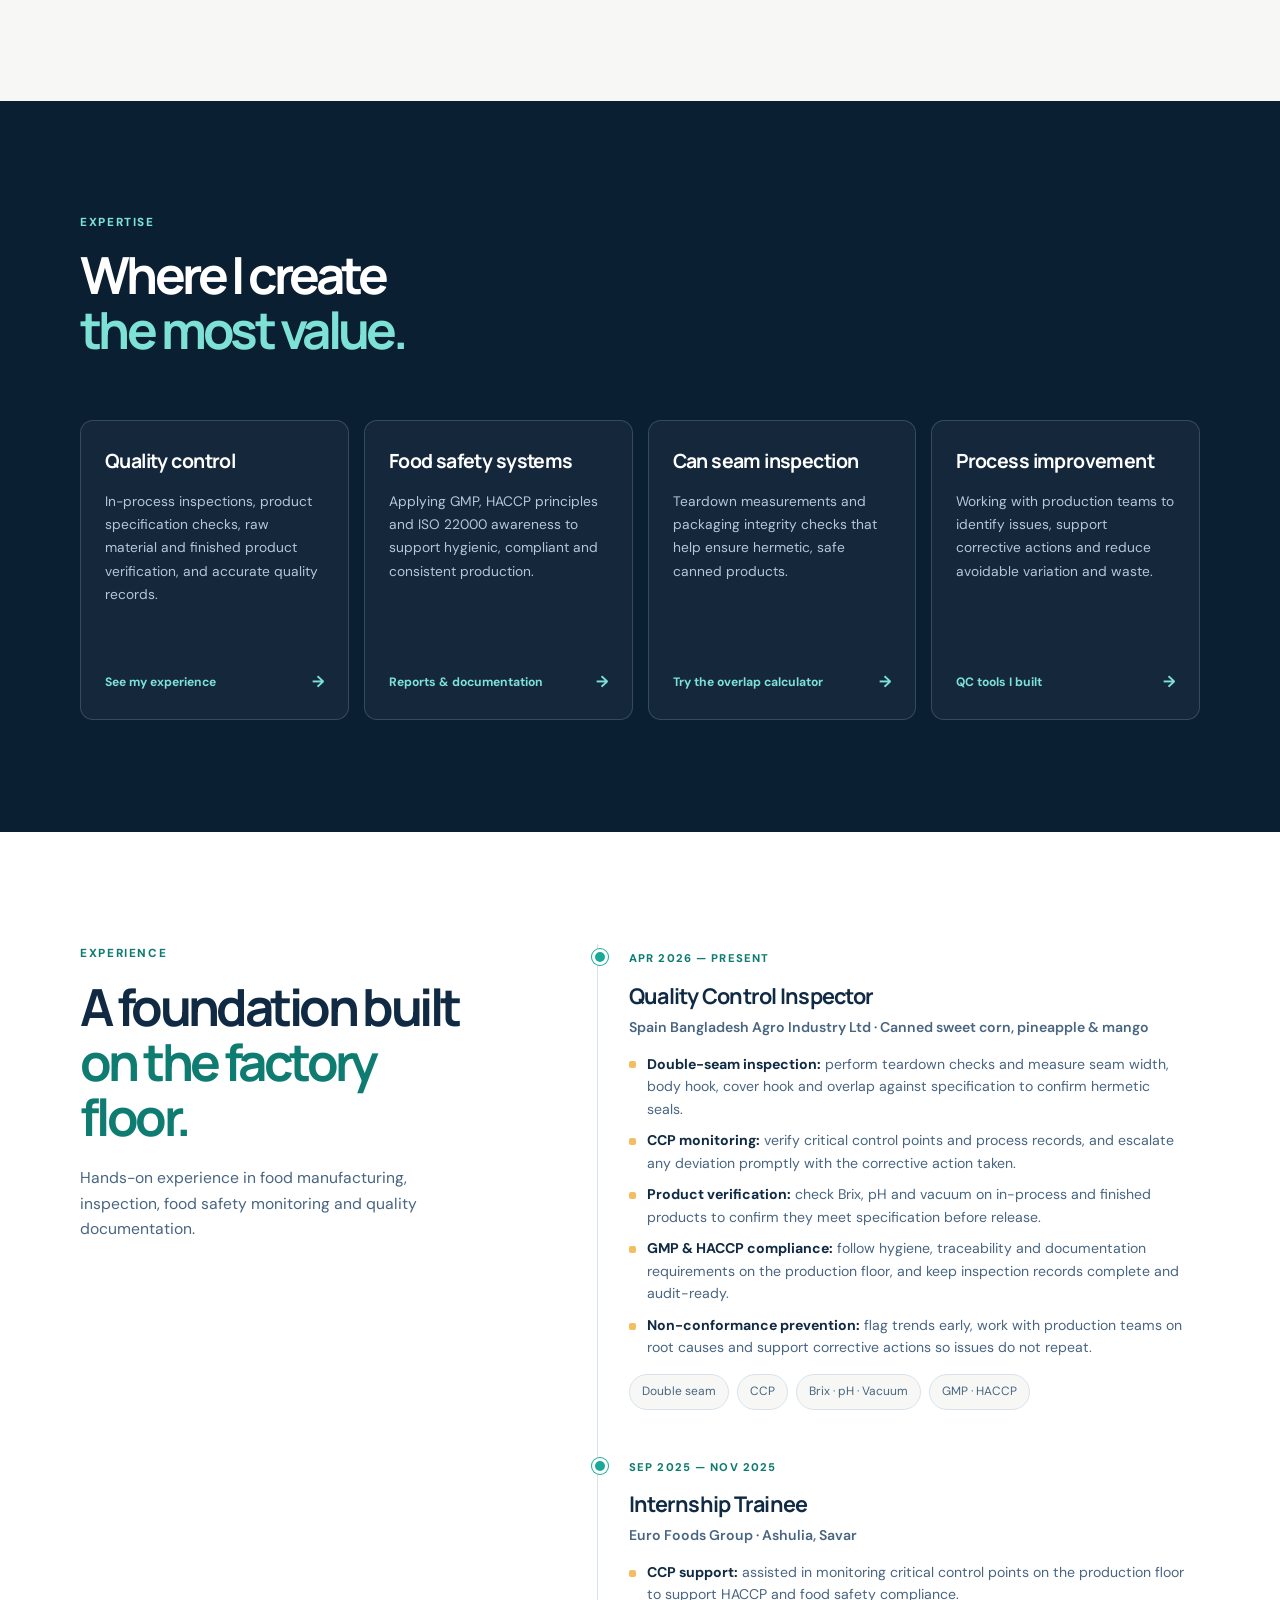
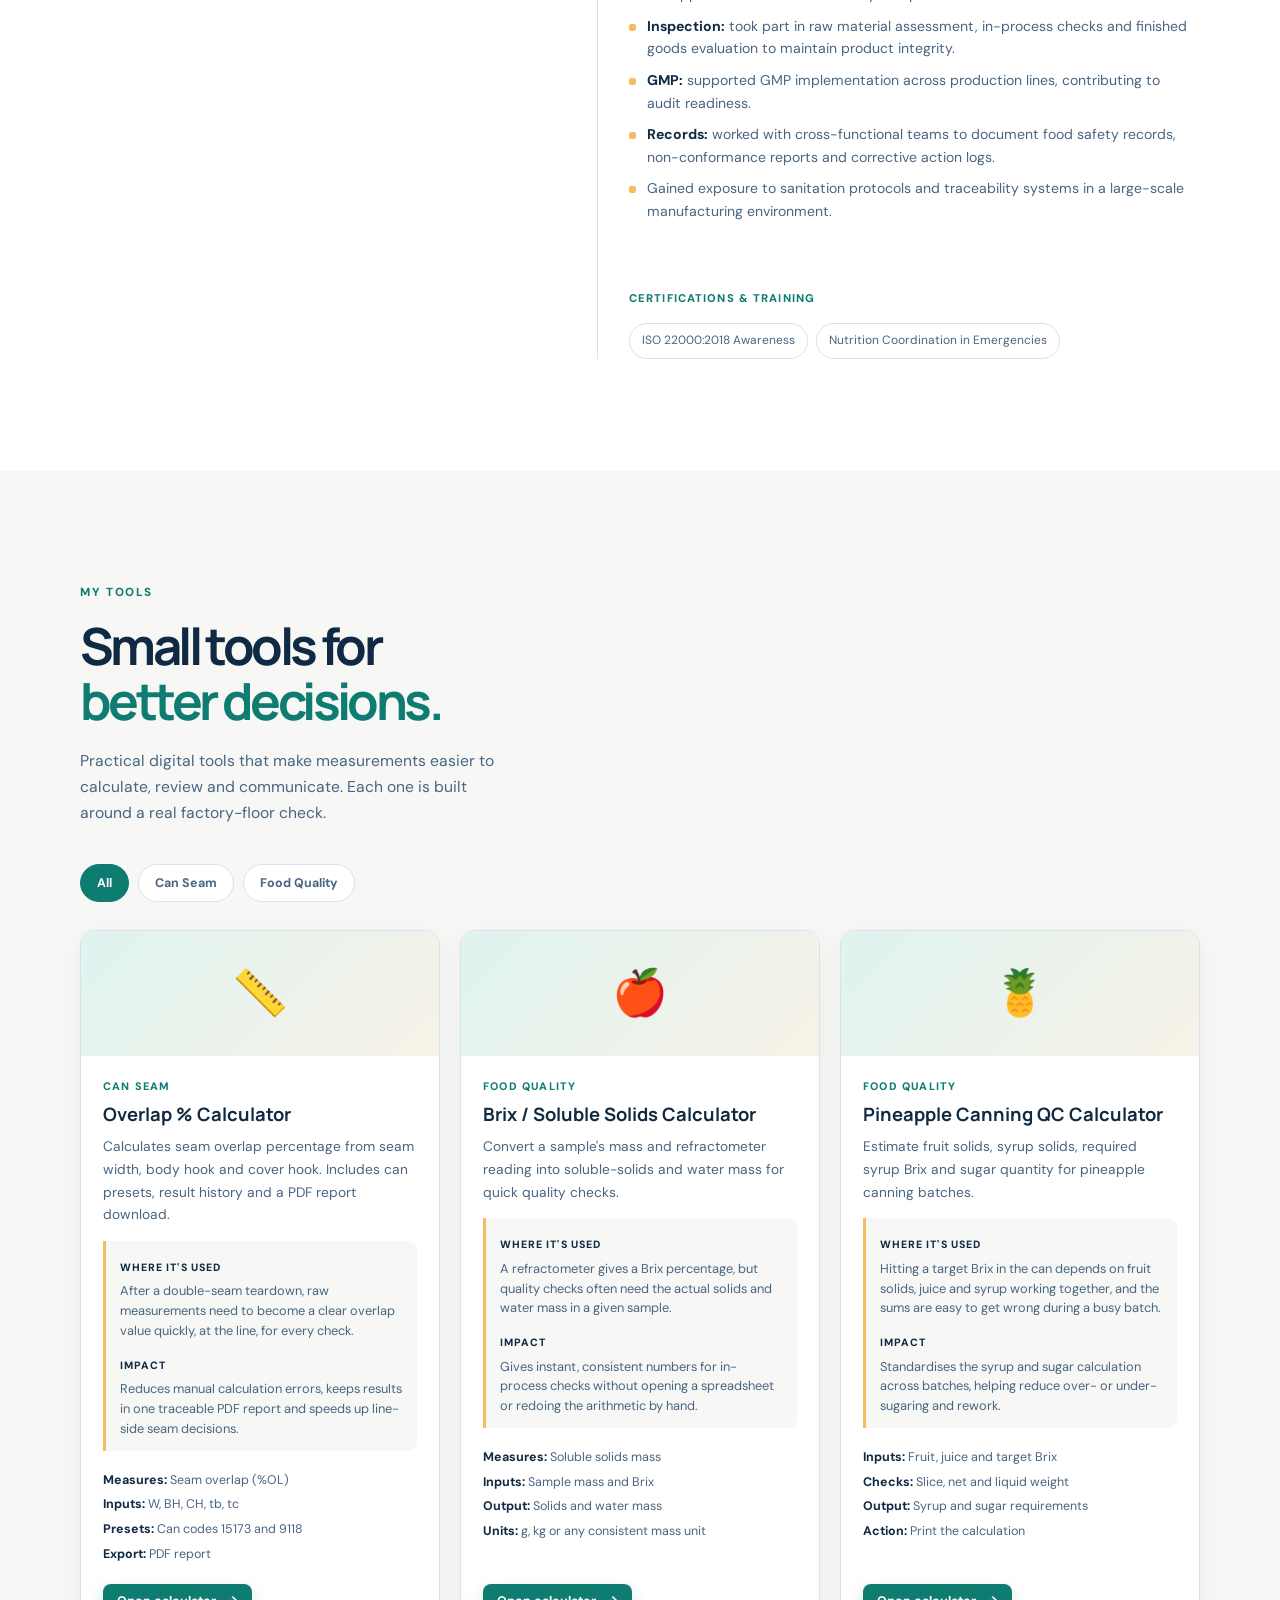
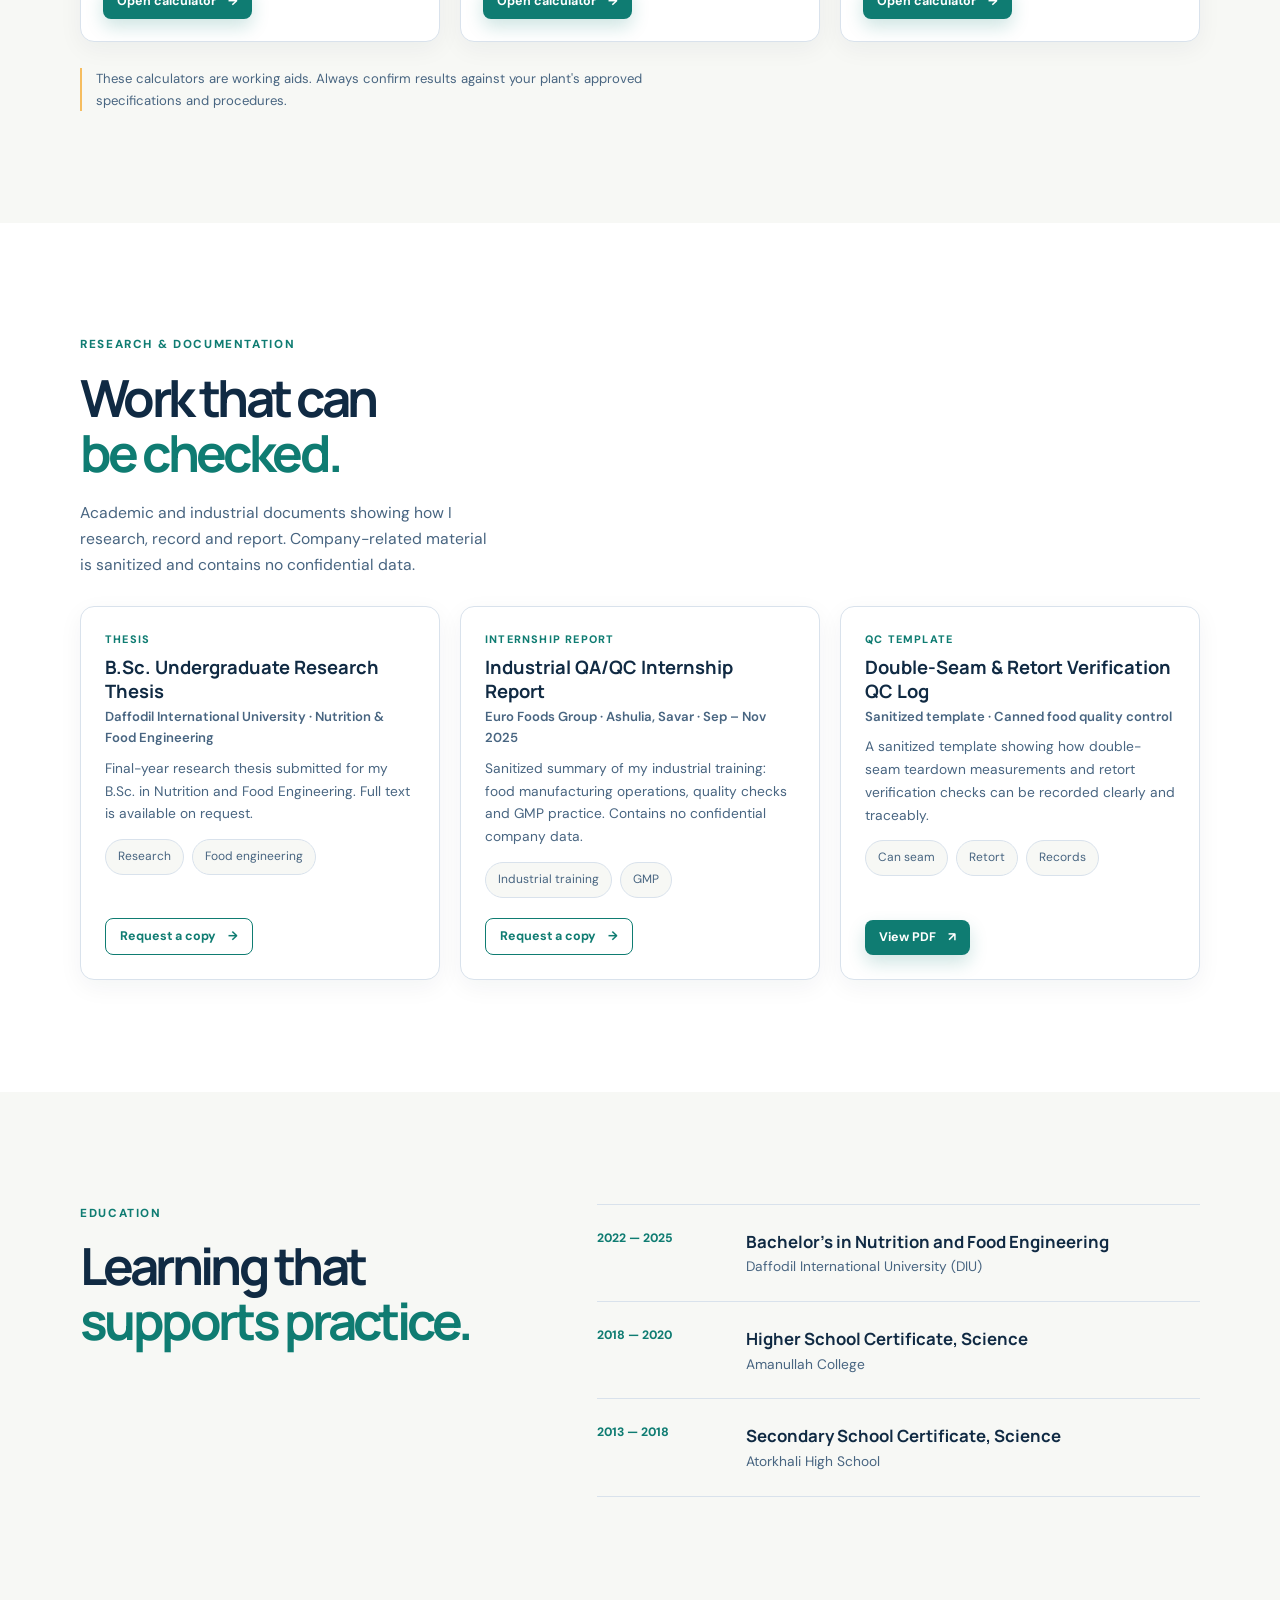
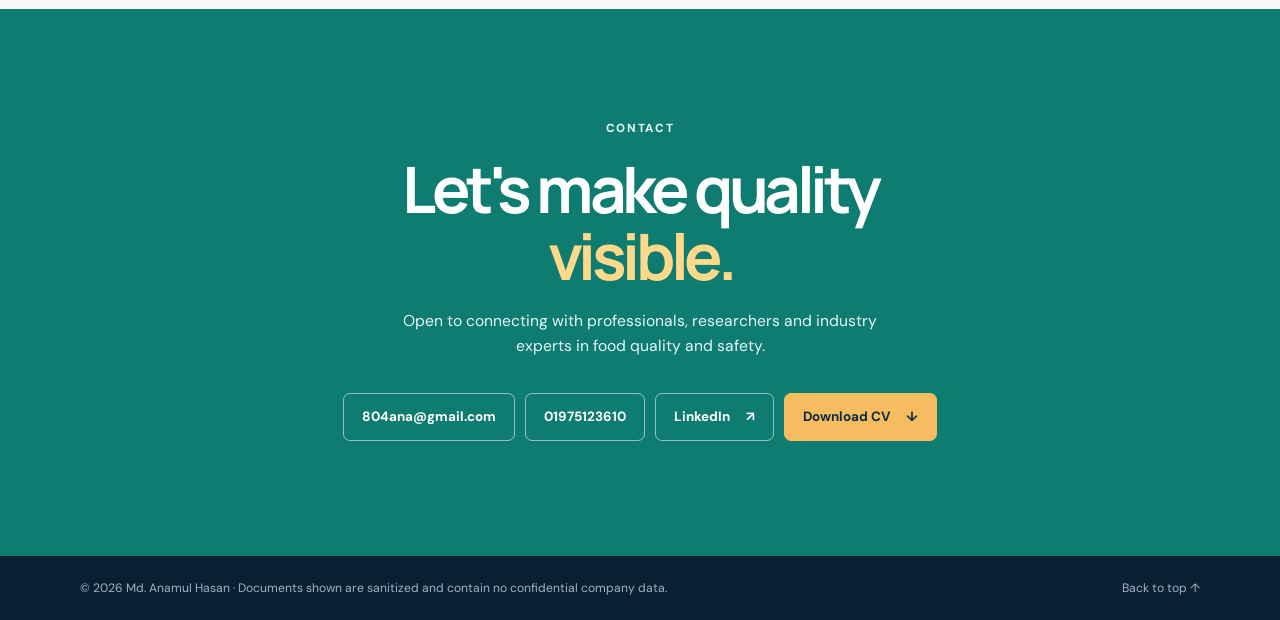
==== commit cc3d0823: "Add files via upload" ====
--- a/index.html
+++ b/index.html
@@ -155,9 +155,11 @@
             <h3>Internship Trainee</h3>
             <p class="org">Euro Foods Group &middot; Ashulia, Savar</p>
             <ul class="bullets">
-              <li>Gained hands-on exposure to food manufacturing operations and day-to-day quality control practice.</li>
-              <li>Observed and supported in-process quality checks and GMP-based hygiene routines on the production floor.</li>
-              <li>Learned how quality records are kept and used, and compiled my findings into an industrial training report.</li>
+              <li><strong>CCP support:</strong> assisted in monitoring critical control points on the production floor to support HACCP and food safety compliance.</li>
+              <li><strong>Inspection:</strong> took part in raw material assessment, in-process checks and finished goods evaluation to maintain product integrity.</li>
+              <li><strong>GMP:</strong> supported GMP implementation across production lines, contributing to audit readiness.</li>
+              <li><strong>Records:</strong> worked with cross-functional teams to document food safety records, non-conformance reports and corrective action logs.</li>
+              <li>Gained exposure to sanitation protocols and traceability systems in a large-scale manufacturing environment.</li>
             </ul>
           </article>
           <div class="certifications">
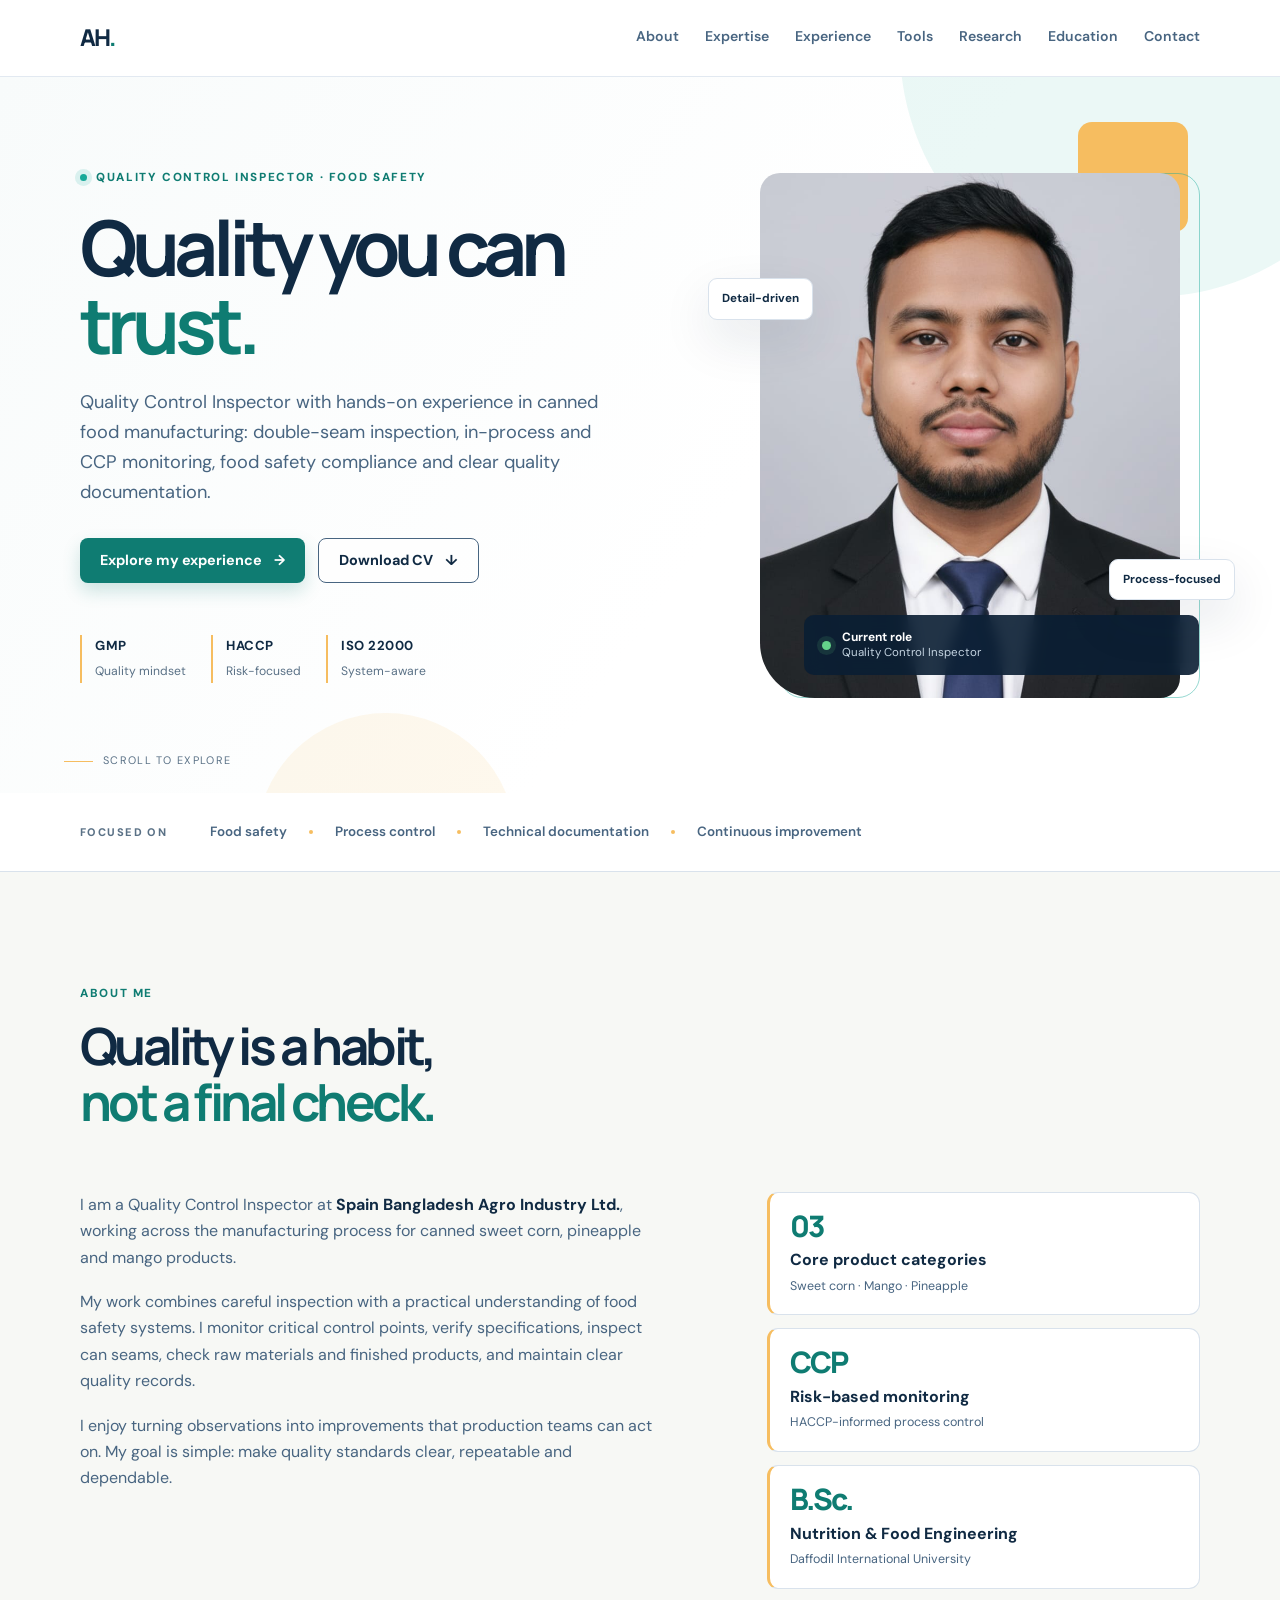
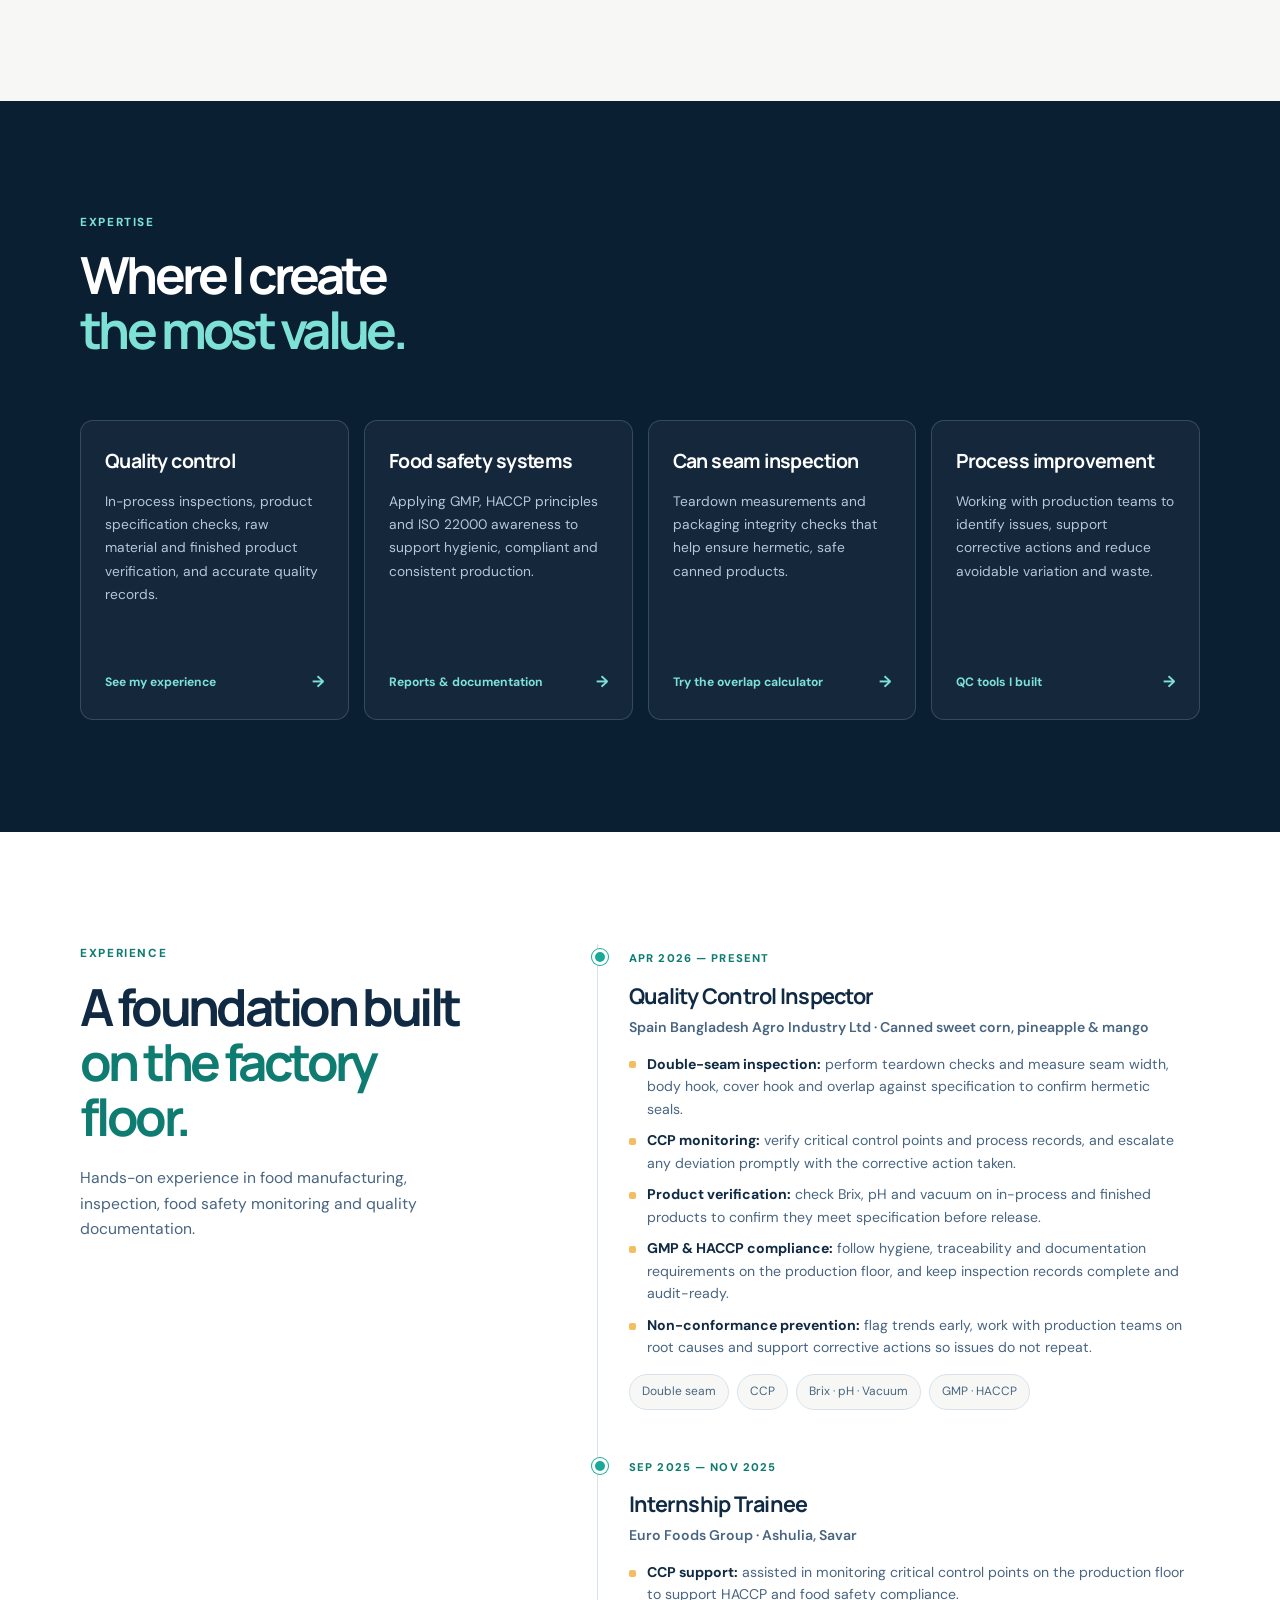
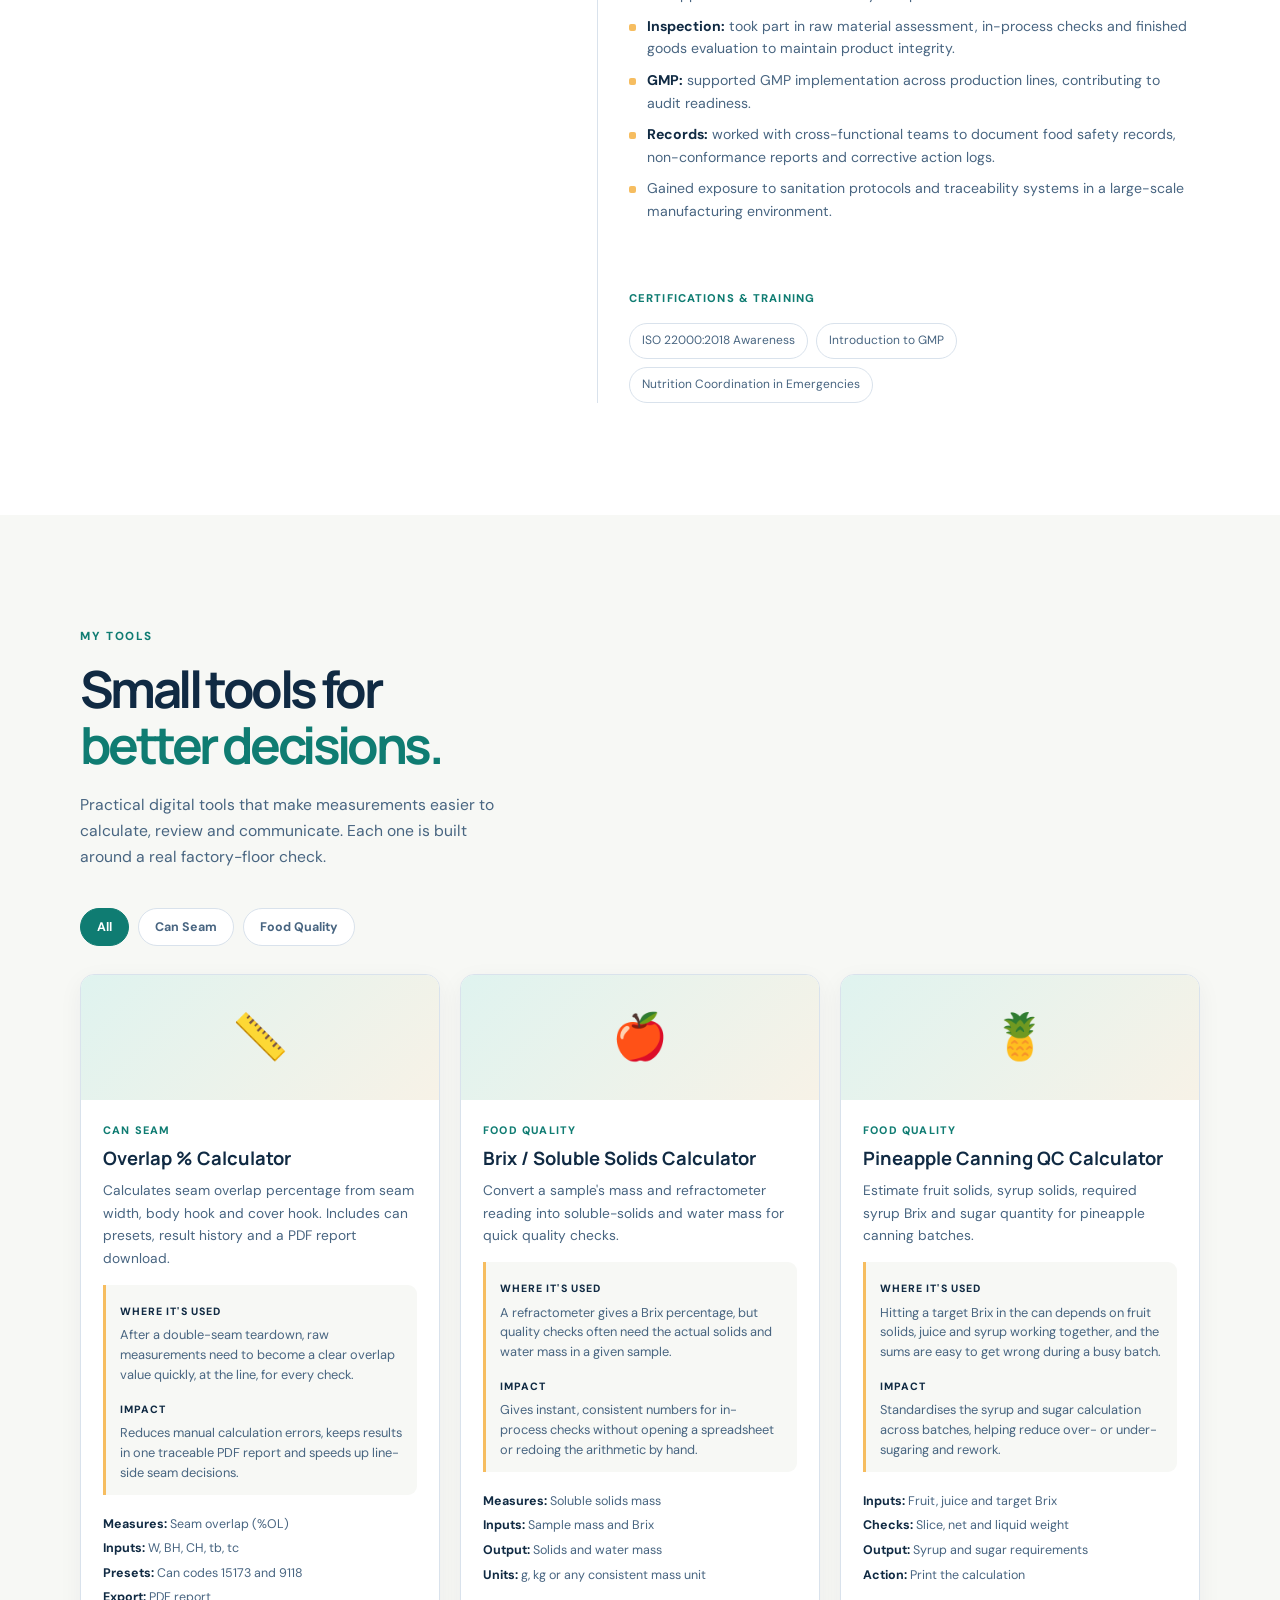
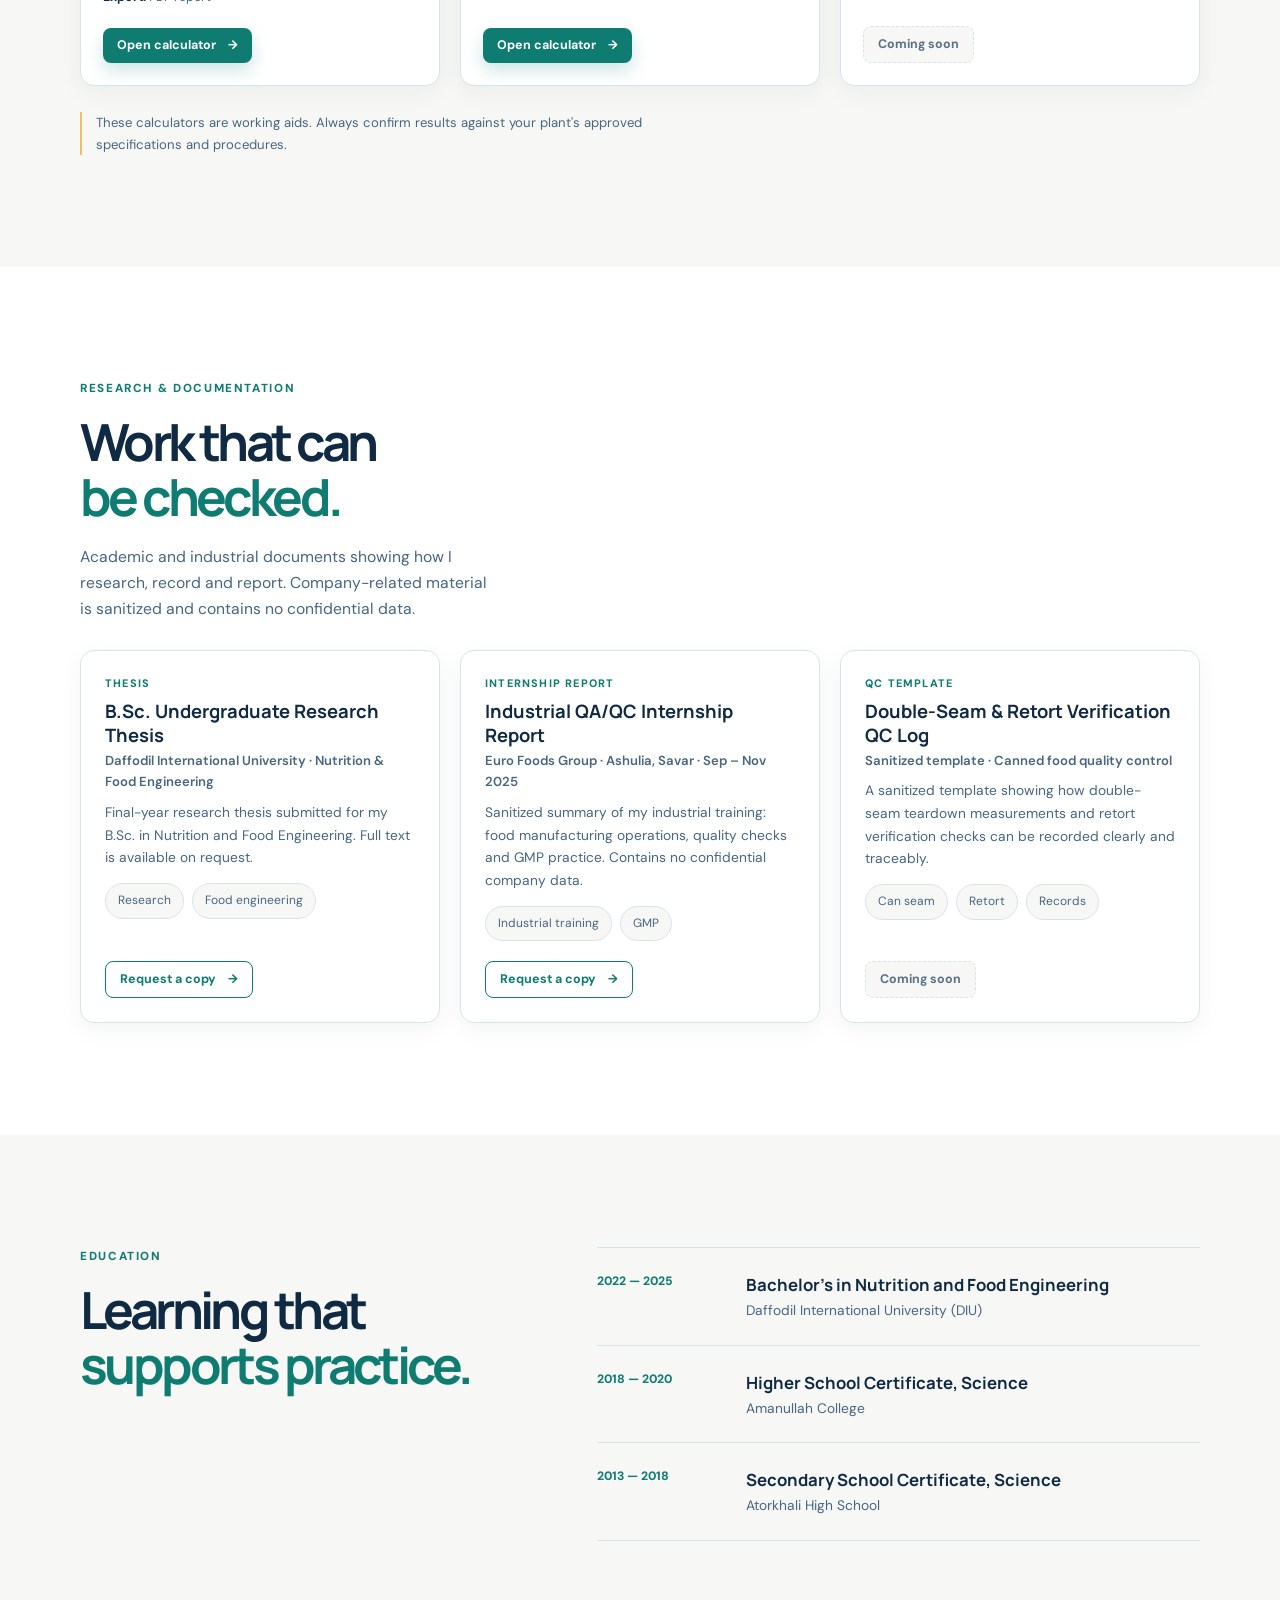
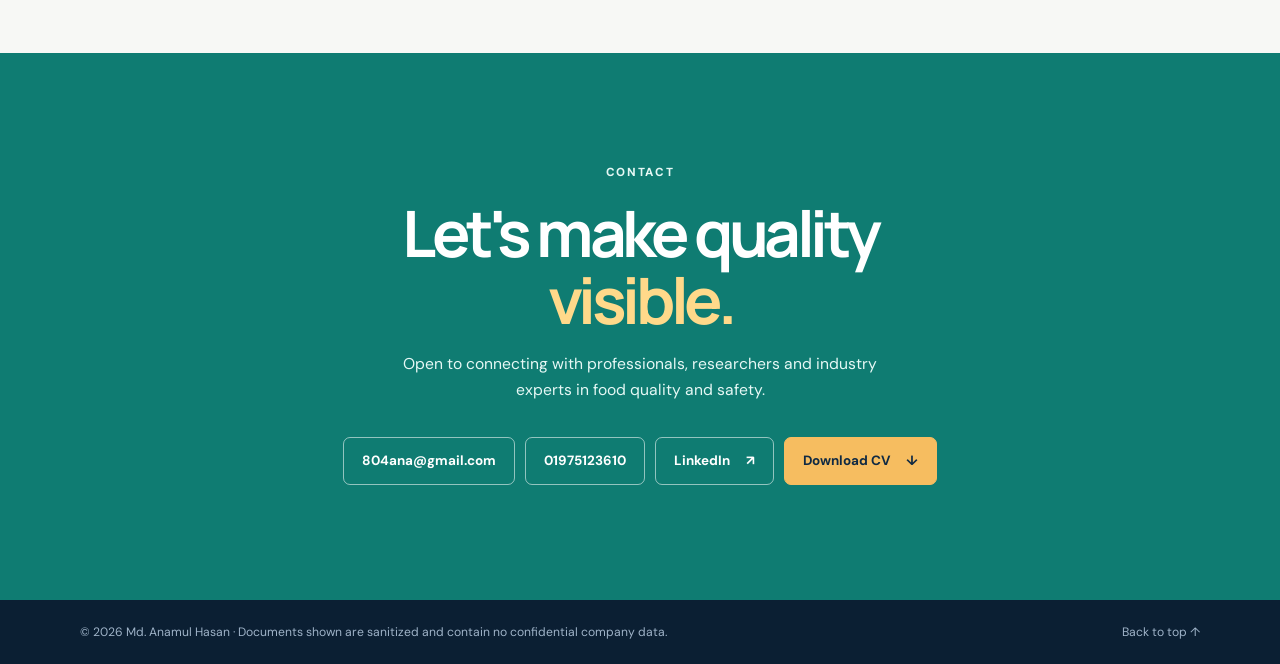
==== commit 988e69c4: "Add files via upload" ====
--- a/index.html
+++ b/index.html
@@ -8,7 +8,9 @@
   <meta property="og:type" content="website">
   <meta property="og:title" content="Md. Anamul Hasan | Quality Control Inspector">
   <meta property="og:description" content="Canned food QC, double-seam inspection, HACCP/GMP monitoring and practical QC calculators.">
-  <meta property="og:image" content="profile.jpg">
+  <meta property="og:image" content="https://anamul.me/profile.jpg">
+  <meta property="og:url" content="https://anamul.me/">
+  <link rel="canonical" href="https://anamul.me/">
   <title>Md. Anamul Hasan | Quality Control Inspector</title>
   <link rel="icon" href="data:image/svg+xml,%3Csvg xmlns='http://www.w3.org/2000/svg' viewBox='0 0 64 64'%3E%3Crect width='64' height='64' rx='14' fill='%230b1f33'/%3E%3Ctext x='32' y='42' font-family='Arial' font-size='28' font-weight='800' text-anchor='middle' fill='%23fff'%3EAH%3C/text%3E%3C/svg%3E">
   <link rel="preconnect" href="https://fonts.googleapis.com">
@@ -60,7 +62,7 @@
           <p class="lead">Quality Control Inspector with hands-on experience in canned food manufacturing: double-seam inspection, in-process and CCP monitoring, food safety compliance and clear quality documentation.</p>
           <div class="hero-buttons">
             <a href="#experience" class="btn btn-primary">Explore my experience <span aria-hidden="true">→</span></a>
-            <a href="docs/Md-Anamul-Hasan-CV.pdf" class="btn btn-ghost" target="_blank" rel="noopener">Download CV <span aria-hidden="true">↓</span></a>
+            <a href="Md-Anamul-Hasan-CV.pdf" class="btn btn-ghost" target="_blank" rel="noopener">Download CV <span aria-hidden="true">↓</span></a>
           </div>
           <div class="hero-proof">
             <div class="proof-item"><strong>GMP</strong><span>Quality mindset</span></div>
@@ -164,7 +166,7 @@
           </article>
           <div class="certifications">
             <span class="mini-label">Certifications &amp; training</span>
-            <div class="pill-list"><span>ISO 22000:2018 Awareness</span><span>Nutrition Coordination in Emergencies</span></div>
+            <div class="pill-list"><span>ISO 22000:2018 Awareness</span><span>Introduction to GMP</span><span>Nutrition Coordination in Emergencies</span></div>
           </div>
         </div>
       </div>
@@ -224,7 +226,7 @@
           <a href="mailto:804ana@gmail.com" class="contact-link">804ana@gmail.com</a>
           <a href="tel:+8801975123610" class="contact-link">01975123610</a>
           <a href="https://www.linkedin.com/in/anamul554" target="_blank" rel="noopener" class="contact-link">LinkedIn <span aria-hidden="true">↗</span></a>
-          <a href="docs/Md-Anamul-Hasan-CV.pdf" target="_blank" rel="noopener" class="contact-link contact-cv">Download CV <span aria-hidden="true">↓</span></a>
+          <a href="Md-Anamul-Hasan-CV.pdf" target="_blank" rel="noopener" class="contact-link contact-cv">Download CV <span aria-hidden="true">↓</span></a>
         </div>
       </div>
     </section>
--- a/style.css
+++ b/style.css
@@ -57,6 +57,7 @@
 .btn-primary { color: var(--white); background: var(--teal-dark); box-shadow: 0 8px 18px rgba(15,124,114,.2); }
 .btn-ghost { color: var(--ink); border: 1px solid var(--ink-soft); background: rgba(255,255,255,.7); }
 .btn-outline { color: var(--teal-dark); border: 1.5px solid var(--teal-dark); background: transparent; }
+.btn-disabled { color: var(--muted); border: 1px dashed var(--line); background: var(--cream); cursor: not-allowed; }
 @media (hover: hover) {
   .btn:hover { transform: translateY(-2px); }
   .btn-primary:hover { background: var(--ink); }
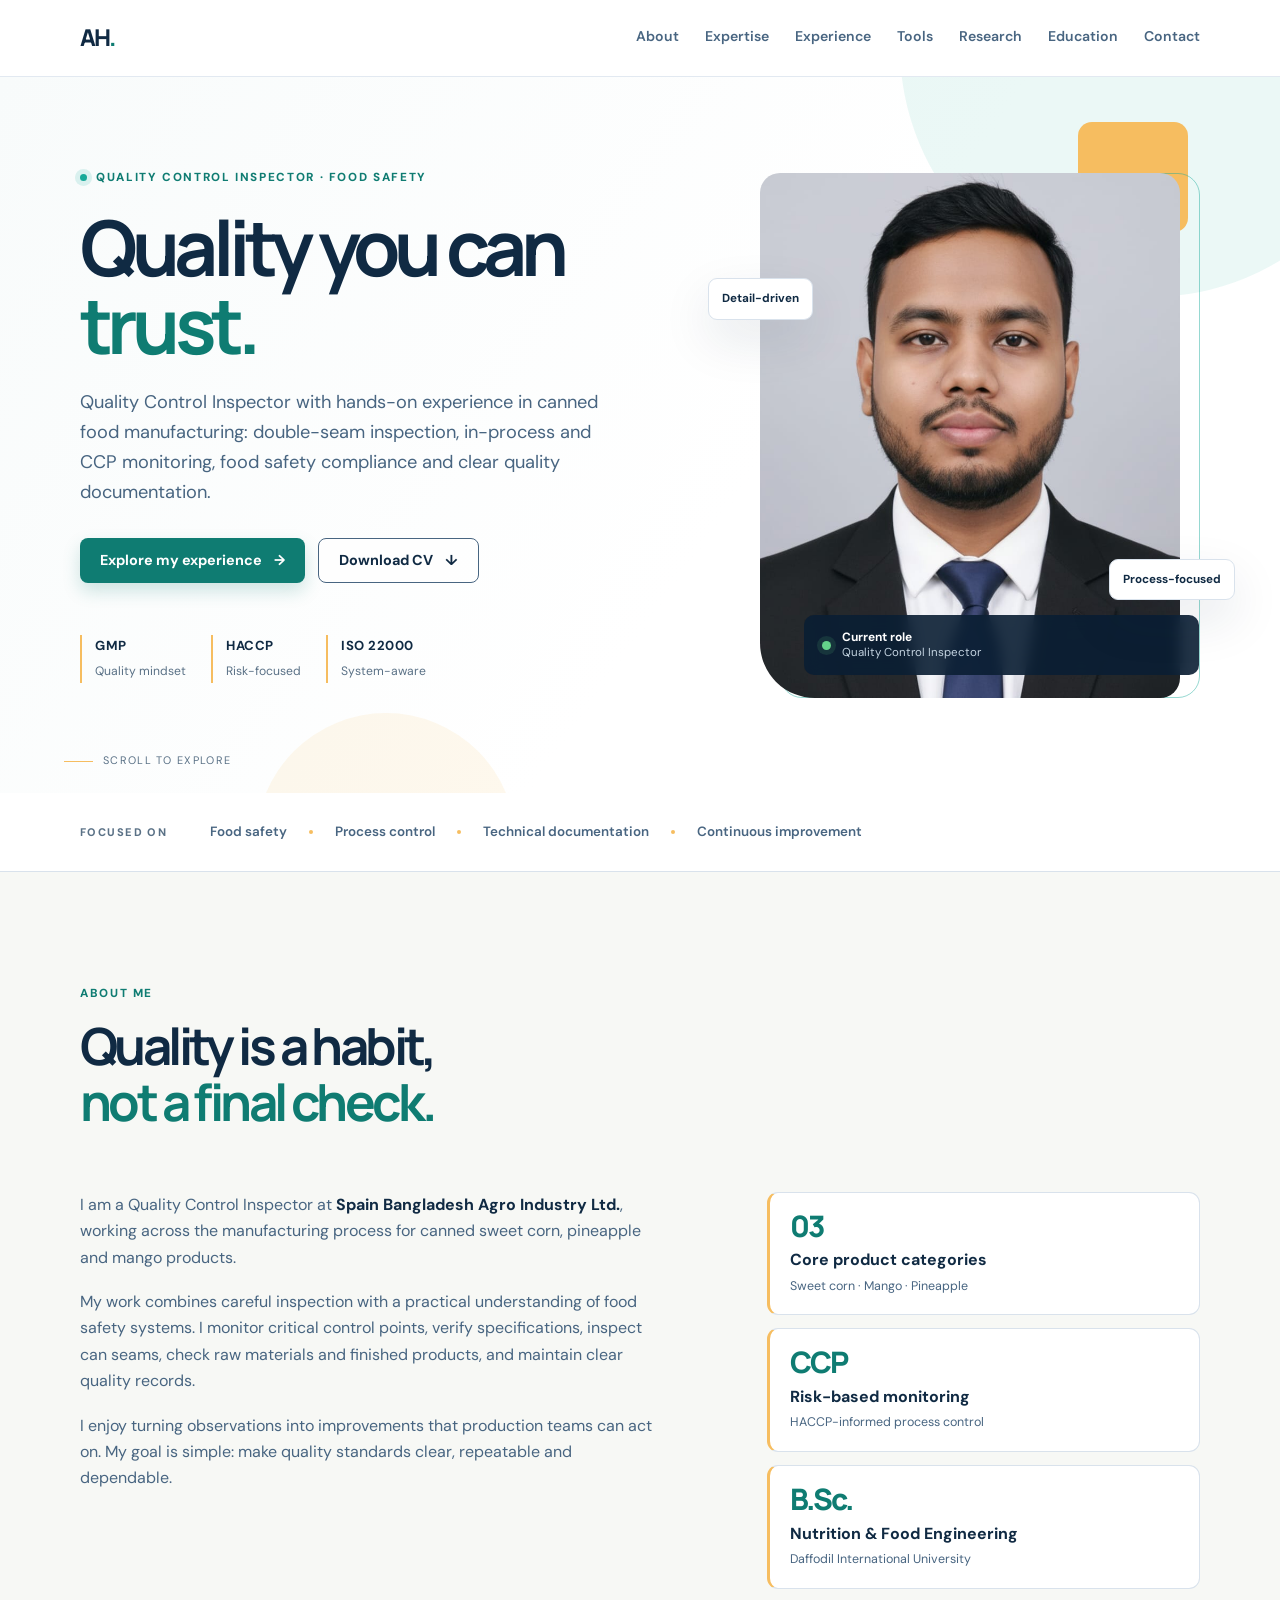
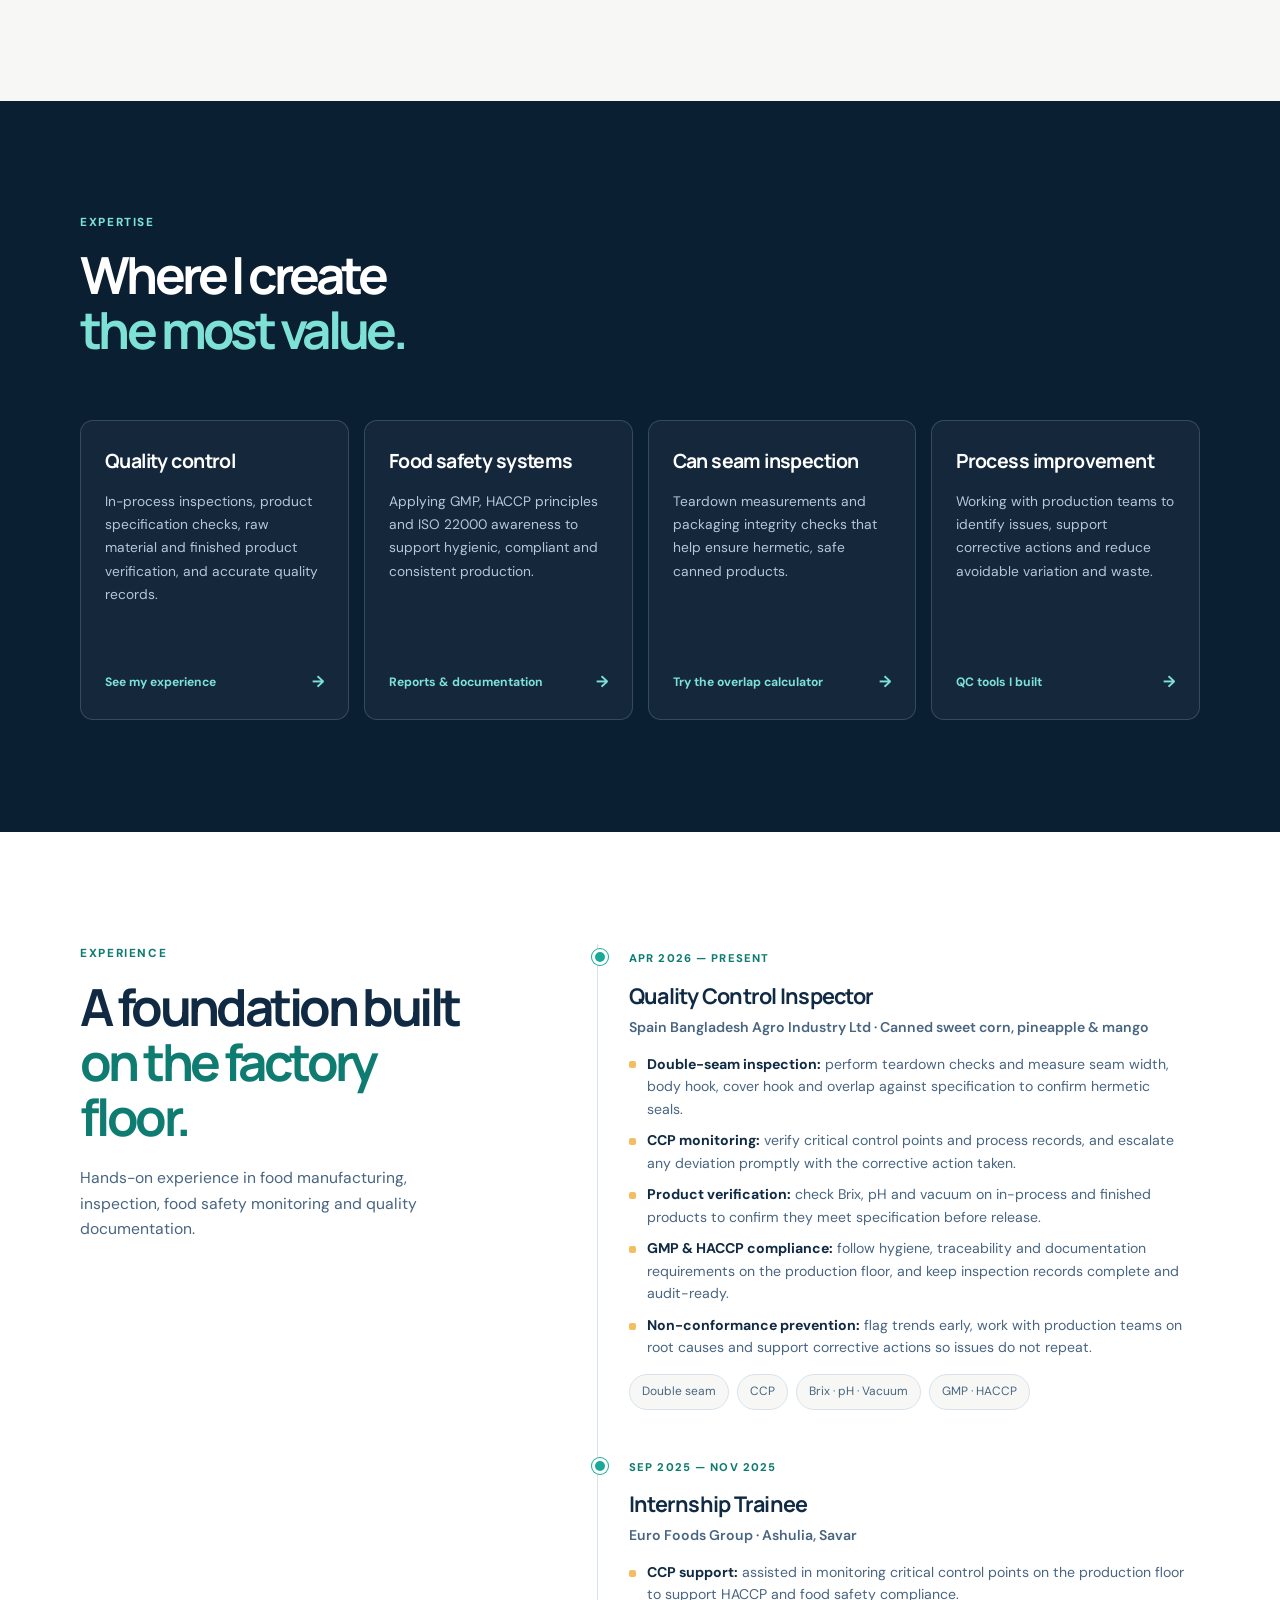
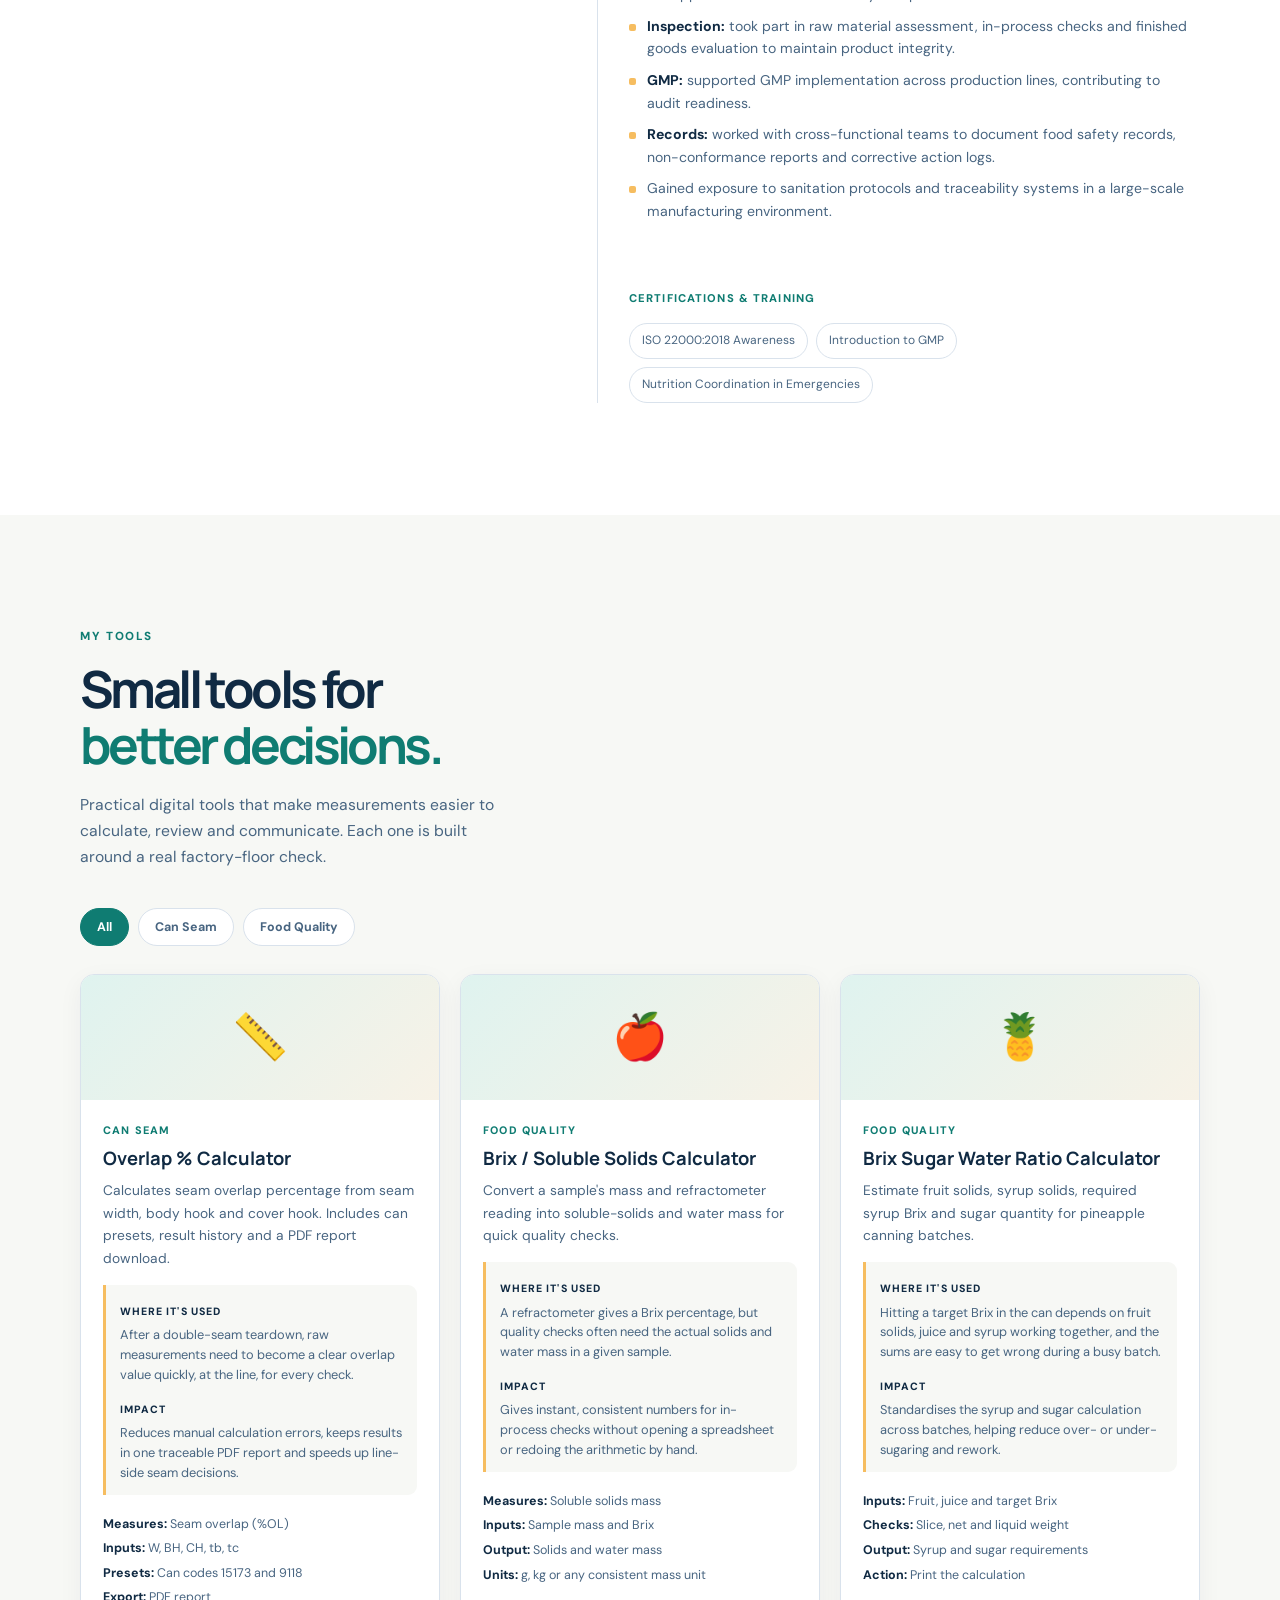
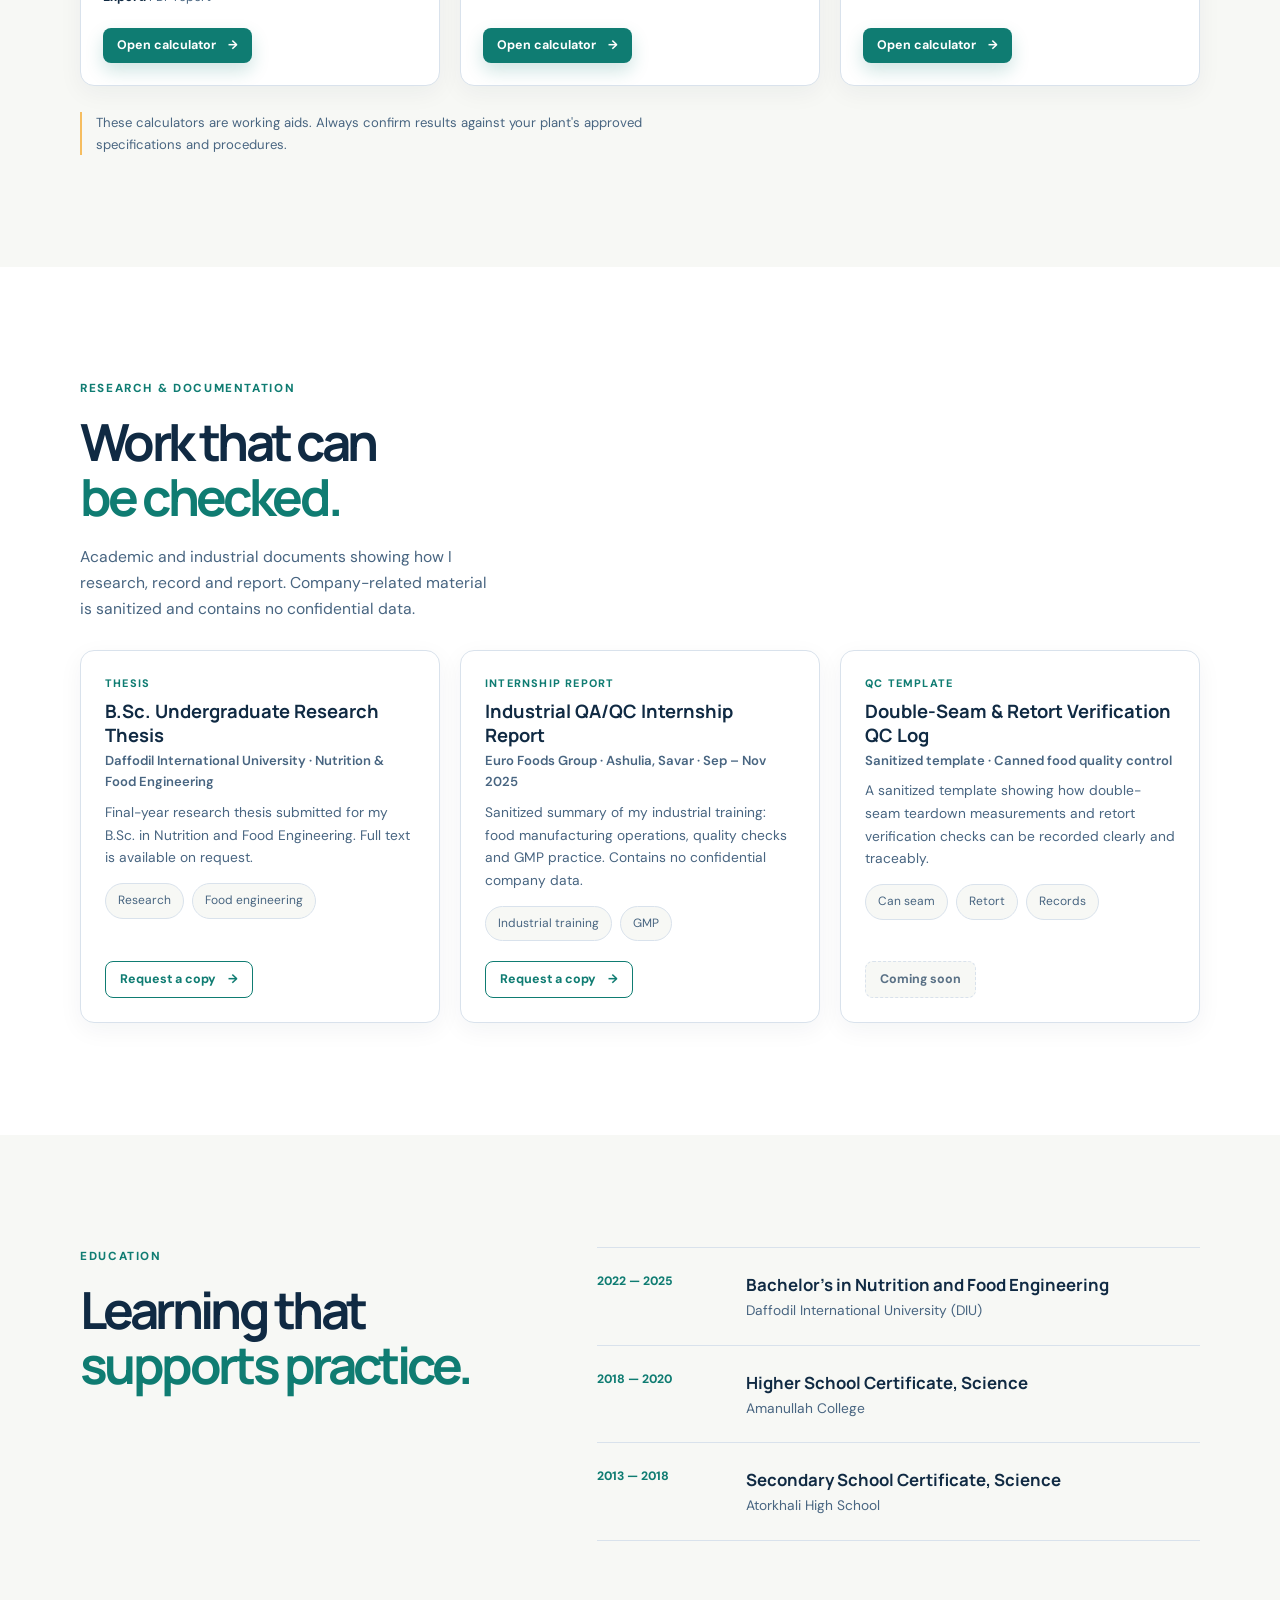
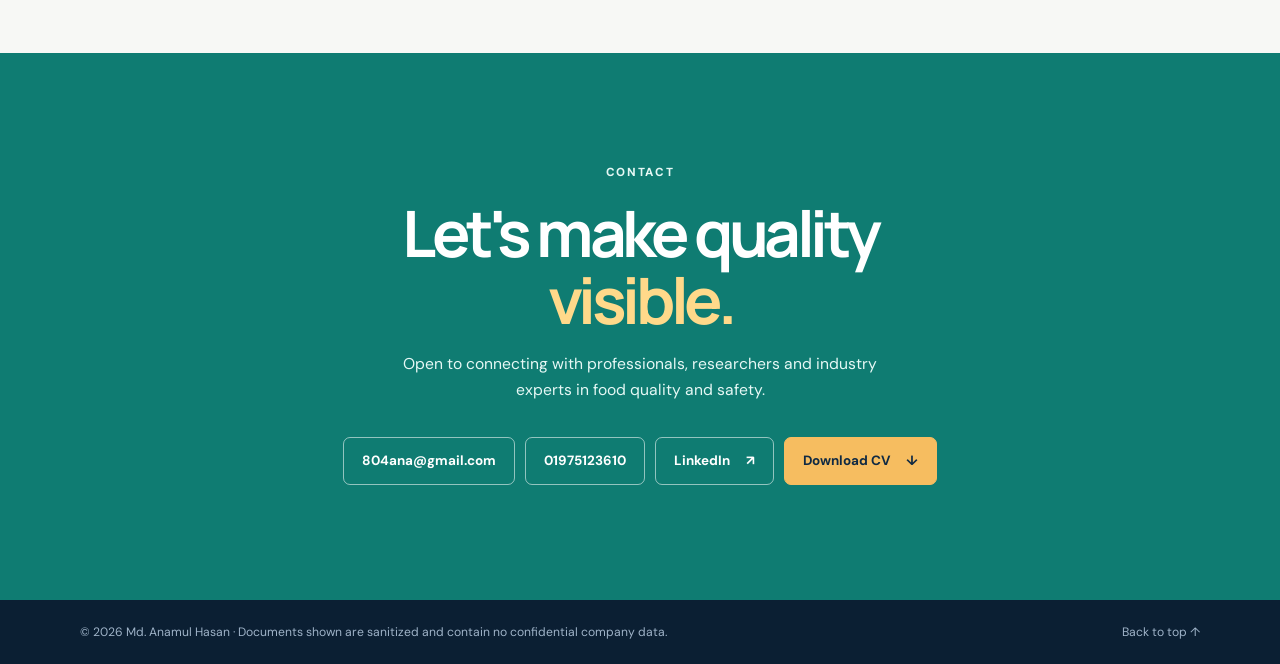
==== commit d5fc4a90: "Add files via upload" ====
--- a/index.html
+++ b/index.html
@@ -186,7 +186,7 @@
           <p class="empty">JavaScript is needed to list the tools here. Open them directly:
             <a href="tools/overlap-calculator.html">Overlap % Calculator</a>,
             <a href="tools/brix-calculator.html">Brix Calculator</a>,
-            <a href="tools/pineapple-brix-calculator.html">Pineapple Canning QC Calculator</a>.</p>
+            <a href="tools/Pineapple%20bricks%20claculator.html">Brix Sugar Water Ratio Calculator</a>.</p>
         </noscript>
         <p class="note">These calculators are working aids. Always confirm results against your plant's approved specifications and procedures.</p>
       </div>
